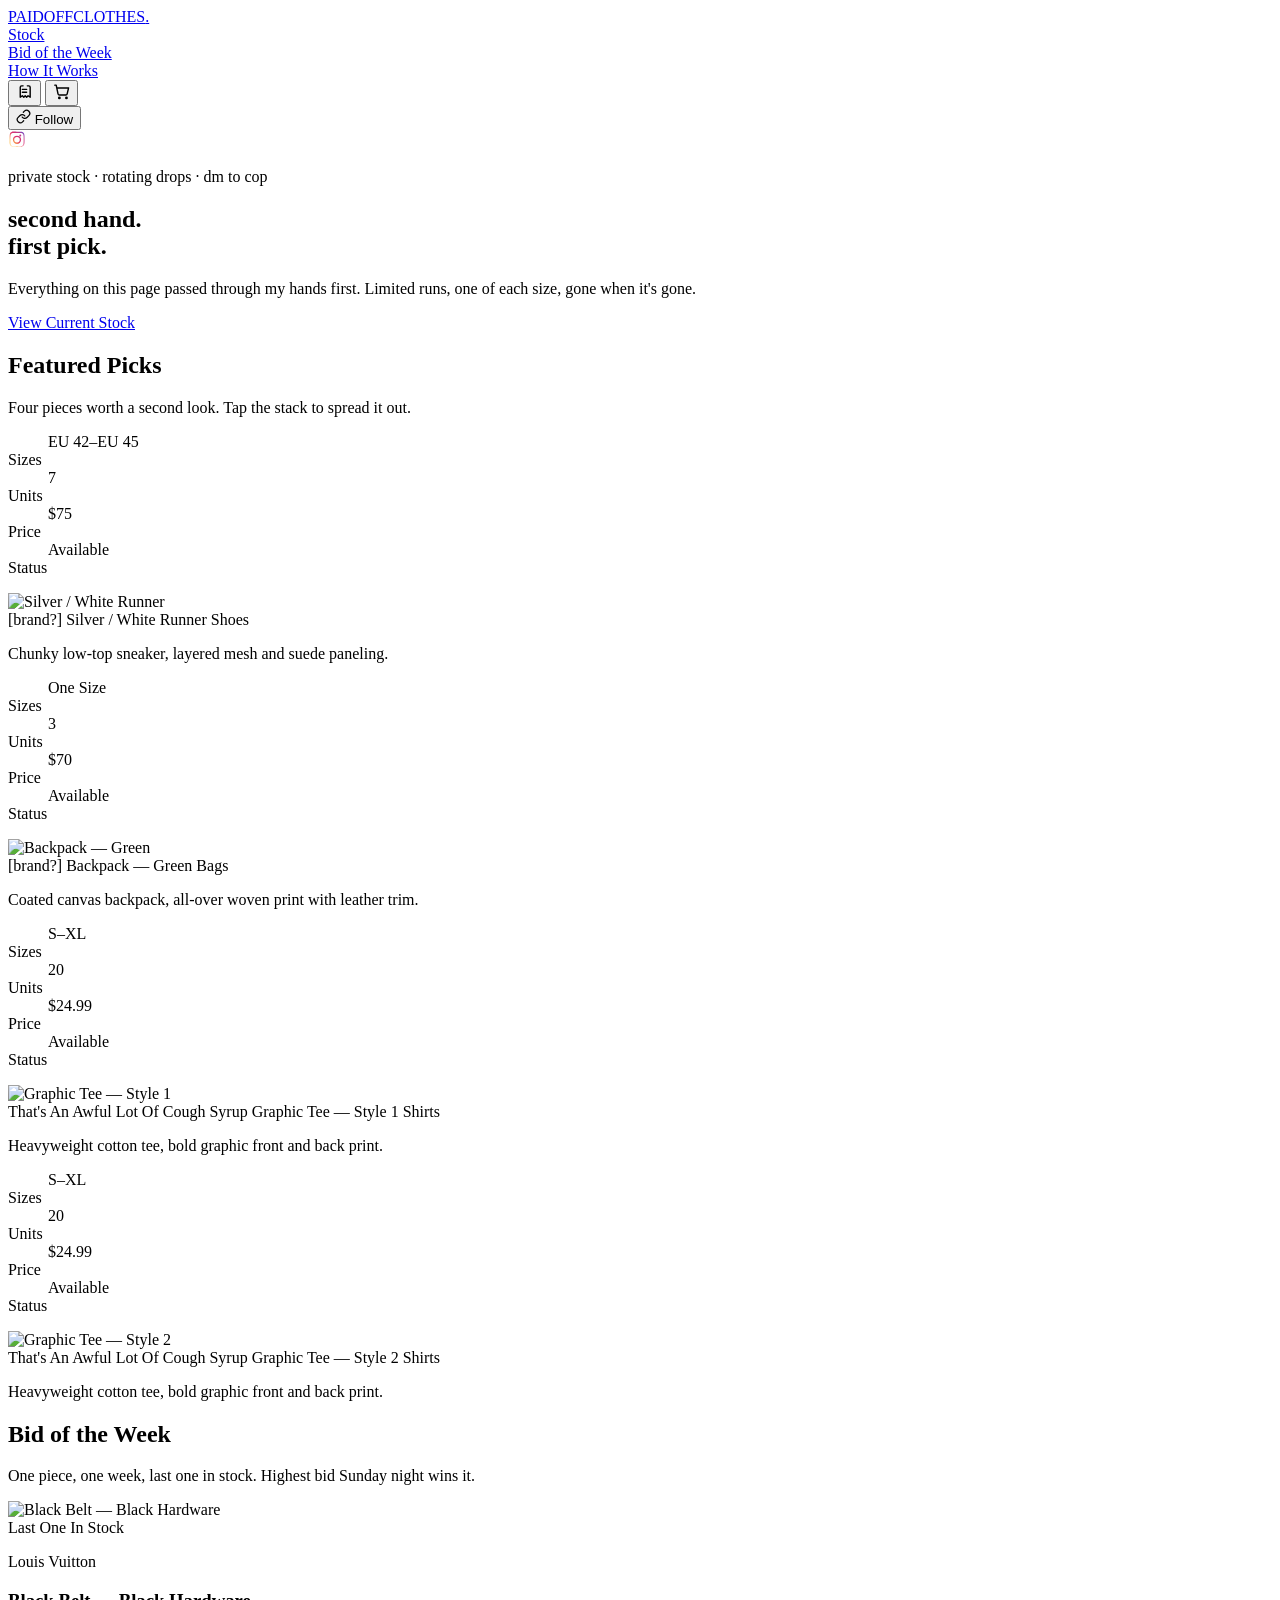
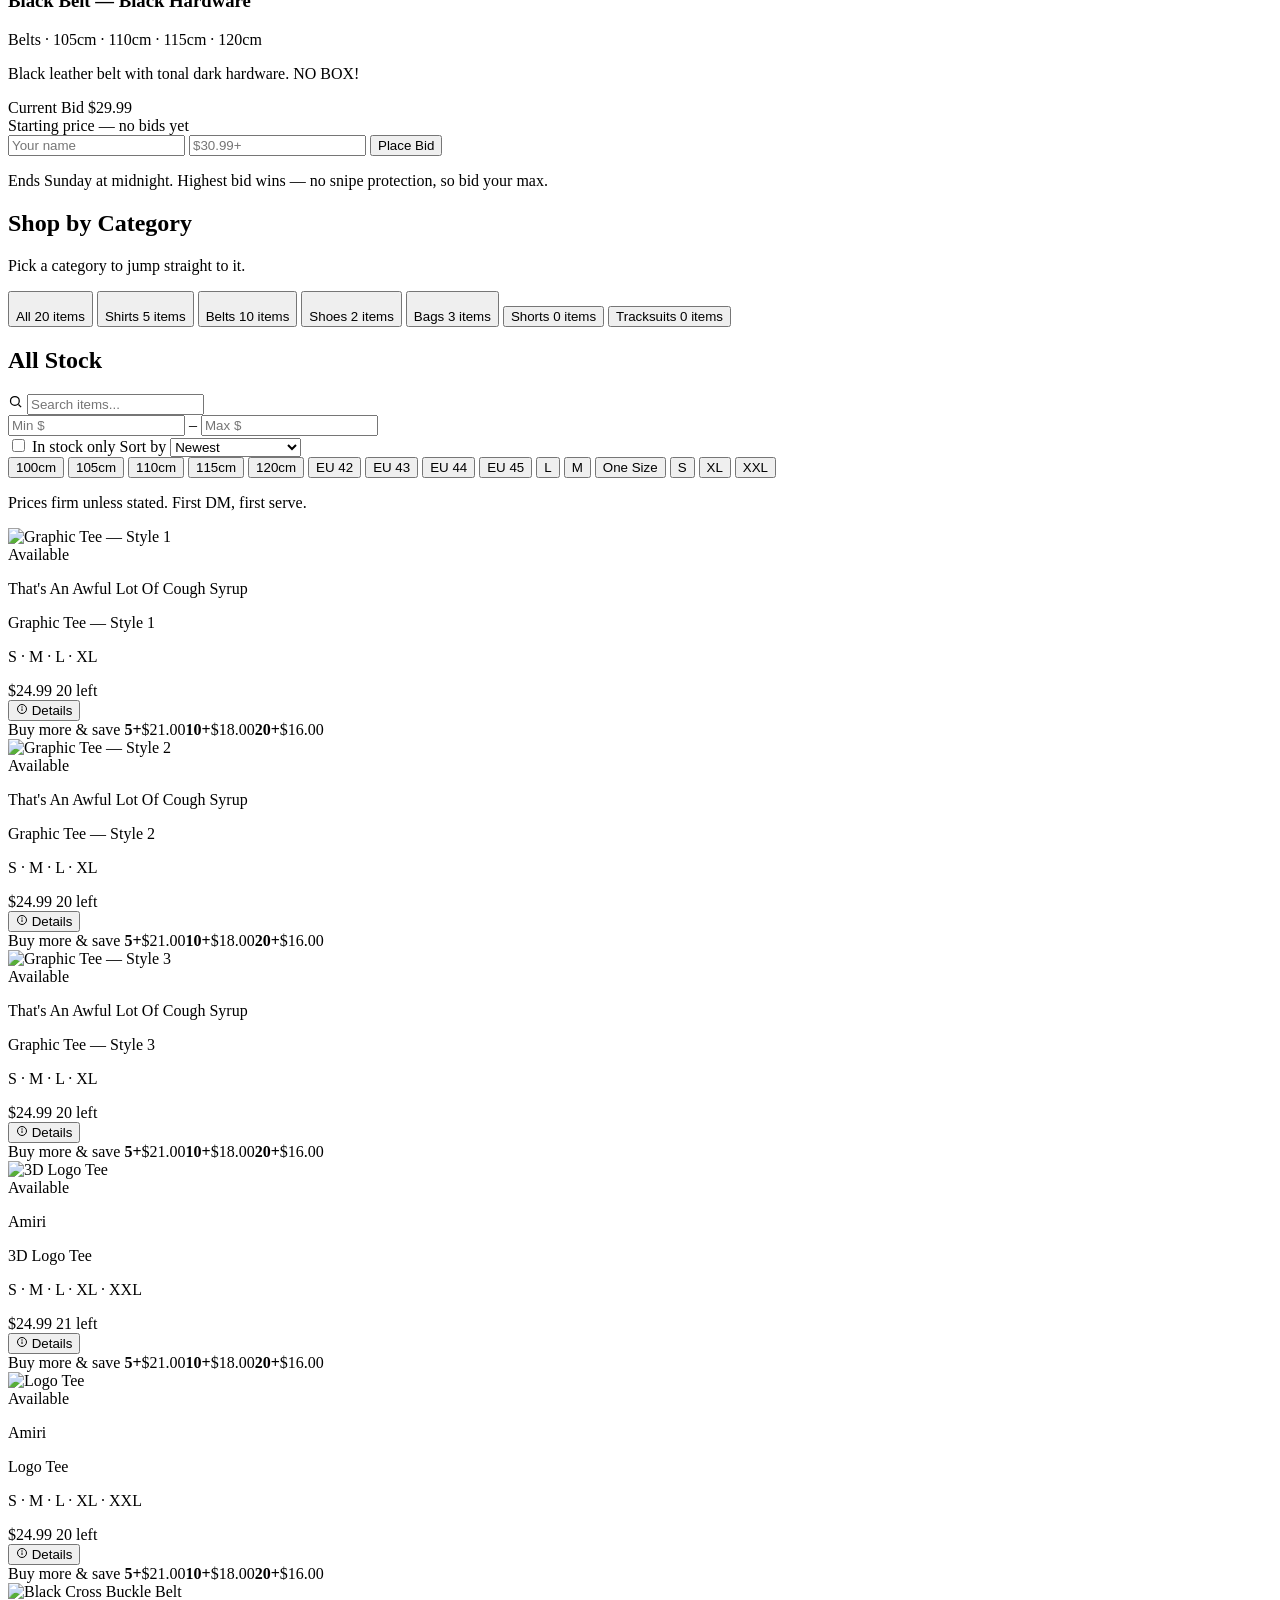
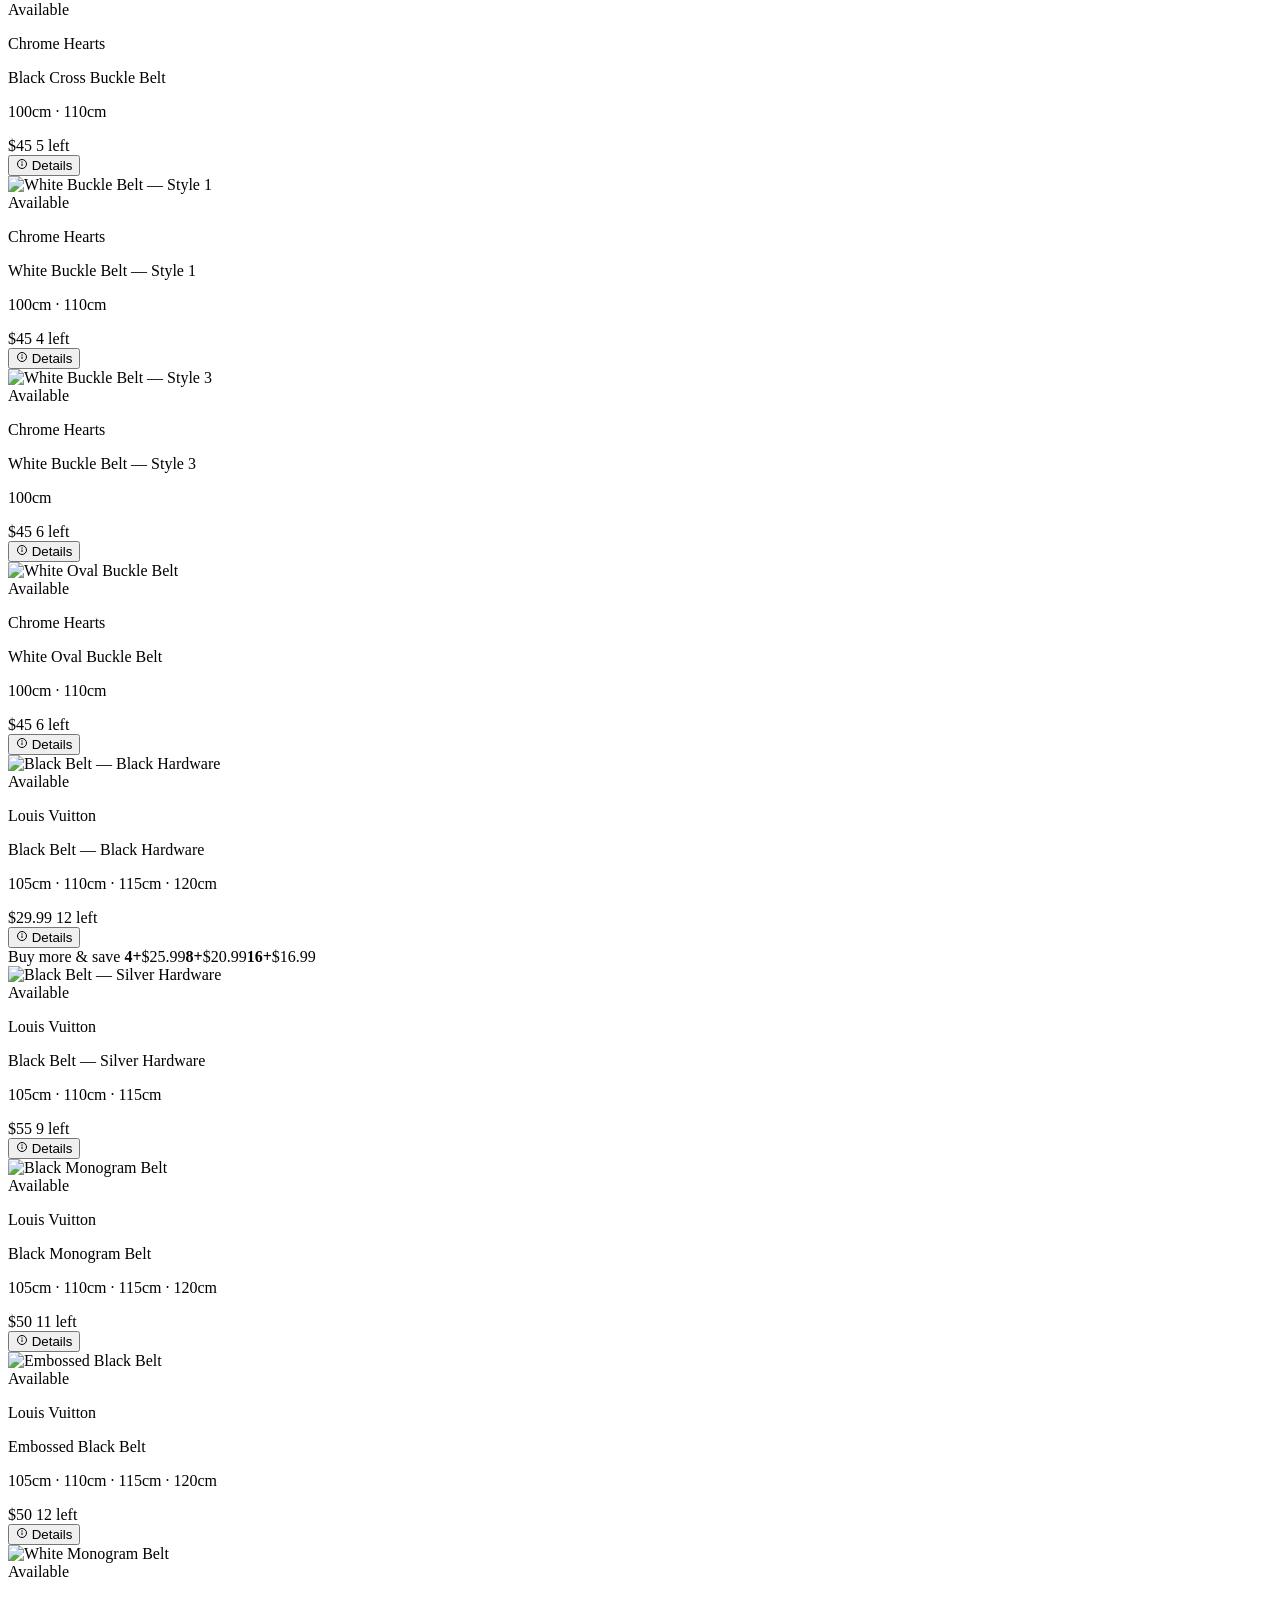
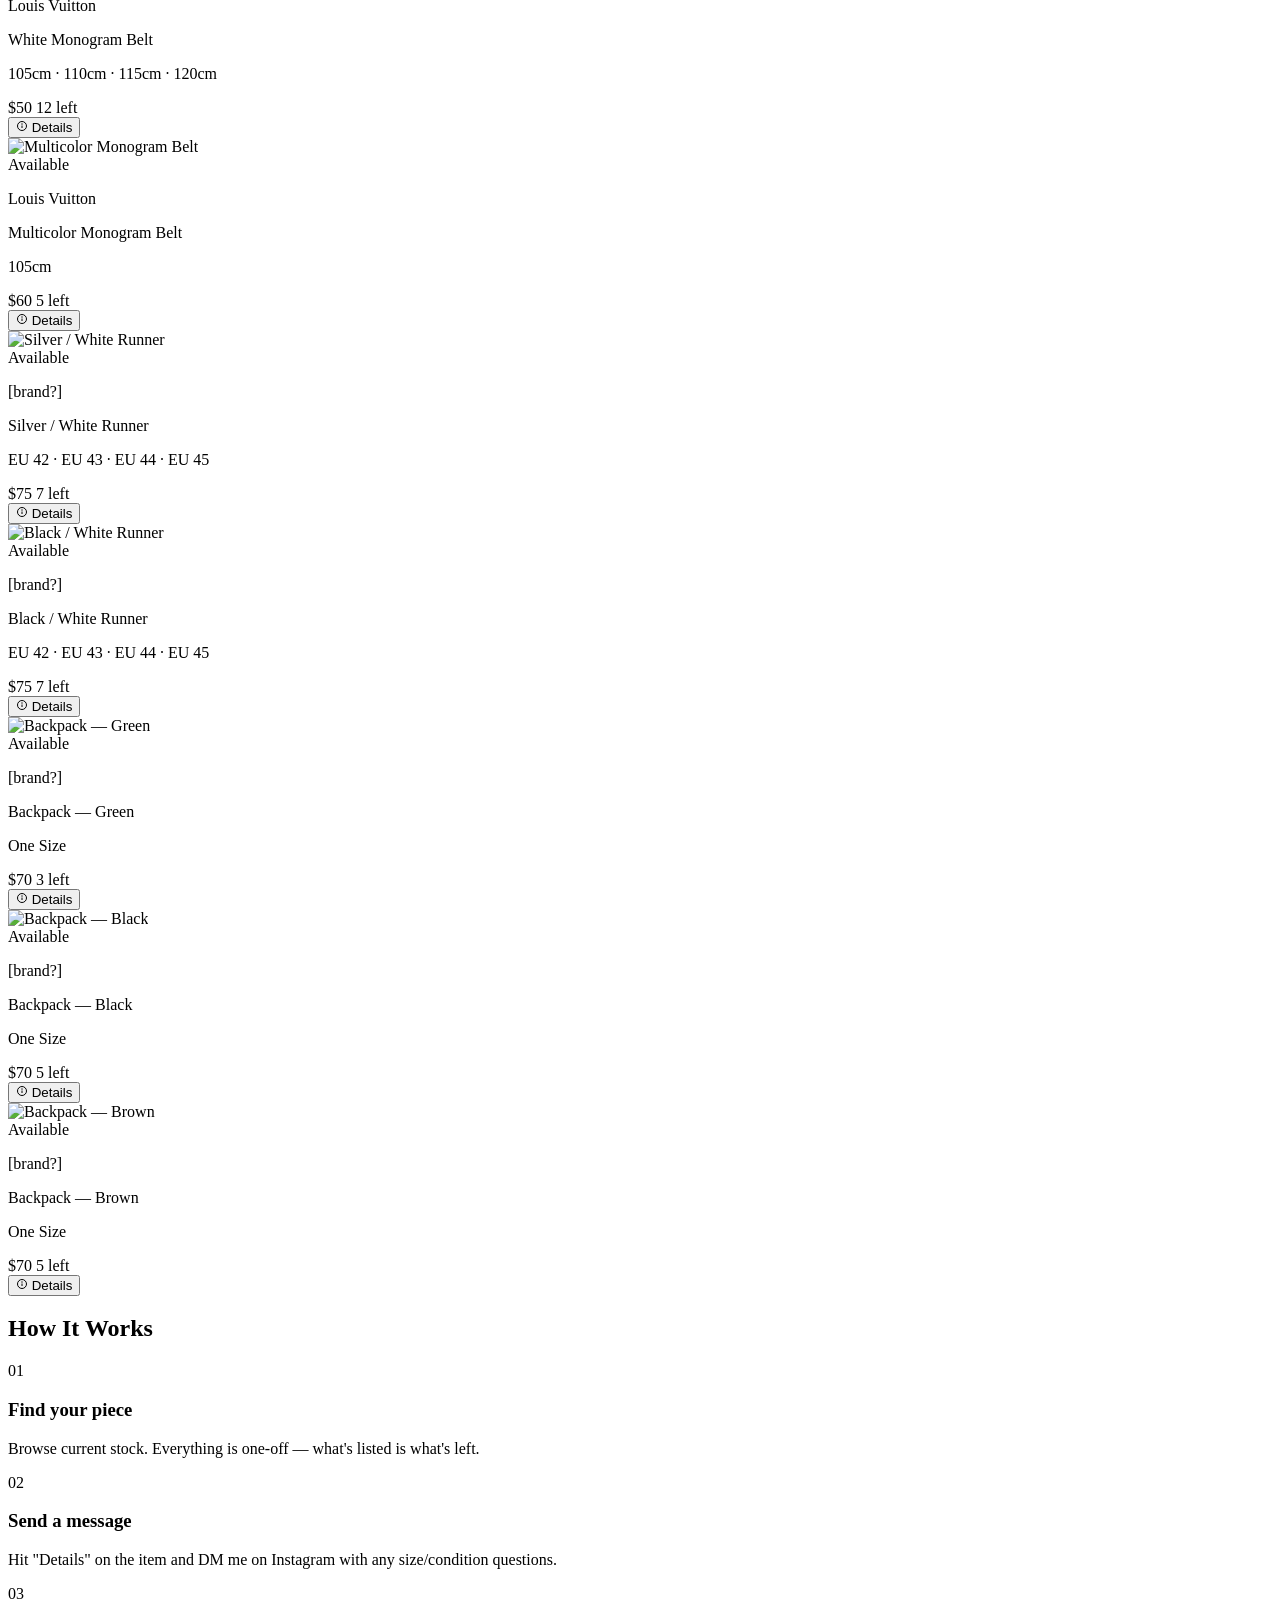
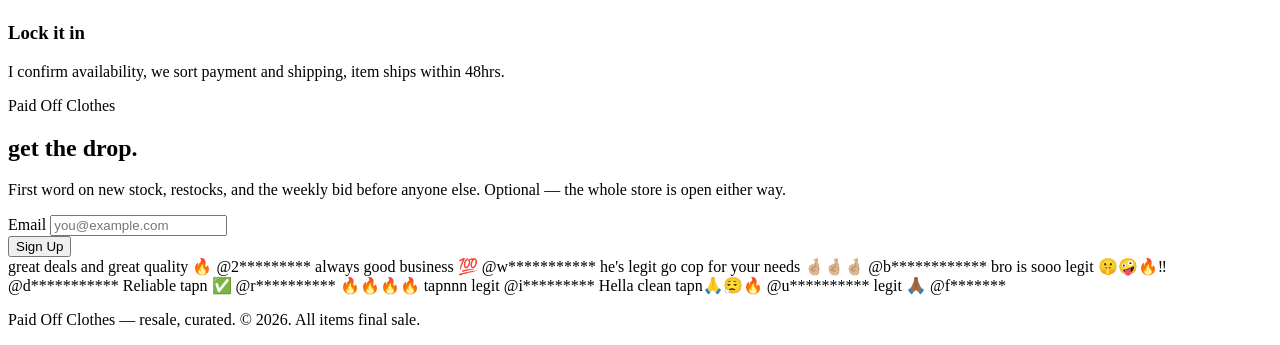
==== index.html @ c20ca45c "Add Stripe Checkout in test mode, off by default Hosted Checkout, wired onto the order pipeline that" ====
<!doctype html>
<html lang="en">
<head>
<meta charset="UTF-8" />
<meta name="viewport" content="width=device-width, initial-scale=1.0" />
<title>Paid Off Clothes</title>
<!-- Fonts are self-hosted in fonts/ — no third-party host on the critical path.
     They used to come from fonts.googleapis.com, which is render-blocking: on a phone whose
     Wi-Fi had no route to Google, Safari sat on WebKit's stylesheet timeout before painting.
     Measured with the font host blackholed, that was 75,023ms to DOMContentLoaded against 31ms
     without the request. Same two families, same weights, same font-display: swap — see the
     header of fonts/fonts.css for how the files were obtained and why only latin/latin-ext.
     fonts.css must load BEFORE styles.css so the faces are declared when the rules using them
     are parsed. -->
<link rel="icon" href="images/favicon.png" type="image/png" />
<link rel="stylesheet" href="fonts/fonts.css?v=1" />
<link rel="stylesheet" href="styles.css?v=61" />
</head>
<body>

<div class="noise" aria-hidden="true"></div>

<!-- site backdrop — the same drifting city as the intro, pinned behind the page -->
<div class="city-bg city-bg-page" aria-hidden="true">
  <span class="city-sky city-sky-far"></span>
  <span class="city-sky city-sky-near"></span>
  <span class="city-horizon"></span>
</div>

<!-- opening logo reveal — sits above everything and unmounts itself when done -->
<div class="intro" id="intro">
  <div class="intro-bg" aria-hidden="true">
    <span class="intro-sky intro-sky-far"></span>
    <span class="intro-sky intro-sky-near"></span>
    <span class="intro-horizon"></span>
  </div>
  <div class="intro-stage">
    <!-- Lossless WebP: byte-for-byte the same pixels as the PNG at 54% of the weight (131K -> 60K),
         and this is the one image needed immediately. The PNG stays as the fallback source. -->
    <picture>
      <source srcset="images/logo.webp?v=1" type="image/webp" />
      <img src="images/logo.png?v=2" alt="Paid Off Clothes" class="intro-logo" width="700" height="452" fetchpriority="high" />
    </picture>
  </div>
  <!-- sibling of the stage, not a child, so the sweep crosses the viewport instead of spinning -->
  <span class="intro-sheen" aria-hidden="true"></span>
  <button type="button" class="intro-skip" id="intro-skip">Skip</button>
</div>


<header class="site-header">
  <div class="wrap header-inner">
    <a href="#" class="logo" aria-label="Paid Off Clothes">PAIDOFFCLOTHES<span class="dot">.</span></a>
    <nav class="nav">
      <a href="#stock" class="nav-link tilt" data-tilt-max="6">Stock</a>
      <a href="#bid" class="nav-link tilt" data-tilt-max="6">Bid of the Week</a>
      <a href="#how" class="nav-link tilt" data-tilt-max="6">How It Works</a>
    </nav>
    <div class="header-actions">
      <button type="button" class="header-icon-btn tilt" data-tilt-max="6" id="orders-btn" aria-label="My Orders">
        <svg viewBox="0 0 24 24" width="17" height="17" fill="none" stroke="currentColor" stroke-width="2" stroke-linecap="round" stroke-linejoin="round"><path d="M16 4h2a2 2 0 0 1 2 2v14l-3-2-2 2-2-2-2 2-2-2-3 2V6a2 2 0 0 1 2-2h2"/><path d="M9 9h6M9 13h6"/></svg>
      </button>
      <button type="button" class="header-icon-btn tilt" data-tilt-max="6" id="cart-btn" aria-label="Cart">
        <svg viewBox="0 0 24 24" width="17" height="17" fill="none" stroke="currentColor" stroke-width="2" stroke-linecap="round" stroke-linejoin="round"><circle cx="9" cy="21" r="1"/><circle cx="19" cy="21" r="1"/><path d="M2.5 3h2l2.6 12.4a2 2 0 0 0 2 1.6h8.9a2 2 0 0 0 2-1.6L22 7H6"/></svg>
        <span class="cart-badge" id="cart-badge" hidden>0</span>
      </button>
    </div>
    <div class="social-toggle" id="social-toggle">
      <button type="button" class="social-toggle-btn tilt" data-tilt-max="6" id="social-toggle-btn" aria-label="Follow on Instagram">
        <svg viewBox="0 0 24 24" width="15" height="15" fill="none" stroke="currentColor" stroke-width="2" stroke-linecap="round" stroke-linejoin="round"><path d="M10 13a5 5 0 0 0 7.54.54l3-3a5 5 0 0 0-7.07-7.07l-1.72 1.71"/><path d="M14 11a5 5 0 0 0-7.54-.54l-3 3a5 5 0 0 0 7.07 7.07l1.71-1.71"/></svg>
        <span>Follow</span>
      </button>
      <div class="social-toggle-items">
        <a href="https://instagram.com/paidoffclothes" target="_blank" rel="noopener" class="social-toggle-item" aria-label="Instagram">
          <svg viewBox="0 0 24 24" width="18" height="18">
            <defs>
              <linearGradient id="ig-gradient-sm" x1="0%" y1="100%" x2="100%" y2="0%">
                <stop offset="0%" stop-color="#FFDC80"/>
                <stop offset="25%" stop-color="#FCAF45"/>
                <stop offset="50%" stop-color="#E1306C"/>
                <stop offset="75%" stop-color="#C13584"/>
                <stop offset="100%" stop-color="#5851DB"/>
              </linearGradient>
            </defs>
            <path fill="url(#ig-gradient-sm)" d="M12 2.2c3.2 0 3.6 0 4.9.1 1.2.1 1.9.2 2.3.4.6.2 1 .5 1.4.9.4.4.7.8.9 1.4.2.4.3 1.1.4 2.3.1 1.3.1 1.7.1 4.9s0 3.6-.1 4.9c-.1 1.2-.2 1.9-.4 2.3-.2.6-.5 1-.9 1.4-.4.4-.8.7-1.4.9-.4.2-1.1.3-2.3.4-1.3.1-1.7.1-4.9.1s-3.6 0-4.9-.1c-1.2-.1-1.9-.2-2.3-.4-.6-.2-1-.5-1.4-.9-.4-.4-.7-.8-.9-1.4-.2-.4-.3-1.1-.4-2.3C2.2 15.6 2.2 15.2 2.2 12s0-3.6.1-4.9c.1-1.2.2-1.9.4-2.3.2-.6.5-1 .9-1.4.4-.4.8-.7 1.4-.9.4-.2 1.1-.3 2.3-.4C8.4 2.2 8.8 2.2 12 2.2zm0 1.8c-3.1 0-3.5 0-4.7.1-1 .1-1.6.2-1.9.3-.5.2-.8.4-1.2.7-.3.3-.5.7-.7 1.2-.1.3-.3.9-.3 1.9-.1 1.2-.1 1.6-.1 4.7s0 3.5.1 4.7c.1 1 .2 1.6.3 1.9.2.5.4.8.7 1.2.3.3.7.5 1.2.7.3.1.9.3 1.9.3 1.2.1 1.6.1 4.7.1s3.5 0 4.7-.1c1-.1 1.6-.2 1.9-.3.5-.2.8-.4 1.2-.7.3-.3.5-.7.7-1.2.1-.3.3-.9.3-1.9.1-1.2.1-1.6.1-4.7s0-3.5-.1-4.7c-.1-1-.2-1.6-.3-1.9-.2-.5-.4-.8-.7-1.2-.3-.3-.7-.5-1.2-.7-.3-.1-.9-.3-1.9-.3-1.2-.1-1.6-.1-4.7-.1zm0 3.5a5.5 5.5 0 1 1 0 11 5.5 5.5 0 0 1 0-11zm0 1.8a3.7 3.7 0 1 0 0 7.4 3.7 3.7 0 0 0 0-7.4zm5.7-2a1.3 1.3 0 1 1-2.6 0 1.3 1.3 0 0 1 2.6 0z"/>
          </svg>
        </a>
      </div>
    </div>
  </div>
</header>

<section class="hero">
  <div class="wrap hero-inner">
    <p class="eyebrow">private stock · rotating drops · dm to cop</p>
    <h1>second hand.<br>first pick.</h1>
    <p class="hero-sub">Everything on this page passed through my hands first. Limited runs, one of each size, gone when it's gone.</p>
    <a href="#stock" class="btn btn-primary tilt" data-tilt-max="8">View Current Stock</a>
  </div>
</section>

<section id="featured" class="featured">
  <div class="wrap">
    <div class="section-head">
      <h2>Featured Picks</h2>
      <p class="section-note">Four pieces worth a second look. Tap the stack to spread it out.</p>
    </div>
    <div class="stack-wrap" id="stack-wrap" role="group" aria-expanded="false" aria-label="Featured picks — hover or focus a card to expand">
      <!-- stack cards injected by script.js -->
    </div>
  </div>
</section>

<section id="bid" class="bid-week">
  <div class="wrap">
    <div class="section-head">
      <h2>Bid of the Week</h2>
      <p class="section-note">One piece, one week, last one in stock. Highest bid Sunday night wins it.</p>
    </div>
    <div class="bid-card" id="bid-card">
      <!-- bid item injected by script.js -->
    </div>
  </div>
</section>

<section id="stock" class="stock">
  <div class="wrap">

    <div class="section-head">
      <h2>Shop by Category</h2>
      <p class="section-note">Pick a category to jump straight to it.</p>
    </div>
    <div class="category-tiles" id="category-tiles">
      <!-- category tiles injected by script.js -->
    </div>

    <div class="section-head catalog-head" id="catalog-head">
      <h2 id="catalog-title">All Stock</h2>
    </div>

    <div class="catalog-controls">
      <div class="search-field">
        <svg viewBox="0 0 24 24" width="15" height="15" fill="none" stroke="currentColor" stroke-width="2"><circle cx="11" cy="11" r="7"/><path d="m21 21-4.3-4.3"/></svg>
        <input type="text" id="search-input" placeholder="Search items..." autocomplete="off" />
      </div>
      <div class="price-range">
        <input type="number" id="price-min" placeholder="Min $" inputmode="numeric" min="0" />
        <span class="price-range-dash">–</span>
        <input type="number" id="price-max" placeholder="Max $" inputmode="numeric" min="0" />
      </div>
      <label class="checkbox-field">
        <input type="checkbox" id="instock-checkbox" />
        <span>In stock only</span>
      </label>
      <label class="select-field">
        <span>Sort by</span>
        <select id="sort-select">
          <option value="newest">Newest</option>
          <option value="price-asc">Price: Low to High</option>
          <option value="price-desc">Price: High to Low</option>
        </select>
      </label>
    </div>

    <div class="size-filter" id="size-filter">
      <!-- size chips injected by script.js -->
    </div>

    <p class="section-note">Prices firm unless stated. First DM, first serve.</p>

    <div class="grid" id="product-grid">
      <!-- product cards injected by script.js -->
    </div>
    <p class="empty-state" id="empty-state" hidden>Nothing matches that search — try another category, size, or price range.</p>
  </div>
</section>

<section id="how" class="how">
  <div class="wrap">
    <div class="section-head">
      <h2>How It Works</h2>
    </div>
    <div class="steps">
      <div class="step tilt" data-tilt-max="5">
        <span class="step-num">01</span>
        <h3>Find your piece</h3>
        <p>Browse current stock. Everything is one-off — what's listed is what's left.</p>
      </div>
      <div class="step tilt" data-tilt-max="5">
        <span class="step-num">02</span>
        <h3>Send a message</h3>
        <p>Hit "Details" on the item and DM me on Instagram with any size/condition questions.</p>
      </div>
      <div class="step tilt" data-tilt-max="5">
        <span class="step-num">03</span>
        <h3>Lock it in</h3>
        <p>I confirm availability, we sort payment and shipping, item ships within 48hrs.</p>
      </div>
    </div>
  </div>
</section>

<!-- optional newsletter signup — the old email gate's form, now an ordinary section that nothing
     depends on. Posts to the same /api/subscribe; skipping it costs the visitor nothing. -->
<section id="signup" class="signup">
  <div class="wrap">
    <div class="signup-card">
      <p class="eyebrow">Paid Off Clothes</p>
      <h2>get the drop.</h2>
      <p class="signup-note">First word on new stock, restocks, and the weekly bid before anyone else. Optional — the whole store is open either way.</p>
      <form id="signup-form">
        <div class="form-field">
          <label for="signup-email">Email</label>
          <input type="email" id="signup-email" placeholder="you@example.com" required autocomplete="email" />
        </div>
        <button type="submit" class="btn btn-primary tilt" data-tilt-max="6" id="signup-submit-btn">Sign Up</button>
      </form>
      <p class="signup-msg" id="signup-error" hidden></p>
      <p class="signup-msg signup-ok" id="signup-success" hidden>You're on the list.</p>
    </div>
  </div>
</section>

<!-- single fixed footer: cycles one buyer vouch at a time, brand line beneath -->
<footer class="site-footer" id="vouch-footer">
  <div class="vouch-rotator" id="vouch-rotator">
    <!-- one item per vouch, injected by script.js; only .is-active is visible -->
  </div>
  <p class="site-footer-line">Paid Off Clothes — resale, curated. &copy; 2026. All items final sale.</p>
</footer>

<!-- item detail modal -->
<div class="modal-overlay" id="modal-overlay" hidden>
  <div class="modal" id="modal" role="dialog" aria-modal="true">
    <button type="button" class="modal-close" id="modal-close" aria-label="Close">&times;</button>
    <div class="modal-media" id="modal-media"><span id="modal-media-label"></span></div>
    <div class="modal-body">
      <span class="tag" id="modal-tag"></span>
      <p class="card-brand" id="modal-brand"></p>
      <h3 id="modal-title"></h3>
      <p class="card-meta" id="modal-meta"></p>
      <div class="modal-sizes" id="modal-sizes"></div>
      <div class="qty-row" id="modal-qty-row" hidden>
        <span class="qty-label">Qty</span>
        <div class="qty-stepper">
          <button type="button" id="qty-minus" aria-label="Decrease quantity">&minus;</button>
          <span id="qty-value">1</span>
          <button type="button" id="qty-plus" aria-label="Increase quantity">+</button>
        </div>
        <span class="qty-max" id="qty-max"></span>
      </div>
      <p class="modal-desc" id="modal-desc"></p>
      <!-- quantity pricing — filled by script.js, empty for anything with no bulk discount -->
      <div id="modal-bulk"></div>
      <div class="modal-foot">
        <div class="price-block">
          <span class="price" id="modal-price"></span>
          <span class="stock-note" id="modal-stock-note"></span>
        </div>
        <div class="modal-actions">
          <a href="https://instagram.com/paidoffclothes" target="_blank" rel="noopener" class="btn btn-outline tilt" data-tilt-max="8">Ask on IG</a>
          <button type="button" class="btn btn-outline tilt" data-tilt-max="8" id="add-to-cart-btn">Add to Cart</button>
          <button type="button" class="btn btn-primary tilt" data-tilt-max="8" id="buy-now-btn">Buy Now</button>
        </div>
      </div>
    </div>
  </div>
</div>

<!-- checkout modal (front-end mock — no payment processor wired up yet) -->
<div class="modal-overlay" id="checkout-overlay" hidden>
  <div class="modal checkout-modal" id="checkout-modal" role="dialog" aria-modal="true">
    <button type="button" class="modal-close" id="checkout-close" aria-label="Close">&times;</button>

    <div class="checkout-body" id="checkout-form-view">
      <p class="eyebrow" id="checkout-eyebrow">Reserve Your Order</p>
      <h3>Lock In Your Pieces</h3>

      <div class="checkout-items" id="checkout-items">
        <!-- line items injected by script.js -->
      </div>
      <!-- bulk savings — no nudge here, quantities are locked on the payment step -->
      <div id="checkout-bulk-feedback"></div>

      <div class="checkout-subtotal-row">
        <span>Subtotal</span>
        <span id="checkout-subtotal"></span>
      </div>
      <div class="checkout-subtotal-row">
        <span>Shipping <em id="checkout-ship-note"></em></span>
        <span id="checkout-shipping"></span>
      </div>
      <div class="checkout-total-row">
        <span>Total</span>
        <span class="price" id="checkout-total-price"></span>
      </div>

      <!-- Claims here have to be things the page actually does. "Encrypted checkout" was not one:
           no payment is taken and no card data is in flight, so there is nothing being encrypted
           beyond ordinary HTTPS — and over the dev server's plain http:// not even that. -->
      <ul class="checkout-trust" id="checkout-trust">
        <li id="checkout-trust-card">No card details collected</li>
        <li>Ships within 48hrs</li>
        <li>DM-verified seller</li>
      </ul>

      <!-- No card fields and no Apple Pay button until Stripe is actually connected. Collecting
           card details into inputs that discard them is the one genuinely unsafe thing this site
           could do: a real buyer types a real card number and it lands in their browser history
           and autofill for nothing. Reserving the order is honest and works today. -->
      <div class="checkout-notice" id="checkout-notice">
        <strong>Card payment isn&rsquo;t live yet.</strong>
        Place the order below and it&rsquo;s held in your name for 30 minutes &mdash; then DM
        <a href="https://instagram.com/paidoffclothes" target="_blank" rel="noopener">@paidoffclothes</a>
        to settle up. Nothing is charged here and no card details are collected.
      </div>

      <form id="checkout-form">
        <div class="form-row">
          <div class="form-field">
            <label for="co-email">Email</label>
            <input type="email" id="co-email" placeholder="you@example.com" required autocomplete="email" />
          </div>
          <div class="form-field">
            <label for="co-name">Your Name</label>
            <input type="text" id="co-name" placeholder="Jordan Smith" required autocomplete="name" />
          </div>
        </div>

        <div class="form-field">
          <label for="co-ship-name">Ship To</label>
          <input type="text" id="co-ship-name" placeholder="Jordan Smith" required autocomplete="shipping name" />
        </div>

        <div class="form-field">
          <label for="co-address1">Street Address</label>
          <input type="text" id="co-address1" placeholder="123 Main St" required autocomplete="shipping address-line1" />
        </div>

        <div class="form-field">
          <label for="co-address2">Apt / Suite <span class="optional">optional</span></label>
          <input type="text" id="co-address2" placeholder="Apt 4B" autocomplete="shipping address-line2" />
        </div>

        <div class="form-row form-row-3">
          <div class="form-field">
            <label for="co-city">City</label>
            <input type="text" id="co-city" placeholder="Houston" required autocomplete="shipping address-level2" />
          </div>
          <div class="form-field">
            <label for="co-state">State</label>
            <input type="text" id="co-state" placeholder="TX" maxlength="2" required autocomplete="shipping address-level1" />
          </div>
          <div class="form-field">
            <label for="co-zip">ZIP</label>
            <input type="text" id="co-zip" placeholder="77001" inputmode="numeric" maxlength="10" required autocomplete="shipping postal-code" />
          </div>
        </div>

        <button type="submit" class="btn btn-primary checkout-pay-btn tilt" data-tilt-max="6" id="checkout-pay-btn">
          <span id="checkout-pay-label">Reserve <span id="checkout-pay-amount"></span></span>
        </button>
        <p class="checkout-disclaimer" id="checkout-disclaimer">No payment is taken here and no card details are collected. Your items are held for 30 minutes.</p>
      </form>
    </div>

    <div class="checkout-body checkout-success" id="checkout-success-view" hidden>
      <div class="alert" id="payment-alert">
        <svg class="alert-icon" viewBox="0 0 24 24" fill="none" stroke="currentColor" stroke-width="2" stroke-linecap="round" stroke-linejoin="round"><path d="M22 11.08V12a10 10 0 1 1-5.93-9.14"/><path d="M22 4 12 14.01l-3-3"/></svg>
        <p class="alert-title" id="payment-alert-title">Payment successful</p>
        <p class="alert-description" id="payment-alert-desc"></p>
      </div>
      <button type="button" class="btn btn-primary tilt" data-tilt-max="8" id="checkout-done-btn">Done</button>
    </div>
  </div>
</div>

<!-- image lightbox -->
<div class="lightbox-overlay" id="lightbox-overlay" hidden>
  <button type="button" class="lightbox-close" id="lightbox-close" aria-label="Close">&times;</button>
  <img id="lightbox-img" alt="" />
</div>

<!-- cart -->
<div class="modal-overlay" id="cart-overlay" hidden>
  <div class="modal checkout-modal" id="cart-modal" role="dialog" aria-modal="true">
    <button type="button" class="modal-close" id="cart-close" aria-label="Close">&times;</button>
    <div class="checkout-body">
      <p class="eyebrow">Your Cart</p>
      <h3 id="cart-title">Cart</h3>

      <div class="checkout-items" id="cart-items">
        <!-- cart line items injected by script.js -->
      </div>
      <p class="cart-empty-note" id="cart-empty-note" hidden>Nothing in your cart yet. Add a piece from any listing.</p>

      <!-- bulk savings + next-tier nudge — filled by script.js, empty when no tier applies -->
      <div id="cart-bulk-feedback"></div>

      <div class="checkout-subtotal-row" id="cart-subtotal-row">
        <span>Subtotal</span>
        <span id="cart-subtotal"></span>
      </div>
      <div class="checkout-subtotal-row" id="cart-shipping-row">
        <span>Shipping <em id="cart-ship-note"></em></span>
        <span id="cart-shipping"></span>
      </div>
      <div class="checkout-total-row" id="cart-total-row">
        <span>Total</span>
        <span class="price" id="cart-total-price"></span>
      </div>

      <button type="button" class="btn btn-primary checkout-pay-btn tilt" data-tilt-max="6" id="cart-checkout-btn">Checkout</button>
    </div>
  </div>
</div>

<!-- my orders -->
<div class="modal-overlay" id="orders-overlay" hidden>
  <div class="modal checkout-modal" id="orders-modal" role="dialog" aria-modal="true">
    <button type="button" class="modal-close" id="orders-close" aria-label="Close">&times;</button>
    <div class="checkout-body">
      <p class="eyebrow">My Orders</p>
      <h3>Look Up Your Order</h3>
      <p class="section-note">No account needed — enter the email and order reference from your checkout confirmation.</p>

      <form id="orders-lookup-form">
        <div class="form-field">
          <label for="orders-email">Email</label>
          <input type="email" id="orders-email" placeholder="you@example.com" required autocomplete="email" />
        </div>
        <div class="form-field">
          <label for="orders-ref">Order reference</label>
          <input type="text" id="orders-ref" placeholder="PO-XXXXXXXX" required autocomplete="off" />
        </div>
        <button type="submit" class="btn btn-primary checkout-pay-btn tilt" data-tilt-max="6">Find My Order</button>
      </form>

      <div class="checkout-items" id="orders-list"></div>
      <p class="cart-empty-note" id="orders-empty-note" hidden>No matching order found. Check your email and order reference.</p>
    </div>
  </div>
</div>



<script src="script.js?v=61"></script>
</body>
</html>
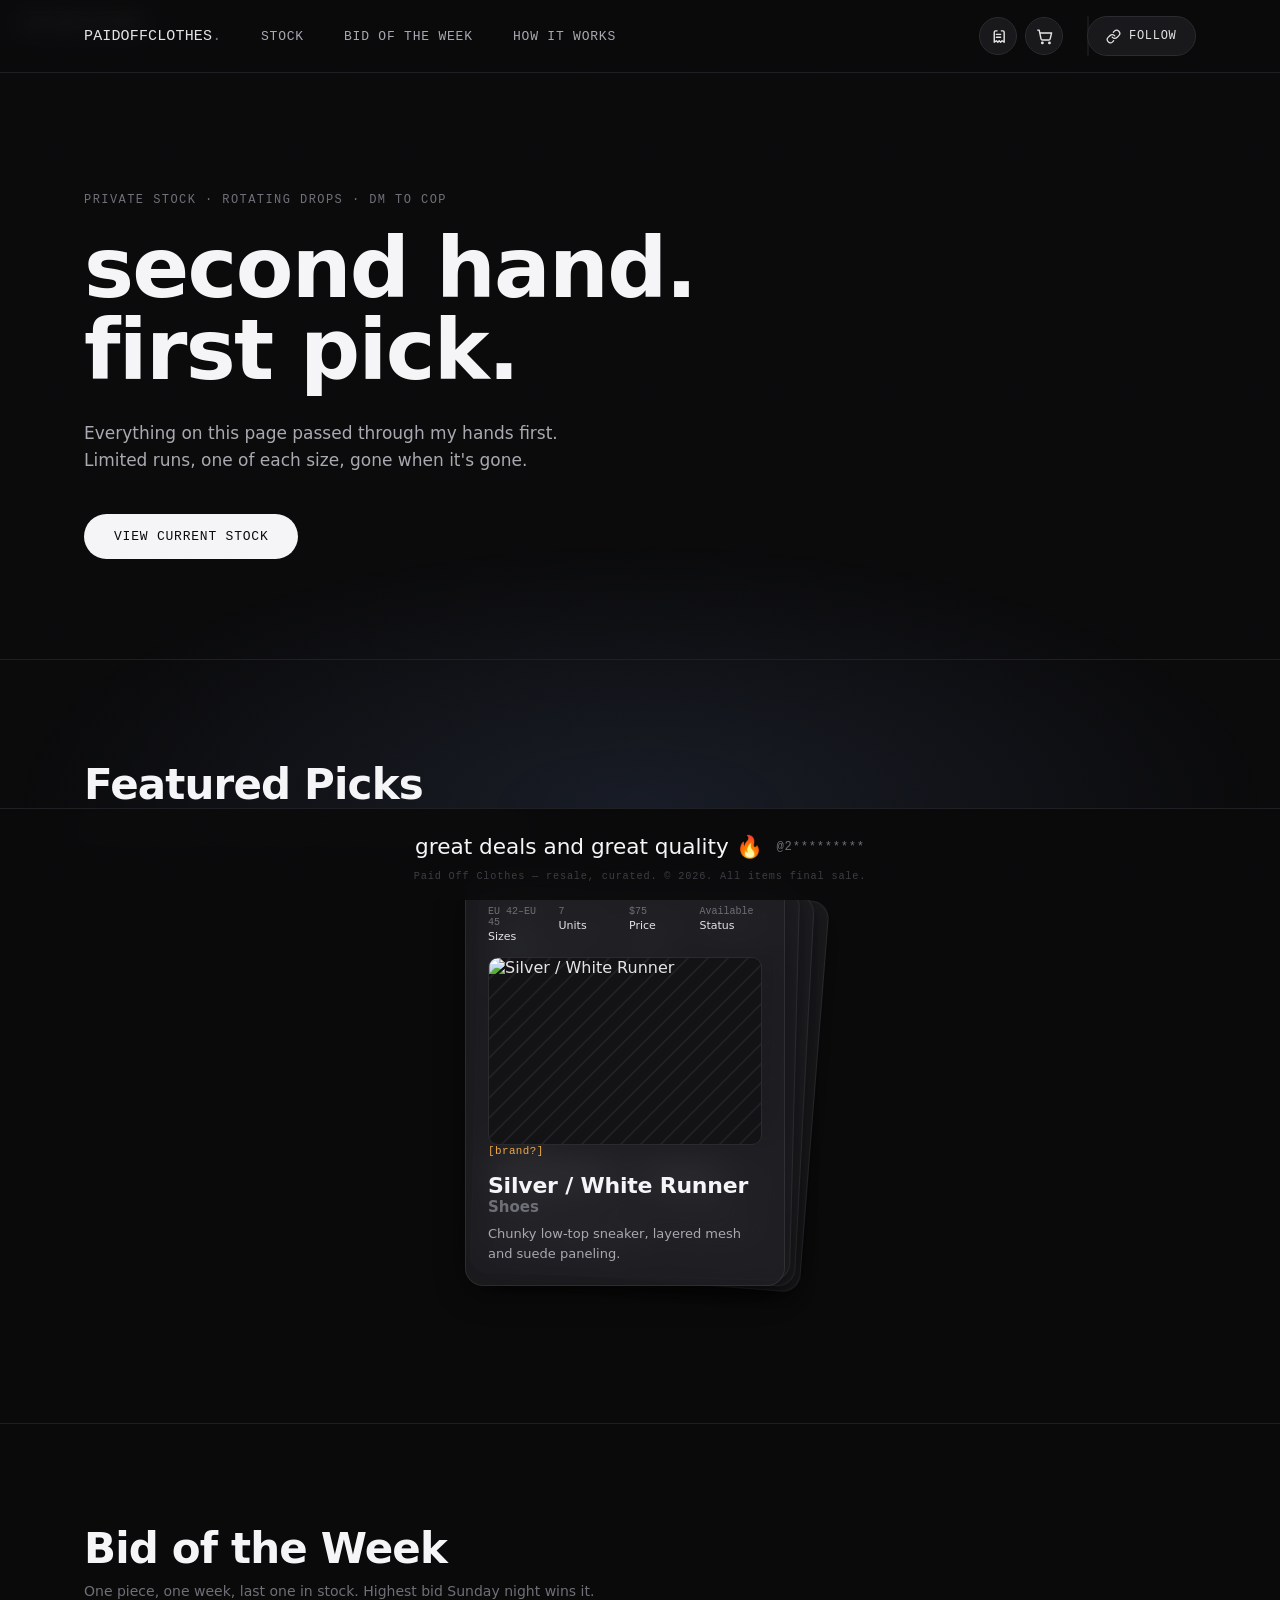
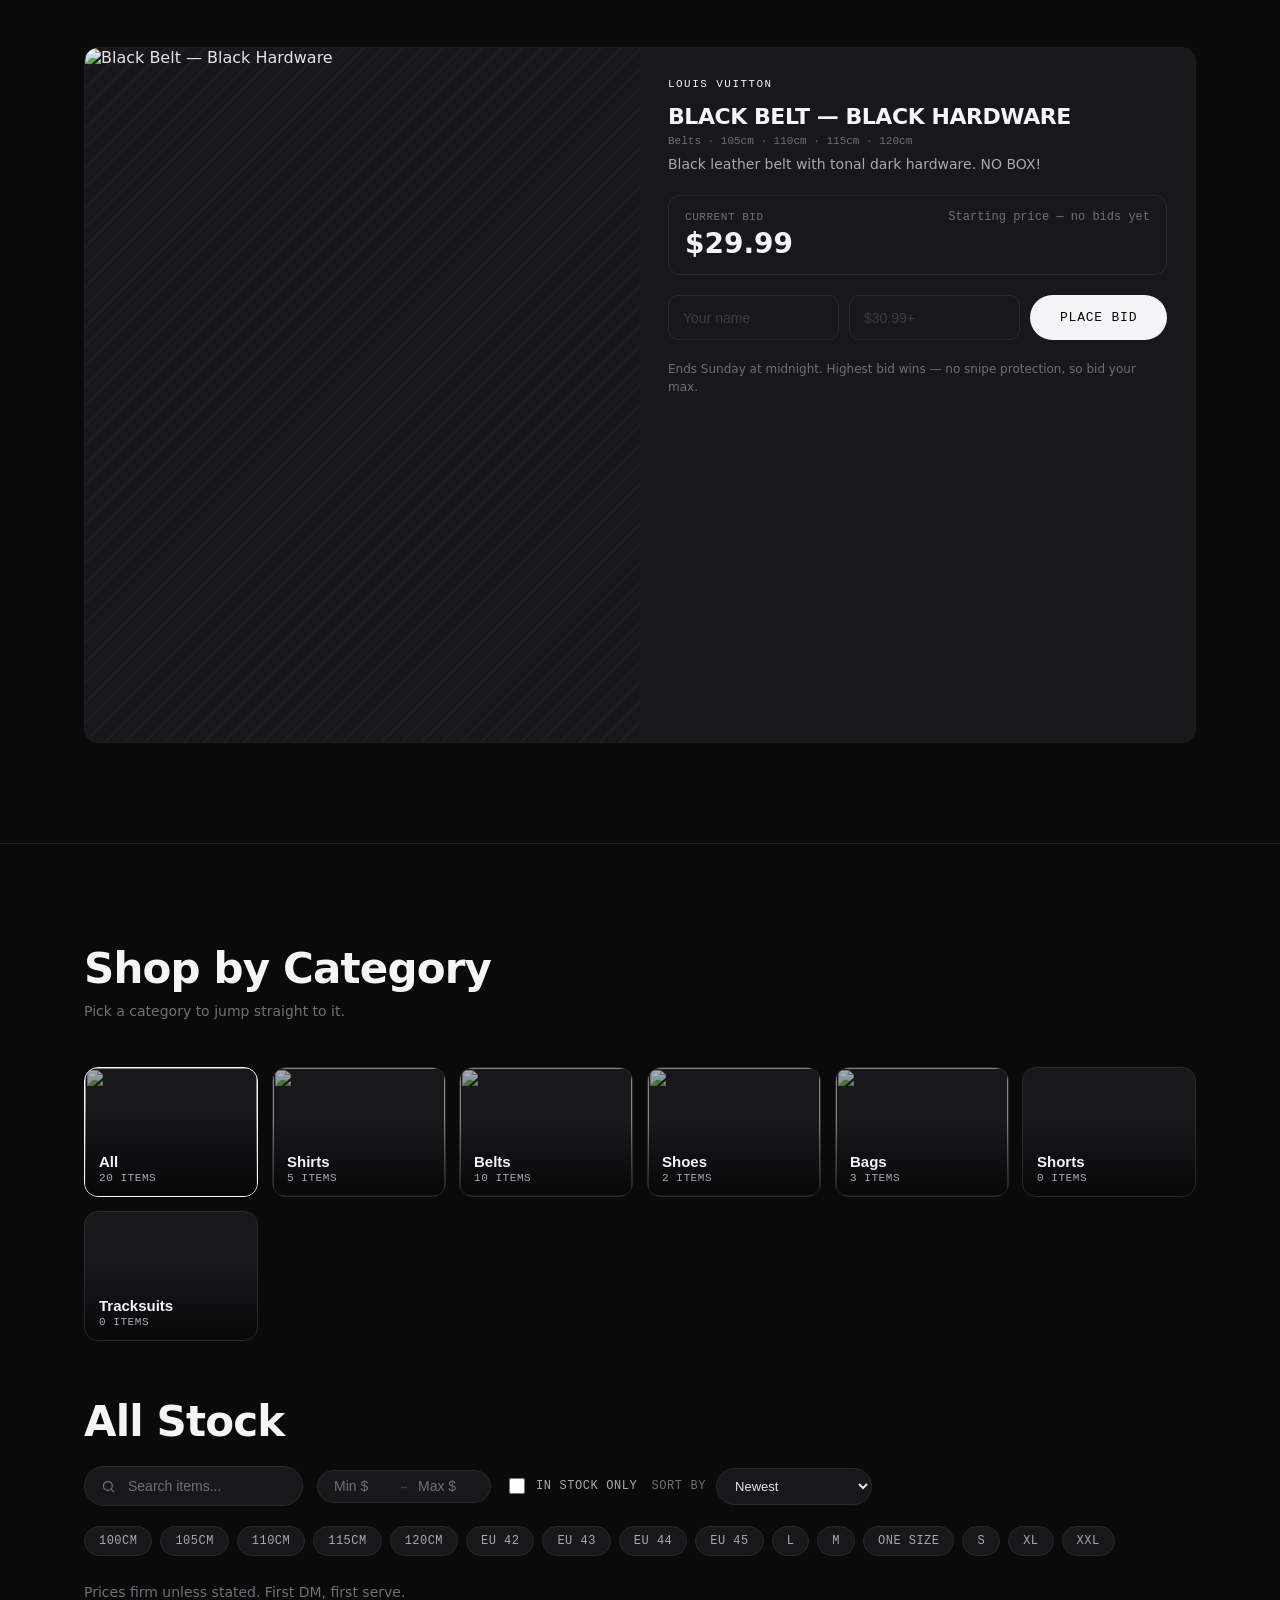
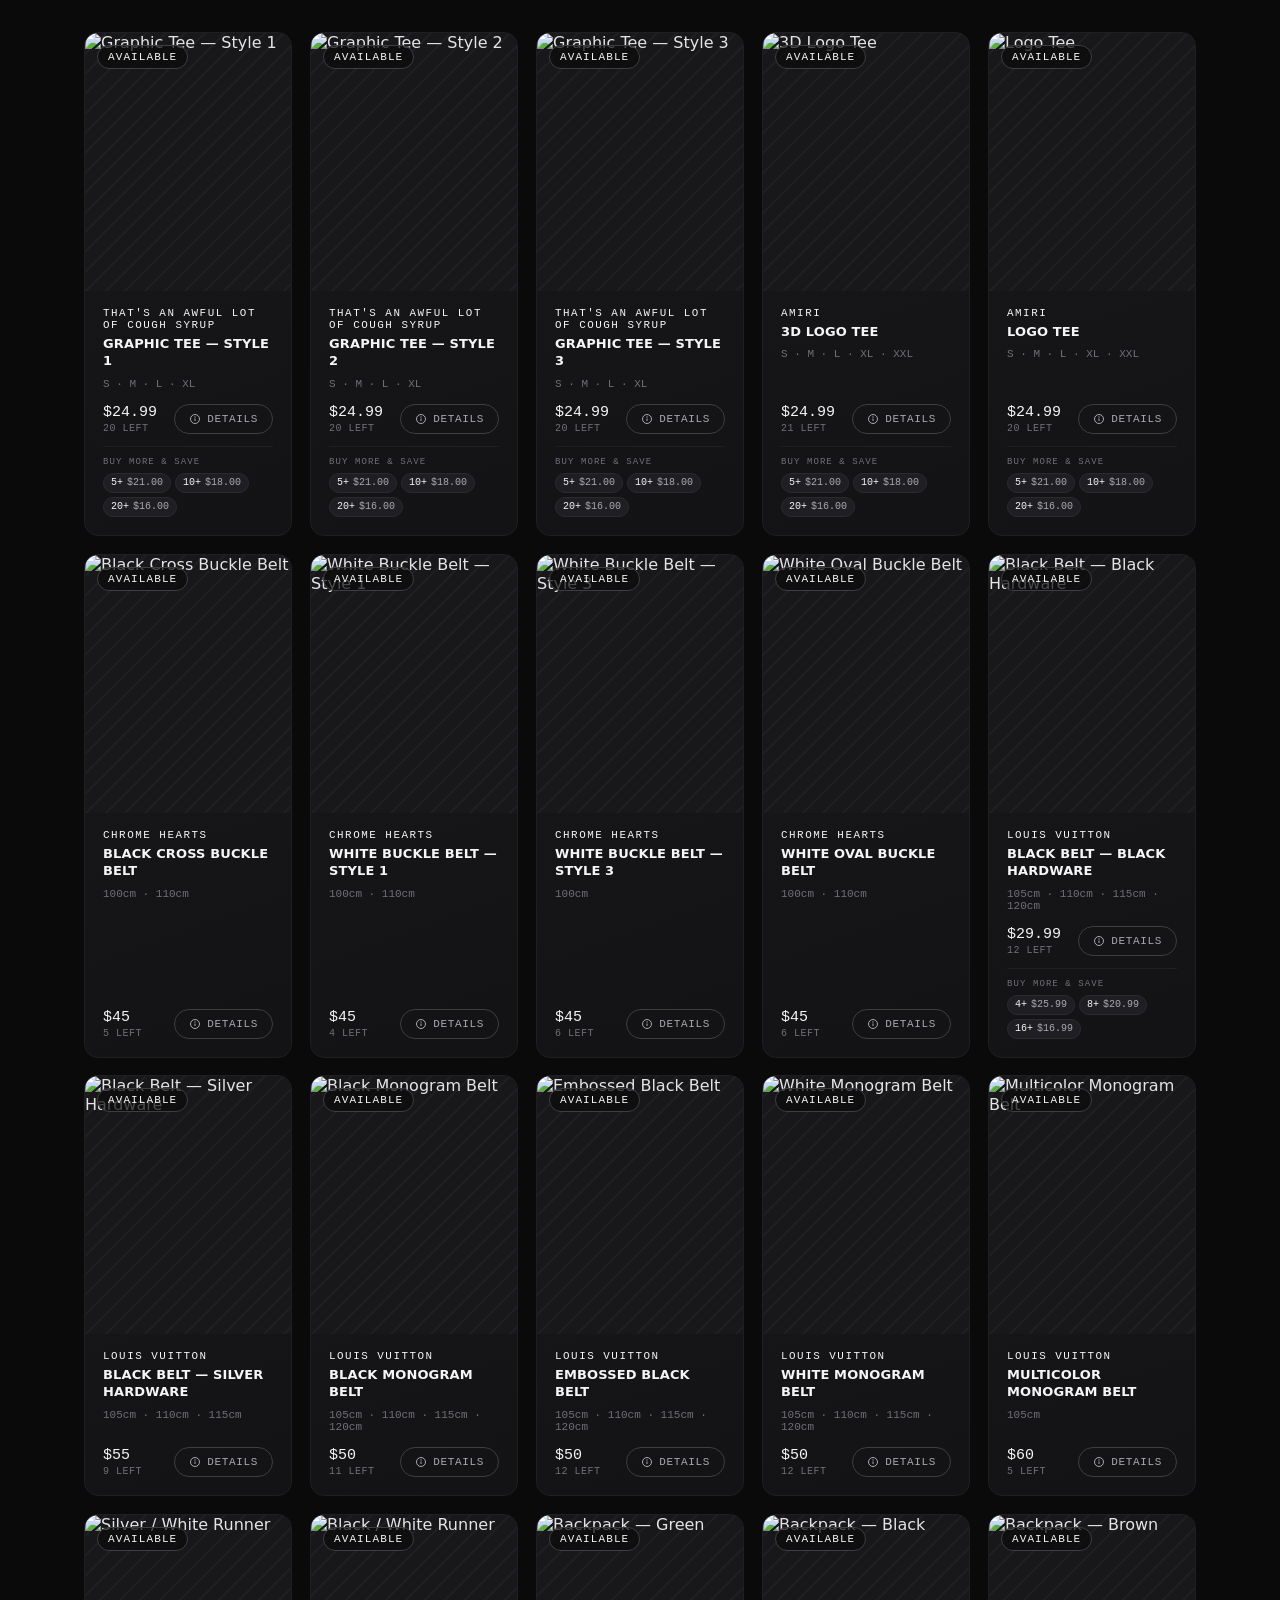
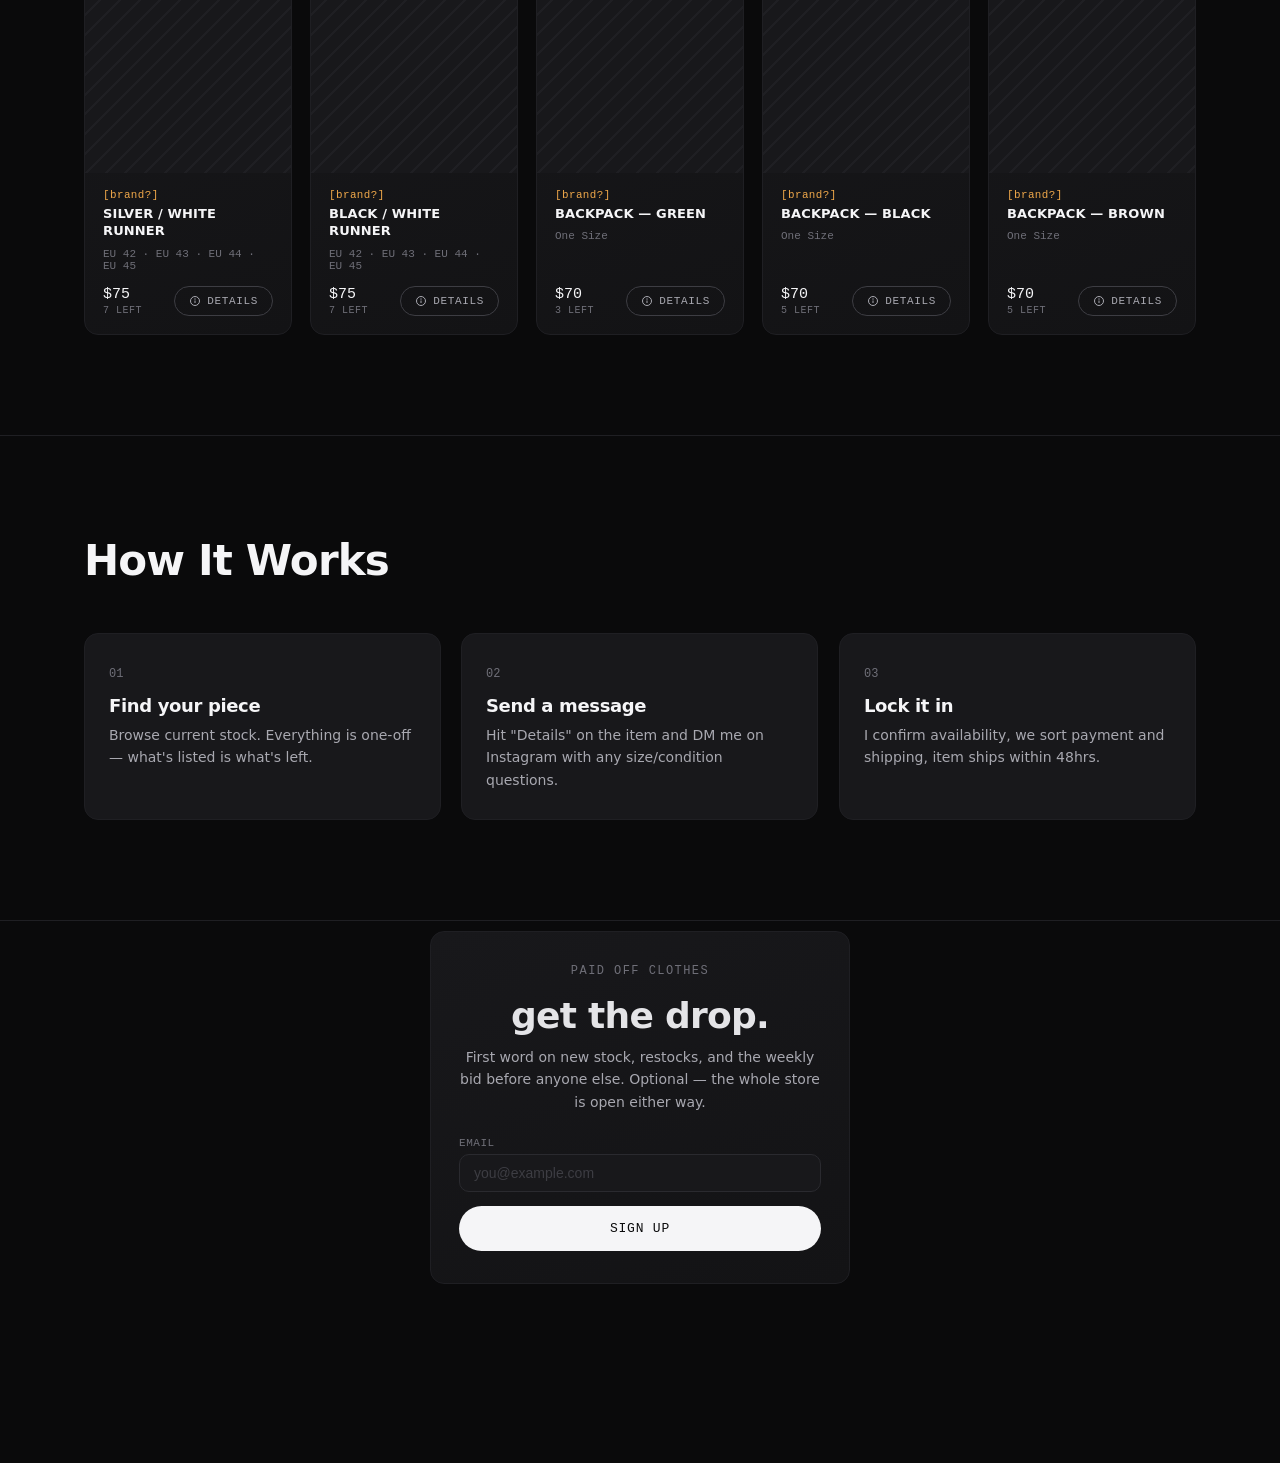
==== commit 3475633a: "Price per verified cell, quote the rest by hand, and never show a placeholder The table no longer ha" ====
--- a/index.html
+++ b/index.html
@@ -14,7 +14,7 @@
      are parsed. -->
 <link rel="icon" href="images/favicon.png" type="image/png" />
 <link rel="stylesheet" href="fonts/fonts.css?v=1" />
-<link rel="stylesheet" href="styles.css?v=61" />
+<link rel="stylesheet" href="styles.css?v=65" />
 </head>
 <body>
 
@@ -295,6 +295,11 @@
         <span class="price" id="checkout-total-price"></span>
       </div>
 
+      <!-- Why this order is quoted by hand, in a block of its own. The short "(2.4 lb — quoted by
+           us)" belongs beside the Shipping label; the whole sentence does not. Inline in that flex
+           row it wrapped to five lines on a phone and pushed the figure off the edge. -->
+      <p class="checkout-manual-note" id="checkout-manual-note" hidden></p>
+
       <!-- Claims here have to be things the page actually does. "Encrypted checkout" was not one:
            no payment is taken and no card data is in flight, so there is nothing being encrypted
            beyond ordinary HTTPS — and over the dev server's plain http:// not even that. -->
@@ -402,7 +407,7 @@
         <span id="cart-subtotal"></span>
       </div>
       <div class="checkout-subtotal-row" id="cart-shipping-row">
-        <span>Shipping <em id="cart-ship-note"></em></span>
+        <span>Estimated shipping <em id="cart-ship-note"></em></span>
         <span id="cart-shipping"></span>
       </div>
       <div class="checkout-total-row" id="cart-total-row">
@@ -444,7 +449,7 @@
 
 
 
-<script src="script.js?v=61"></script>
+<script src="script.js?v=65"></script>
 </body>
 </html>
 
--- a/styles.css
+++ b/styles.css
@@ -0,0 +1,2219 @@
+/* Fonts are linked from index.html <head> instead of @import'ed here — see the note there. */
+
+:root {
+  --black: #0a0a0b;
+  --charcoal: #131315;
+  --gray-950: #18181b;
+  --gray-900: #1f1f23;
+  --gray-800: #2a2a2f;
+  --gray-700: #3d3d43;
+  --gray-500: #6f6f78;
+  --gray-300: #a8a8b0;
+  --gray-100: #e4e4e7;
+  --white: #f5f5f7;
+  --glow: rgba(255,255,255,0.10);
+  --radius: 14px;
+  /* Height of the fixed footer. The body's bottom padding and the page skyline both key off this,
+     so the three stay in step — see the 560px override below. */
+  --footer-h: 92px;
+}
+
+@media (max-width: 560px) {
+  :root { --footer-h: 104px; }
+}
+
+* { box-sizing: border-box; }
+
+html { scroll-behavior: smooth; }
+
+body {
+  margin: 0;
+  background: var(--black);
+  color: var(--gray-100);
+  font-family: 'Space Grotesk', system-ui, sans-serif;
+  -webkit-font-smoothing: antialiased;
+  overflow-x: hidden;
+}
+
+.wrap {
+  max-width: 1160px;
+  margin: 0 auto;
+  padding: 0 24px;
+}
+
+/* film-grain texture over everything */
+.noise {
+  position: fixed;
+  inset: 0;
+  pointer-events: none;
+  z-index: 999;
+  opacity: 0.045;
+  mix-blend-mode: overlay;
+  background-image: url("data:image/svg+xml,%3Csvg xmlns='http://www.w3.org/2000/svg' width='120' height='120'%3E%3Cfilter id='n'%3E%3CfeTurbulence type='fractalNoise' baseFrequency='0.9' numOctaves='2' stitchTiles='stitch'/%3E%3C/filter%3E%3Crect width='100%25' height='100%25' filter='url(%23n)'/%3E%3C/svg%3E");
+}
+
+/* ---------- newsletter signup ----------
+   Was a full-screen gate at z-index 1000 that blocked the store until an email was entered. It is
+   now an ordinary section near the foot of the page — same card, same form, no overlay, nothing
+   gated behind it. */
+.signup { padding: 10px 0 70px; }
+
+.signup-card {
+  max-width: 420px;
+  margin: 0 auto;
+  padding: 32px 28px;
+  text-align: center;
+  background: linear-gradient(160deg, var(--gray-950), var(--charcoal));
+  border: 1px solid var(--gray-900);
+  border-radius: var(--radius);
+}
+.signup-card h2 {
+  font-size: clamp(28px, 5vw, 36px);
+  line-height: 1;
+  margin: 12px 0 12px;
+}
+.signup-note { color: var(--gray-300); font-size: 14px; line-height: 1.6; margin: 0 0 24px; }
+.signup-card form { display: flex; flex-direction: column; gap: 14px; text-align: left; }
+.signup-card .form-field { margin: 0; }
+.signup-msg { color: #ff6b6b; font-size: 13px; margin: 14px 0 0; }
+.signup-msg.signup-ok { color: var(--gray-100); }
+
+/* ---------- drifting city backdrop ----------
+   The same skyline artwork the intro uses (images/skyline.png), but looping instead of settling, so
+   the city the reveal opens on never actually stops moving.
+
+   Each band translates left by exactly one tile width, which is what makes the wrap invisible: the
+   art is 672x152, so a band H tall repeats every 4.421H (88.42vh at 20vh, 132.63vh at 30vh). The
+   near band covers more ground per second than the far one, which is the parallax. Transform-only,
+   so the loop stays on the compositor instead of repainting the page underneath it. */
+.city-bg {
+  overflow: hidden;
+  pointer-events: none;
+}
+
+/* Behind the site: pinned to the viewport just above the fixed footer, so the skyline stays put
+   and keeps drifting while the page scrolls over it. z-index -1 puts it under the page's content
+   but still above the body background — at 0 it would paint over the in-flow text instead. */
+.city-bg-page {
+  position: fixed;
+  left: 0;
+  right: 0;
+  bottom: var(--footer-h);
+  height: 42vh;
+  z-index: -1;
+}
+
+.city-sky {
+  position: absolute;
+  bottom: 0;
+  left: 0;
+  /* Plain url() first so a browser without image-set() still gets the PNG; the image-set()
+     line below overrides it where supported, serving a lossless (pixel-identical) WebP at
+     44% of the size. Both skyline layers and the intro read this. */
+  background-image: url("images/skyline.png?v=1");
+  background-image: image-set(url("images/skyline.webp?v=1") type("image/webp"),
+                              url("images/skyline.png?v=1") type("image/png"));
+  background-repeat: repeat-x;
+  background-position: left bottom;
+  background-size: auto 100%;
+  will-change: transform;
+}
+
+/* Each band is one tile wider than the viewport and slides exactly that tile, so at the end of the
+   cycle its right edge lands on the viewport's — any narrower and a bare strip opens up there,
+   since the tile is sized off viewport *height* while the overhang comes from *width*. The +2px is
+   slack against sub-pixel rounding. */
+.city-sky-far {
+  height: 20vh;
+  width: calc(100% + 88.4211vh + 2px);
+  opacity: 0.12;
+  animation: city-drift-far 60s linear infinite;
+}
+
+.city-sky-near {
+  height: 30vh;
+  width: calc(100% + 132.6316vh + 2px);
+  opacity: 0.2;
+  animation: city-drift-near 40s linear infinite;
+}
+
+/* Faint glow where the city meets the sky — matches the intro's horizon. */
+.city-horizon {
+  position: absolute;
+  left: 0;
+  right: 0;
+  bottom: 0;
+  height: 42vh;
+  background: radial-gradient(70% 100% at 50% 100%, rgba(120,150,220,0.13) 0%, transparent 70%);
+}
+
+@keyframes city-drift-far {
+  from { transform: translate3d(0, 0, 0); }
+  to   { transform: translate3d(-88.4211vh, 0, 0); }
+}
+
+@keyframes city-drift-near {
+  from { transform: translate3d(0, 0, 0); }
+  to   { transform: translate3d(-132.6316vh, 0, 0); }
+}
+
+/* Keep the city, drop the drift — same call the intro makes. */
+@media (prefers-reduced-motion: reduce) {
+  .city-sky-far,
+  .city-sky-near { animation: none; }
+}
+
+::selection { background: var(--gray-700); color: var(--white); }
+
+a { color: inherit; text-decoration: none; }
+
+h1, h2, h3 { font-weight: 700; letter-spacing: -0.02em; margin: 0; }
+
+/* ---------- header ---------- */
+.site-header {
+  position: sticky;
+  top: 0;
+  z-index: 100;
+  background: rgba(10,10,11,0.75);
+  backdrop-filter: blur(10px);
+  border-bottom: 1px solid var(--gray-900);
+}
+
+.header-inner {
+  display: flex;
+  align-items: center;
+  justify-content: space-between;
+  height: 72px;
+  gap: 24px;
+}
+
+.logo {
+  font-family: 'JetBrains Mono', monospace;
+  font-size: 15px;
+  font-weight: 500;
+  letter-spacing: 0.01em;
+  white-space: nowrap;
+}
+.logo .dot { color: var(--gray-500); }
+
+.nav { display: flex; gap: 8px; margin-right: auto; }
+
+.nav-link {
+  font-family: 'JetBrains Mono', monospace;
+  font-size: 13px;
+  text-transform: uppercase;
+  letter-spacing: 0.06em;
+  color: var(--gray-300);
+  padding: 10px 16px;
+  border-radius: 999px;
+  display: inline-block;
+}
+
+.nav-link:hover { color: var(--white); }
+
+/* ---------- header cart / orders icons ---------- */
+.header-actions { display: flex; align-items: center; gap: 8px; }
+
+.header-icon-btn {
+  position: relative;
+  width: 38px;
+  height: 38px;
+  display: flex;
+  align-items: center;
+  justify-content: center;
+  border-radius: 999px;
+  background: var(--gray-950);
+  border: 1px solid var(--gray-800);
+  color: var(--gray-100);
+  cursor: pointer;
+}
+.header-icon-btn:hover { border-color: var(--gray-500); color: var(--white); }
+
+.cart-badge {
+  position: absolute;
+  top: -4px;
+  right: -4px;
+  min-width: 16px;
+  height: 16px;
+  padding: 0 4px;
+  border-radius: 999px;
+  background: var(--white);
+  color: var(--black);
+  font-family: 'JetBrains Mono', monospace;
+  font-size: 10px;
+  font-weight: 700;
+  line-height: 16px;
+  text-align: center;
+}
+
+/* ---------- social follow pill (hover/tap to reveal Instagram) ---------- */
+.social-toggle {
+  position: relative;
+  display: flex;
+  align-items: center;
+  height: 40px;
+}
+
+.social-toggle-btn {
+  position: relative;
+  z-index: 2;
+  display: flex;
+  align-items: center;
+  gap: 8px;
+  height: 40px;
+  padding: 0 18px;
+  border-radius: 999px;
+  background: var(--gray-950);
+  border: 1px solid var(--gray-800);
+  color: var(--gray-100);
+  font-family: 'JetBrains Mono', monospace;
+  font-size: 12px;
+  font-weight: 500;
+  text-transform: uppercase;
+  letter-spacing: 0.06em;
+  white-space: nowrap;
+  transition: opacity 0.2s ease, border-color 0.2s ease, color 0.2s ease;
+}
+.social-toggle-btn:hover { border-color: var(--gray-500); color: var(--white); }
+
+.social-toggle-items {
+  position: absolute;
+  top: 0;
+  left: 0;
+  display: flex;
+  height: 40px;
+  width: 0;
+  overflow: hidden;
+  border-radius: 999px;
+  background: var(--gray-950);
+  border: 1px solid transparent;
+  transition: width 0.35s cubic-bezier(0.23,1,0.32,1), border-color 0.2s ease;
+  z-index: 1;
+}
+
+.social-toggle:hover .social-toggle-items,
+.social-toggle.open .social-toggle-items {
+  width: 52px;
+  border-color: var(--gray-800);
+}
+
+.social-toggle:hover .social-toggle-btn,
+.social-toggle.open .social-toggle-btn {
+  opacity: 0;
+  pointer-events: none;
+}
+
+.social-toggle-item {
+  width: 52px;
+  height: 40px;
+  flex-shrink: 0;
+  display: flex;
+  align-items: center;
+  justify-content: center;
+  opacity: 0;
+  transform: translateX(-8px);
+  transition: opacity 0.25s ease, transform 0.25s ease, background 0.2s ease;
+}
+.social-toggle-item:hover { background: rgba(255,255,255,0.06); }
+
+.social-toggle:hover .social-toggle-item,
+.social-toggle.open .social-toggle-item {
+  opacity: 1;
+  transform: translateX(0);
+  transition-delay: 0.08s;
+}
+
+/* ---------- hero ---------- */
+.hero { padding: 120px 0 100px; border-bottom: 1px solid var(--gray-900); }
+
+.eyebrow {
+  font-family: 'JetBrains Mono', monospace;
+  font-size: 12px;
+  text-transform: uppercase;
+  letter-spacing: 0.12em;
+  color: var(--gray-500);
+  margin: 0 0 20px;
+}
+
+.hero h1 {
+  font-size: clamp(42px, 7vw, 84px);
+  line-height: 0.98;
+  color: var(--white);
+}
+
+.hero-sub {
+  max-width: 480px;
+  color: var(--gray-300);
+  font-size: 17px;
+  line-height: 1.6;
+  margin: 28px 0 40px;
+}
+
+/* ---------- buttons ---------- */
+.btn {
+  display: inline-block;
+  padding: 15px 30px;
+  border-radius: 999px;
+  border: none;
+  background: none;
+  font-family: 'JetBrains Mono', monospace;
+  font-size: 13px;
+  text-transform: uppercase;
+  letter-spacing: 0.06em;
+  cursor: pointer;
+}
+
+.btn-primary {
+  background: var(--white);
+  color: var(--black);
+}
+
+.btn-outline {
+  border: 1px solid var(--gray-700);
+  color: var(--gray-100);
+}
+.btn-outline:hover { border-color: var(--gray-500); }
+.btn:disabled { opacity: 0.5; cursor: default; }
+
+/* ---------- sections ---------- */
+.stock, .how, .contact { padding: 100px 0; border-bottom: 1px solid var(--gray-900); }
+
+.section-head { margin-bottom: 48px; }
+
+.section-head h2 {
+  font-size: clamp(28px, 4vw, 42px);
+  color: var(--white);
+}
+
+.section-note { color: var(--gray-500); font-size: 14px; margin: 10px 0 32px; }
+
+/* ---------- shop by category (tile grid) ---------- */
+.category-tiles {
+  display: grid;
+  grid-template-columns: repeat(auto-fit, minmax(150px, 1fr));
+  gap: 14px;
+  margin-bottom: 56px;
+}
+
+.category-tile {
+  position: relative;
+  aspect-ratio: 4 / 3;
+  border-radius: var(--radius);
+  overflow: hidden;
+  border: 1px solid var(--gray-800);
+  background: var(--gray-950);
+  padding: 0;
+  cursor: pointer;
+  text-align: left;
+}
+.category-tile img {
+  position: absolute;
+  inset: 0;
+  width: 100%;
+  height: 100%;
+  object-fit: cover;
+  opacity: 0.65;
+  transition: opacity 0.2s ease;
+}
+.category-tile:hover img { opacity: 0.85; }
+
+.category-tile-overlay {
+  position: absolute;
+  inset: 0;
+  display: flex;
+  flex-direction: column;
+  justify-content: flex-end;
+  gap: 2px;
+  padding: 12px 14px;
+  background: linear-gradient(180deg, transparent 40%, rgba(6,6,7,0.9) 100%);
+}
+.category-tile-name {
+  color: var(--white);
+  font-weight: 600;
+  font-size: 15px;
+}
+.category-tile-count {
+  font-family: 'JetBrains Mono', monospace;
+  font-size: 11px;
+  text-transform: uppercase;
+  letter-spacing: 0.05em;
+  color: var(--gray-300);
+}
+
+.category-tile.active { border-color: var(--white); }
+.category-tile.active .category-tile-overlay { background: linear-gradient(180deg, transparent 30%, rgba(6,6,7,0.95) 100%); }
+
+/* ---------- catalog head / controls ---------- */
+.catalog-head {
+  display: flex;
+  align-items: center;
+  justify-content: space-between;
+  flex-wrap: wrap;
+  gap: 20px;
+  margin-bottom: 20px;
+}
+
+.catalog-controls {
+  display: flex;
+  align-items: center;
+  gap: 14px;
+  flex-wrap: wrap;
+  margin-bottom: 16px;
+}
+
+.search-field {
+  display: flex;
+  align-items: center;
+  gap: 10px;
+  background: var(--gray-950);
+  border: 1px solid var(--gray-800);
+  border-radius: 999px;
+  padding: 10px 16px;
+  color: var(--gray-500);
+}
+
+.search-field input {
+  background: none;
+  border: none;
+  outline: none;
+  color: var(--gray-100);
+  font-family: 'Space Grotesk', sans-serif;
+  font-size: 14px;
+  width: 160px;
+}
+.search-field input::placeholder { color: var(--gray-500); }
+
+.select-field {
+  display: flex;
+  align-items: center;
+  gap: 10px;
+  font-family: 'JetBrains Mono', monospace;
+  font-size: 12px;
+  text-transform: uppercase;
+  letter-spacing: 0.05em;
+  color: var(--gray-500);
+}
+
+.select-field select {
+  background: var(--gray-950);
+  border: 1px solid var(--gray-800);
+  border-radius: 999px;
+  color: var(--gray-100);
+  font-family: 'Space Grotesk', sans-serif;
+  font-size: 13px;
+  padding: 9px 14px;
+  outline: none;
+}
+.select-field select:hover { border-color: var(--gray-500); }
+
+.price-range {
+  display: flex;
+  align-items: center;
+  gap: 8px;
+  background: var(--gray-950);
+  border: 1px solid var(--gray-800);
+  border-radius: 999px;
+  padding: 6px 14px;
+}
+.price-range input {
+  background: none;
+  border: none;
+  outline: none;
+  color: var(--gray-100);
+  font-family: 'Space Grotesk', sans-serif;
+  font-size: 14px;
+  width: 60px;
+}
+.price-range input::placeholder { color: var(--gray-500); }
+.price-range-dash { color: var(--gray-700); }
+
+.checkbox-field {
+  display: flex;
+  align-items: center;
+  gap: 8px;
+  font-family: 'JetBrains Mono', monospace;
+  font-size: 12px;
+  text-transform: uppercase;
+  letter-spacing: 0.05em;
+  color: var(--gray-300);
+  cursor: pointer;
+}
+.checkbox-field input {
+  width: 16px;
+  height: 16px;
+  accent-color: var(--white);
+  cursor: pointer;
+}
+
+.size-filter {
+  display: flex;
+  flex-wrap: wrap;
+  gap: 8px;
+  margin: 20px 0 28px;
+}
+
+.size-chip {
+  font-family: 'JetBrains Mono', monospace;
+  font-size: 12px;
+  text-transform: uppercase;
+  letter-spacing: 0.04em;
+  color: var(--gray-300);
+  background: var(--gray-950);
+  border: 1px solid var(--gray-800);
+  padding: 7px 14px;
+  border-radius: 999px;
+  cursor: pointer;
+}
+.size-chip:hover { color: var(--white); border-color: var(--gray-500); }
+.size-chip.active {
+  background: var(--white);
+  color: var(--black);
+  border-color: var(--white);
+}
+
+.empty-state {
+  color: var(--gray-500);
+  font-family: 'JetBrains Mono', monospace;
+  font-size: 13px;
+  text-align: center;
+  padding: 60px 0;
+}
+
+/* ---------- featured picks (card stack) ---------- */
+.featured { padding: 100px 0 60px; border-bottom: 1px solid var(--gray-900); }
+
+.stack-wrap {
+  position: relative;
+  margin: 0 auto;
+  min-height: 480px;
+  width: 100%;
+  max-width: 1200px;
+  cursor: pointer;
+  outline: none;
+}
+
+.stack-card {
+  position: absolute;
+  top: 0;
+  left: 50%;
+  width: 100%;
+  max-width: 320px;
+  margin-left: -160px;
+  padding: 22px;
+  border-radius: 18px;
+  background: rgba(31,31,35,0.75);
+  border: 1px solid rgba(255,255,255,0.08);
+  backdrop-filter: blur(18px) saturate(140%);
+  box-shadow: 0 8px 30px rgba(0,0,0,0.45);
+  transition: transform 480ms cubic-bezier(0.34, 1.56, 0.64, 1), opacity 300ms ease, border-color 0.25s ease, box-shadow 0.25s ease;
+  transform: translate(var(--sx, 0px), var(--sy, 0px)) rotate(var(--srot, 0deg)) scale(var(--sscale, 1));
+  opacity: var(--sopacity, 1);
+  will-change: transform;
+  outline: none;
+}
+
+.stack-card:hover,
+.stack-card:focus-visible {
+  border-color: rgba(255,255,255,0.16);
+  box-shadow: 0 16px 50px rgba(0,0,0,0.6);
+}
+.stack-card:focus-visible { outline: 2px solid var(--gray-500); outline-offset: 4px; }
+
+.stack-specs {
+  display: grid;
+  grid-template-columns: repeat(4, minmax(0, 1fr));
+  gap: 8px;
+  margin: 0 0 14px;
+}
+
+.stack-spec { display: flex; flex-direction: column; min-width: 0; margin: 0; }
+.stack-spec-value {
+  font-family: 'JetBrains Mono', monospace;
+  font-size: 10px;
+  color: var(--gray-500);
+  overflow-wrap: break-word;
+  margin: 0;
+}
+.stack-spec-label {
+  font-size: 11px;
+  color: var(--gray-100);
+  margin: 2px 0 0;
+  overflow-wrap: break-word;
+}
+
+.stack-image {
+  aspect-ratio: 16 / 11;
+  border-radius: 10px;
+  background: repeating-linear-gradient(135deg, var(--gray-900) 0px, var(--gray-900) 2px, var(--charcoal) 2px, var(--charcoal) 14px);
+  border: 1px solid var(--gray-800);
+  display: flex;
+  align-items: center;
+  justify-content: center;
+  overflow: hidden;
+}
+.stack-image span {
+  font-family: 'JetBrains Mono', monospace;
+  font-size: 10px;
+  text-transform: uppercase;
+  letter-spacing: 0.1em;
+  color: var(--gray-500);
+}
+
+.stack-title {
+  display: block;
+  font-size: 22px;
+  font-weight: 700;
+  letter-spacing: -0.01em;
+  color: var(--white);
+  margin-top: 16px;
+}
+.stack-subtitle {
+  display: block;
+  font-size: 15px;
+  font-weight: 600;
+  color: var(--gray-500);
+}
+.stack-desc { font-size: 13px; color: var(--gray-300); line-height: 1.5; margin: 8px 0 0; }
+
+@media (prefers-reduced-motion: reduce) {
+  .stack-card { transition: transform 200ms ease-out; }
+}
+
+/* ---------- product grid ---------- */
+.grid {
+  display: grid;
+  grid-template-columns: repeat(auto-fill, minmax(200px, 1fr));
+  gap: 18px;
+}
+
+/* Column flex so the price row can be pinned to the bottom. Grid rows stretch every card to the
+   tallest in the row, and once shirts carry a bulk strip their neighbours gain ~86px of slack —
+   without this the shorter card's price and Details button float mid-card above a dead gap. */
+.card {
+  position: relative;
+  background: linear-gradient(160deg, var(--gray-950), var(--charcoal));
+  border: 1px solid var(--gray-900);
+  border-radius: var(--radius);
+  overflow: hidden;
+  display: flex;
+  flex-direction: column;
+}
+
+.card-media {
+  flex: none;                /* keep the 4:5 photo box exact when the card is stretched */
+  aspect-ratio: 4 / 5;
+  background: repeating-linear-gradient(135deg, var(--gray-900) 0px, var(--gray-900) 2px, var(--gray-950) 2px, var(--gray-950) 14px);
+  position: relative;
+  display: flex;
+  align-items: center;
+  justify-content: center;
+  overflow: hidden;
+}
+
+.card-media span {
+  font-family: 'JetBrains Mono', monospace;
+  font-size: 11px;
+  text-transform: uppercase;
+  letter-spacing: 0.1em;
+  color: var(--gray-500);
+}
+
+.card-media img,
+.stack-image img,
+.modal-media img {
+  width: 100%;
+  height: 100%;
+  object-fit: cover;
+  display: block;
+}
+
+.tag {
+  position: absolute;
+  top: 12px;
+  left: 12px;
+  font-family: 'JetBrains Mono', monospace;
+  font-size: 10px;
+  text-transform: uppercase;
+  letter-spacing: 0.08em;
+  padding: 5px 10px;
+  border-radius: 999px;
+  background: rgba(10,10,11,0.7);
+  border: 1px solid var(--gray-800);
+  color: var(--gray-300);
+}
+
+.tag.sold { color: var(--gray-500); }
+.tag.available { color: var(--white); border-color: var(--gray-700); }
+
+.card-body { padding: 16px 18px 18px; flex: 1; display: flex; flex-direction: column; }
+
+.card-title {
+  font-size: 13px;
+  font-weight: 700;
+  text-transform: uppercase;
+  letter-spacing: 0.01em;
+  line-height: 1.35;
+  color: var(--white);
+  margin: 0 0 8px;
+}
+.card-meta {
+  font-family: 'JetBrains Mono', monospace;
+  font-size: 11px;
+  color: var(--gray-500);
+  margin: 0 0 14px;
+}
+
+/* margin-top:auto pins the price row (and the bulk strip under it) to the bottom of the card, so
+   every card in a stretched row lines its pricing up on the same baseline. */
+.card-foot { display: flex; align-items: center; justify-content: space-between; gap: 10px; margin-top: auto; }
+.price { font-family: 'JetBrains Mono', monospace; font-size: 15px; font-weight: 500; color: var(--white); }
+
+.price-block { display: flex; flex-direction: column; gap: 2px; }
+.stock-note {
+  font-family: 'JetBrains Mono', monospace;
+  font-size: 10px;
+  text-transform: uppercase;
+  letter-spacing: 0.05em;
+  color: var(--gray-500);
+}
+
+/* ---------- bulk pricing ----------
+   Rendered only for products whose tiers actually beat the single price, so today this appears on
+   shirts and nowhere else — no category check in the CSS or the markup.
+
+   The card strip is deliberately quiet: mono type at the stock-note size, one hairline rule to
+   separate it from the price row. It has to read as a footnote to the price, not compete with it. */
+.bulk-strip {
+  margin-top: 12px;
+  padding-top: 10px;
+  border-top: 1px solid var(--gray-900);
+  display: flex;
+  flex-direction: column;
+  gap: 6px;
+}
+
+.bulk-strip-label {
+  font-family: 'JetBrains Mono', monospace;
+  font-size: 9px;
+  text-transform: uppercase;
+  letter-spacing: 0.12em;
+  color: var(--gray-500);
+}
+
+/* Wraps rather than overflowing — at the 200px minimum card width three tiers won't fit on one
+   line, and a card must never push its own content sideways. */
+.bulk-strip-tiers {
+  display: flex;
+  flex-wrap: wrap;
+  gap: 4px;
+}
+
+.bulk-tier {
+  font-family: 'JetBrains Mono', monospace;
+  font-size: 10px;
+  line-height: 1;
+  color: var(--gray-300);
+  background: var(--gray-900);
+  border: 1px solid var(--gray-800);
+  border-radius: 999px;
+  padding: 4px 7px;
+  white-space: nowrap;
+}
+
+.bulk-tier b {
+  color: var(--white);
+  font-weight: 500;
+  margin-right: 4px;
+}
+
+/* Modal version: the full ladder including the retail row, so the saving is legible as a ladder. */
+.bulk-table {
+  margin: 0 0 18px;
+  padding: 14px 16px;
+  background: rgba(255, 255, 255, 0.02);
+  border: 1px solid var(--gray-900);
+  border-radius: var(--radius);
+  display: flex;
+  flex-direction: column;
+  gap: 7px;
+}
+
+.bulk-table-head {
+  font-family: 'JetBrains Mono', monospace;
+  font-size: 10px;
+  text-transform: uppercase;
+  letter-spacing: 0.12em;
+  color: var(--gray-500);
+  margin-bottom: 2px;
+}
+
+.bulk-row {
+  display: flex;
+  align-items: baseline;
+  justify-content: space-between;
+  gap: 12px;
+  font-family: 'JetBrains Mono', monospace;
+  font-size: 12px;
+  color: var(--white);
+}
+
+/* The retail band is the reference point, not an offer — kept a step back from the discounts. */
+.bulk-row.is-retail { color: var(--gray-300); }
+
+.bulk-row-qty { color: var(--gray-300); }
+.bulk-row.is-retail .bulk-row-qty { color: var(--gray-500); }
+
+.bulk-row-price { font-weight: 500; white-space: nowrap; }
+.bulk-row-price i { font-style: normal; font-size: 10px; color: var(--gray-500); }
+
+.bulk-note {
+  margin-top: 4px;
+  padding-top: 9px;
+  border-top: 1px solid var(--gray-900);
+  font-size: 11px;
+  line-height: 1.5;
+  color: var(--gray-500);
+}
+
+.card-cta {
+  display: inline-flex;
+  align-items: center;
+  gap: 6px;
+  font-family: 'JetBrains Mono', monospace;
+  font-size: 11px;
+  text-transform: uppercase;
+  letter-spacing: 0.06em;
+  color: var(--gray-300);
+  border: 1px solid var(--gray-700);
+  padding: 8px 14px;
+  border-radius: 999px;
+  background: none;
+  cursor: pointer;
+}
+.card-cta:hover { color: var(--white); border-color: var(--gray-500); }
+.card-cta svg { flex-shrink: 0; }
+
+/* ---------- how it works ---------- */
+.steps {
+  display: grid;
+  grid-template-columns: repeat(auto-fit, minmax(220px, 1fr));
+  gap: 20px;
+}
+
+.step {
+  background: var(--gray-950);
+  border: 1px solid var(--gray-900);
+  border-radius: var(--radius);
+  padding: 28px 24px;
+}
+
+.step-num {
+  font-family: 'JetBrains Mono', monospace;
+  font-size: 12px;
+  color: var(--gray-500);
+}
+
+.step h3 { color: var(--white); font-size: 18px; margin: 14px 0 8px; }
+.step p { color: var(--gray-300); font-size: 14px; line-height: 1.6; margin: 0; }
+
+/* ---------- bid of the week ---------- */
+.bid-week { padding: 100px 0; border-bottom: 1px solid var(--gray-900); }
+
+.bid-card {
+  display: grid;
+  grid-template-columns: 1fr 1fr;
+  background: var(--gray-950);
+  border: 1px solid var(--gray-900);
+  border-radius: var(--radius);
+  overflow: hidden;
+}
+@media (max-width: 560px) {
+  .bid-card { grid-template-columns: 1fr; }
+}
+
+.bid-card-media {
+  aspect-ratio: 4 / 5;
+  overflow: hidden;
+  background: repeating-linear-gradient(135deg, var(--gray-900) 0px, var(--gray-900) 2px, var(--gray-950) 2px, var(--gray-950) 14px);
+}
+.bid-card-media img { width: 100%; height: 100%; object-fit: cover; display: block; cursor: zoom-in; }
+
+.bid-card-info { padding: 30px 28px; display: flex; flex-direction: column; }
+.bid-card-info h3 { font-size: 22px; color: var(--white); margin: 10px 0 6px; text-transform: uppercase; }
+.bid-card-info .card-meta { margin: 0 0 6px; }
+.bid-card-desc { color: var(--gray-300); font-size: 14px; line-height: 1.6; margin: 0; }
+
+.bid-current {
+  display: flex;
+  align-items: baseline;
+  justify-content: space-between;
+  flex-wrap: wrap;
+  gap: 8px;
+  margin: 20px 0;
+  padding: 14px 16px;
+  border: 1px solid var(--gray-800);
+  border-radius: 12px;
+}
+.bid-current-label {
+  display: block;
+  font-family: 'JetBrains Mono', monospace;
+  font-size: 11px;
+  text-transform: uppercase;
+  letter-spacing: 0.05em;
+  color: var(--gray-500);
+  margin-bottom: 4px;
+}
+.bid-current-amount { font-size: 28px; font-weight: 700; color: var(--white); }
+.bid-current-name {
+  font-family: 'JetBrains Mono', monospace;
+  font-size: 12px;
+  color: var(--gray-500);
+}
+
+.bid-form { display: flex; gap: 10px; flex-wrap: wrap; margin-bottom: 10px; }
+.bid-form input {
+  background: var(--gray-950);
+  border: 1px solid var(--gray-800);
+  border-radius: 10px;
+  padding: 10px 14px;
+  color: var(--gray-100);
+  font-family: 'Space Grotesk', sans-serif;
+  font-size: 14px;
+  outline: none;
+  flex: 1;
+  min-width: 110px;
+}
+.bid-form input::placeholder { color: var(--gray-700); }
+.bid-form input:focus { border-color: var(--gray-500); }
+.bid-form button { flex-shrink: 0; }
+
+.bid-error { color: #ff6b6b; font-size: 13px; margin: 8px 0 0; }
+.bid-note { color: var(--gray-500); font-size: 12px; line-height: 1.5; margin: 10px 0 0; }
+
+/* ---------- item detail modal ---------- */
+.modal-overlay {
+  position: fixed;
+  inset: 0;
+  z-index: 200;
+  background: rgba(6,6,7,0.8);
+  backdrop-filter: blur(4px);
+  display: flex;
+  align-items: center;
+  justify-content: center;
+  padding: 24px;
+}
+.modal-overlay[hidden] { display: none; }
+
+.modal {
+  position: relative;
+  width: 100%;
+  max-width: 640px;
+  max-height: 88vh;
+  overflow-y: auto;
+  background: var(--gray-950);
+  border: 1px solid var(--gray-800);
+  border-radius: var(--radius);
+  display: grid;
+  grid-template-columns: 1fr 1fr;
+}
+
+.modal-close {
+  position: absolute;
+  top: 14px;
+  right: 14px;
+  z-index: 2;
+  width: 32px;
+  height: 32px;
+  border-radius: 999px;
+  background: rgba(10,10,11,0.6);
+  border: 1px solid var(--gray-800);
+  color: var(--gray-100);
+  font-size: 18px;
+  line-height: 1;
+  cursor: pointer;
+}
+.modal-close:hover { color: var(--white); border-color: var(--gray-500); }
+
+.modal-media {
+  aspect-ratio: 4 / 5;
+  background: repeating-linear-gradient(135deg, var(--gray-900) 0px, var(--gray-900) 2px, var(--gray-950) 2px, var(--gray-950) 14px);
+  display: flex;
+  align-items: center;
+  justify-content: center;
+  overflow: hidden;
+}
+.modal-media span {
+  font-family: 'JetBrains Mono', monospace;
+  font-size: 11px;
+  text-transform: uppercase;
+  letter-spacing: 0.1em;
+  color: var(--gray-500);
+}
+
+.modal-body { padding: 28px 26px; display: flex; flex-direction: column; }
+.modal-body h3 { font-size: 22px; color: var(--white); margin: 10px 0 6px; text-transform: uppercase; }
+.modal-body .card-meta { margin-bottom: 16px; }
+.modal-desc { color: var(--gray-300); font-size: 14px; line-height: 1.6; margin: 0 0 24px; }
+.modal-foot { margin-top: auto; display: flex; align-items: center; justify-content: space-between; gap: 14px; flex-wrap: wrap; }
+.modal-foot .price { font-size: 20px; }
+.modal-actions { display: flex; gap: 10px; flex-wrap: wrap; }
+
+/* ---------- checkout modal (front-end mock, no processor wired up) ---------- */
+.checkout-modal { grid-template-columns: 1fr; max-width: 480px; max-height: 94vh; }
+
+.checkout-body { padding: 24px 28px 26px; }
+.checkout-body h3 { font-size: 20px; color: var(--white); margin: 4px 0 16px; }
+
+.checkout-items {
+  display: flex;
+  flex-direction: column;
+  gap: 8px;
+  margin-bottom: 12px;
+}
+
+.checkout-item {
+  display: flex;
+  align-items: center;
+  gap: 12px;
+  padding: 10px 12px;
+  border: 1px solid var(--gray-800);
+  border-radius: 12px;
+}
+
+.checkout-total-row {
+  display: flex;
+  align-items: center;
+  justify-content: space-between;
+  padding: 4px 4px 16px;
+  font-family: 'JetBrains Mono', monospace;
+  font-size: 12px;
+  text-transform: uppercase;
+  letter-spacing: 0.05em;
+  color: var(--gray-500);
+}
+.checkout-total-row .price { font-size: 18px; color: var(--white); }
+
+.cart-empty-note {
+  color: var(--gray-500);
+  font-size: 13px;
+  text-align: center;
+  padding: 24px 0;
+}
+
+.checkout-item-remove {
+  flex-shrink: 0;
+  width: 26px;
+  height: 26px;
+  display: flex;
+  align-items: center;
+  justify-content: center;
+  border-radius: 999px;
+  background: none;
+  border: 1px solid var(--gray-800);
+  color: var(--gray-500);
+  font-size: 15px;
+  line-height: 1;
+  cursor: pointer;
+}
+.checkout-item-remove:hover { color: var(--white); border-color: var(--gray-500); }
+
+/* ---------- my orders (collapsible order cards) ---------- */
+.order-card { display: flex; flex-direction: column; gap: 8px; margin-bottom: 14px; }
+
+.order-card-head {
+  display: flex;
+  align-items: center;
+  justify-content: space-between;
+  gap: 12px;
+  padding: 0 2px;
+}
+.order-card-head h4 { font-size: 14px; font-weight: 600; color: var(--white); margin: 0; }
+
+.order-toggle-btn {
+  flex-shrink: 0;
+  width: 30px;
+  height: 30px;
+  display: flex;
+  align-items: center;
+  justify-content: center;
+  border-radius: 999px;
+  background: none;
+  border: 1px solid var(--gray-800);
+  color: var(--gray-300);
+  cursor: pointer;
+}
+.order-toggle-btn:hover { color: var(--white); border-color: var(--gray-500); }
+.order-toggle-btn.open { color: var(--white); border-color: var(--gray-500); }
+
+.order-field-row {
+  display: flex;
+  align-items: center;
+  justify-content: space-between;
+  gap: 12px;
+  padding: 10px 14px;
+  border: 1px solid var(--gray-800);
+  border-radius: 10px;
+  font-size: 13px;
+}
+.order-field-row .order-field-label { color: var(--gray-500); }
+.order-field-row .order-field-value { color: var(--gray-100); font-weight: 500; text-align: right; }
+
+.order-details { display: flex; flex-direction: column; gap: 8px; }
+.order-details[hidden] { display: none; }
+.order-field-block {
+  flex-direction: column;
+  align-items: flex-start;
+  gap: 4px;
+}
+.order-field-block .order-field-label { margin: 0; font-size: 11px; text-transform: uppercase; letter-spacing: 0.05em; font-family: 'JetBrains Mono', monospace; }
+.order-field-block .order-field-value { margin: 0; text-align: left; font-weight: 400; color: var(--gray-300); }
+
+.apple-pay-btn {
+  width: 100%;
+  height: 46px;
+  display: flex;
+  align-items: center;
+  justify-content: center;
+  gap: 7px;
+  background: #fff;
+  color: #000;
+  border: none;
+  border-radius: 10px;
+  font-family: 'Space Grotesk', sans-serif;
+  font-size: 15px;
+  font-weight: 600;
+  cursor: pointer;
+}
+.apple-pay-btn:disabled { opacity: 0.6; cursor: default; }
+
+.checkout-trust {
+  display: flex;
+  flex-wrap: wrap;
+  gap: 6px 10px;
+  margin: 0 0 16px;
+  padding: 0;
+  list-style: none;
+}
+.checkout-trust li {
+  font-family: 'JetBrains Mono', monospace;
+  font-size: 10px;
+  text-transform: uppercase;
+  letter-spacing: 0.05em;
+  color: var(--gray-500);
+}
+.checkout-trust li:not(:last-child)::after {
+  content: "·";
+  margin-left: 10px;
+  color: var(--gray-800);
+}
+
+.checkout-divider {
+  display: flex;
+  align-items: center;
+  gap: 12px;
+  margin: 16px 0;
+}
+.checkout-divider::before,
+.checkout-divider::after {
+  content: "";
+  flex: 1;
+  height: 1px;
+  background: var(--gray-800);
+}
+.checkout-divider span {
+  font-family: 'JetBrains Mono', monospace;
+  font-size: 10px;
+  text-transform: uppercase;
+  letter-spacing: 0.06em;
+  color: var(--gray-500);
+  white-space: nowrap;
+}
+.checkout-item-media {
+  width: 44px;
+  height: 44px;
+  flex-shrink: 0;
+  border-radius: 8px;
+  overflow: hidden;
+  background: repeating-linear-gradient(135deg, var(--gray-900) 0px, var(--gray-900) 2px, var(--gray-950) 2px, var(--gray-950) 10px);
+}
+.checkout-item-media img { width: 100%; height: 100%; object-fit: cover; display: block; }
+.checkout-item-info { display: flex; flex-direction: column; gap: 2px; flex: 1; min-width: 0; }
+.checkout-item-info .checkout-item-name { font-size: 14px; font-weight: 600; color: var(--white); }
+.checkout-item-meta {
+  font-family: 'JetBrains Mono', monospace;
+  font-size: 11px;
+  color: var(--gray-500);
+}
+.checkout-item .price { font-size: 15px; }
+
+.form-field { display: flex; flex-direction: column; gap: 5px; margin-bottom: 12px; min-width: 0; }
+.form-field label {
+  font-family: 'JetBrains Mono', monospace;
+  font-size: 11px;
+  text-transform: uppercase;
+  letter-spacing: 0.05em;
+  color: var(--gray-500);
+}
+.form-field input {
+  background: var(--gray-950);
+  border: 1px solid var(--gray-800);
+  border-radius: 10px;
+  padding: 10px 14px;
+  color: var(--gray-100);
+  font-family: 'Space Grotesk', sans-serif;
+  font-size: 14px;
+  outline: none;
+  transition: border-color 0.15s ease;
+  width: 100%;
+}
+.form-field input::placeholder { color: var(--gray-700); }
+.form-field input:focus { border-color: var(--gray-500); }
+
+.form-row { display: grid; grid-template-columns: 1fr 1fr; gap: 14px; margin-bottom: 0; }
+.form-row .form-field { margin-bottom: 12px; }
+
+.checkout-pay-btn {
+  width: 100%;
+  text-align: center;
+  padding: 13px 0;
+  margin-top: 4px;
+  font-size: 13px;
+}
+.checkout-pay-btn:disabled { opacity: 0.6; cursor: default; }
+
+.checkout-disclaimer {
+  text-align: center;
+  font-size: 11px;
+  color: var(--gray-500);
+  margin: 10px 0 0;
+}
+
+.checkout-success { padding: 30px 28px; }
+.checkout-success #checkout-done-btn { width: 100%; text-align: center; }
+
+/* ---------- alert (shadcn-style: icon + title + description, adapted to our tokens) ---------- */
+.alert {
+  display: grid;
+  grid-template-columns: auto 1fr;
+  column-gap: 12px;
+  padding: 16px;
+  border: 1px solid var(--gray-800);
+  border-radius: 12px;
+  background: var(--gray-900);
+  margin-bottom: 22px;
+}
+.alert-icon { grid-row: span 2; width: 18px; height: 18px; margin-top: 2px; color: var(--white); }
+.alert-title { grid-column: 2; font-size: 14px; font-weight: 600; color: var(--white); margin: 0; }
+.alert-description { grid-column: 2; font-size: 13px; color: var(--gray-400); line-height: 1.5; margin: 4px 0 0; }
+.alert.destructive { border-color: rgba(255,107,107,0.35); }
+.alert.destructive .alert-icon,
+.alert.destructive .alert-title { color: #ff6b6b; }
+
+/* ---------- image lightbox ---------- */
+.modal-media img { cursor: zoom-in; }
+
+.lightbox-overlay {
+  position: fixed;
+  inset: 0;
+  z-index: 200;
+  background: rgba(8,8,9,0.92);
+  backdrop-filter: blur(4px);
+  display: flex;
+  align-items: center;
+  justify-content: center;
+  padding: 48px;
+  cursor: zoom-out;
+}
+.lightbox-overlay[hidden] { display: none; }
+.lightbox-overlay img {
+  max-width: 100%;
+  max-height: 100%;
+  border-radius: 14px;
+  box-shadow: 0 24px 70px rgba(0,0,0,0.6);
+  cursor: default;
+}
+.lightbox-close {
+  position: absolute;
+  top: 22px;
+  right: 26px;
+  width: 40px;
+  height: 40px;
+  border-radius: 999px;
+  border: 1px solid var(--gray-700);
+  background: rgba(10,10,11,0.7);
+  color: var(--gray-100);
+  font-size: 22px;
+  line-height: 1;
+  cursor: pointer;
+}
+.lightbox-close:hover { color: var(--white); border-color: var(--gray-500); }
+
+/* ---------- 3D tilt effect (shared across all .tilt elements) ---------- */
+.tilt {
+  position: relative;
+  --rx: 0deg;
+  --ry: 0deg;
+  --spot-x: 50%;
+  --spot-y: 50%;
+  --spot-o: 0;
+  --scale: 1;
+  transform: perspective(900px) rotateX(var(--rx)) rotateY(var(--ry)) scale(var(--scale));
+  transform-style: preserve-3d;
+  transition: transform 200ms ease-out;
+  will-change: transform;
+}
+
+.tilt-glow {
+  content: "";
+  position: absolute;
+  inset: -1px;
+  border-radius: inherit;
+  pointer-events: none;
+  z-index: 5;
+  opacity: var(--spot-o, 0);
+  transition: opacity 300ms ease-out;
+  background: radial-gradient(180px circle at var(--spot-x) var(--spot-y), var(--glow) 0%, transparent 65%);
+}
+
+@media (prefers-reduced-motion: reduce) {
+  .tilt { transition: none; transform: none !important; }
+}
+
+/* ---------- brand line (designer name, shown above every product title) ---------- */
+.card-brand,
+.stack-brand {
+  display: block;
+  margin: 0 0 4px;
+  font-family: 'JetBrains Mono', monospace;
+  font-size: 0.68rem;
+  font-weight: 500;
+  letter-spacing: 0.14em;
+  text-transform: uppercase;
+  color: var(--white);
+}
+
+.stack-brand { margin-bottom: 2px; }
+
+#modal-brand {
+  margin: 10px 0 2px;
+  font-size: 0.72rem;
+}
+
+/* Unfilled brand — deliberately loud so an unlabelled piece can't pass as finished. */
+.card-brand-missing {
+  color: #f0a84a;
+  text-transform: none;
+  letter-spacing: 0.04em;
+}
+
+/* ---------- per-size availability pills (item modal) ---------- */
+.modal-sizes {
+  display: flex;
+  flex-wrap: wrap;
+  gap: 6px;
+  margin: 10px 0 2px;
+}
+
+.size-pill {
+  padding: 6px 11px;
+  border: 1px solid var(--gray-800);
+  border-radius: 999px;
+  background: var(--gray-950);
+  font-family: 'JetBrains Mono', monospace;
+  font-size: 0.68rem;
+  color: var(--gray-300);
+  cursor: pointer;
+  transition: border-color 0.15s ease, background 0.15s ease, color 0.15s ease;
+}
+
+.size-pill:hover { border-color: var(--gray-500); }
+
+.size-pill:focus-visible {
+  outline: 2px solid var(--white);
+  outline-offset: 2px;
+}
+
+.size-pill.selected {
+  background: var(--white);
+  border-color: var(--white);
+  color: var(--black);
+}
+
+.size-pill b {
+  color: var(--white);
+  font-weight: 500;
+}
+
+.size-pill.selected b { color: var(--black); }
+
+@media (prefers-reduced-motion: reduce) {
+  .size-pill { transition: none; }
+}
+
+/* ---------- quantity stepper (item modal + cart rows) ---------- */
+.qty-row {
+  display: flex;
+  align-items: center;
+  gap: 12px;
+  margin: 14px 0 2px;
+}
+
+.qty-label {
+  font-family: 'JetBrains Mono', monospace;
+  font-size: 0.68rem;
+  letter-spacing: 0.14em;
+  text-transform: uppercase;
+  color: var(--gray-500);
+}
+
+.qty-max {
+  font-size: 0.78rem;
+  color: var(--gray-500);
+}
+
+.qty-stepper {
+  display: inline-flex;
+  align-items: center;
+  border: 1px solid var(--gray-800);
+  border-radius: 999px;
+  background: var(--gray-950);
+  overflow: hidden;
+}
+
+.qty-stepper button {
+  width: 30px;
+  height: 30px;
+  border: 0;
+  background: transparent;
+  color: var(--white);
+  font-size: 1rem;
+  line-height: 1;
+  cursor: pointer;
+  transition: background 0.15s ease;
+}
+
+.qty-stepper button:hover:not(:disabled) { background: var(--gray-800); }
+
+.qty-stepper button:disabled {
+  color: var(--gray-700);
+  cursor: not-allowed;
+}
+
+.qty-stepper span {
+  min-width: 28px;
+  text-align: center;
+  font-family: 'JetBrains Mono', monospace;
+  font-size: 0.8rem;
+  color: var(--white);
+}
+
+.qty-stepper-sm { flex: 0 0 auto; }
+.qty-stepper-sm button { width: 24px; height: 24px; font-size: 0.85rem; }
+.qty-stepper-sm span { min-width: 22px; font-size: 0.72rem; }
+
+.checkout-item-qty {
+  font-family: 'JetBrains Mono', monospace;
+  font-size: 0.75rem;
+  color: var(--gray-300);
+}
+
+@media (prefers-reduced-motion: reduce) {
+  .qty-stepper button { transition: none; }
+}
+
+/* ---------- subtotal / shipping rows above the order total ---------- */
+.checkout-subtotal-row {
+  display: flex;
+  justify-content: space-between;
+  align-items: baseline;
+  gap: 12px;
+  padding: 5px 0;
+  font-size: 0.85rem;
+  color: var(--gray-300);
+}
+
+.checkout-subtotal-row em {
+  font-style: normal;
+  font-size: 0.75rem;
+  color: var(--gray-500);
+}
+
+/* Why an order is quoted by hand. A block, not an inline note beside the Shipping label: it is a
+   whole sentence, and inline it wrapped to five lines on a phone and pushed the figure off the
+   right edge of the row. Warning-toned rather than error-toned — nothing has gone wrong, the
+   order is going through. */
+.checkout-manual-note {
+  border: 1px solid var(--g800);
+  border-left: 2px solid var(--gray-300);
+  border-radius: 10px;
+  background: var(--g950);
+  padding: 11px 13px;
+  margin: 0 0 16px;
+  font-size: 12.5px;
+  line-height: 1.6;
+  color: var(--gray-300);
+}
+
+/* Under 420px the label and the figure stop sharing a line. "Quoted by us" and "$105.00 +
+   shipping" are several times the width of "$6.03", and on the narrowest phones the pair
+   overflowed the panel rather than wrapping. */
+@media (max-width: 420px) {
+  .checkout-subtotal-row,
+  .checkout-total-row {
+    flex-wrap: wrap;
+    row-gap: 2px;
+  }
+  .checkout-subtotal-row > span:first-child,
+  .checkout-total-row > span:first-child { flex: 1 1 100%; }
+  .checkout-subtotal-row > span:last-child,
+  .checkout-total-row > span:last-child { margin-left: auto; }
+}
+
+.form-row-3 { grid-template-columns: 2fr 1fr 1fr; }
+
+.optional {
+  font-size: 0.7rem;
+  color: var(--gray-500);
+  text-transform: none;
+  letter-spacing: 0;
+}
+
+@media (max-width: 560px) {
+  .form-row-3 { grid-template-columns: 1fr; }
+}
+
+/* ---------- responsive header ----------
+   The header is one flex row of logo + nav + cart/orders + follow, which needs ~676px. Below that
+   it used to overflow the viewport and push the cart and orders buttons off-screen entirely, so on
+   a phone they were unreachable. Under 820px it becomes two rows: identity and actions on top, the
+   section nav on its own scrollable strip beneath. */
+@media (max-width: 820px) {
+  .header-inner {
+    flex-wrap: wrap;
+    height: auto;
+    padding-top: 12px;
+    padding-bottom: 8px;
+    gap: 10px 12px;
+  }
+
+  .logo { order: 1; margin-right: auto; font-size: 14px; }
+  .header-actions { order: 2; }
+  .social-toggle { order: 3; }
+
+  /* Second row: full width, scrolls sideways instead of wrapping into a stack. */
+  .nav {
+    order: 4;
+    flex: 1 0 100%;
+    margin-right: 0;
+    gap: 4px;
+    overflow-x: auto;
+    scrollbar-width: none;
+    -webkit-overflow-scrolling: touch;
+  }
+  .nav::-webkit-scrollbar { display: none; }
+
+  .nav-link {
+    padding: 8px 12px;
+    font-size: 12px;
+    white-space: nowrap;
+  }
+}
+
+/* The featured stack positions its cards with fixed 320px pose math, which overhangs a phone
+   viewport. Clip at the wrap so the spread can't widen the document; `clip` rather than `hidden`
+   so no scroll container is created around the absolutely-positioned cards. */
+@media (max-width: 820px) {
+  .stack-wrap {
+    overflow-x: hidden;
+    overflow-x: clip;
+  }
+}
+
+/* ---------- reduced vertical rhythm on phones ----------
+   Every section carries 100-120px of top/bottom padding sized for a desktop-length scroll. On a
+   390-430px phone that reads as dead space between sections — close to a full screen of empty
+   black between the hero and Featured Picks, and again between Bid of the Week and Shop by
+   Category. Trimmed here so five stacked sections don't compound into several viewport-heights of
+   nothing; desktop keeps the original spacing untouched. */
+@media (max-width: 640px) {
+  .hero { padding: 64px 0 48px; }
+  .featured { padding: 56px 0 40px; }
+  .bid-week,
+  .stock,
+  .how,
+  .contact { padding: 56px 0; }
+  .section-head { margin-bottom: 32px; }
+}
+
+/* Narrowest phones: drop the "Follow" wordmark to its icon so the top row still fits. */
+@media (max-width: 420px) {
+  .social-toggle-btn { padding: 0 12px; }
+  .social-toggle-btn span { display: none; }
+  .header-icon-btn { width: 34px; height: 34px; }
+}
+
+/* Scroll stays locked behind the intro so the page can't be moved before it clears. */
+body.intro-playing { overflow: hidden; }
+
+/* ---------- footer: rotating buyer vouches ----------
+   The site's only footer, pinned to the bottom of the viewport. Every quote sits stacked in the
+   same box and only `.is-active` shows, so swapping is a transition rather than a reflow. */
+.site-footer {
+  position: fixed;
+  left: 0;
+  right: 0;
+  bottom: 0;
+  z-index: 95;               /* under the header (100) and the intro (2000) */
+  display: flex;
+  flex-direction: column;
+  align-items: center;
+  justify-content: center;
+  gap: 3px;
+  height: var(--footer-h);
+  padding: 0 24px;
+  overflow: hidden;
+  background: rgba(10,10,11,0.92);
+  backdrop-filter: blur(12px);
+  border-top: 1px solid var(--gray-900);
+}
+
+/* Keeps page content clear of the fixed footer instead of running underneath it. */
+body { padding-bottom: var(--footer-h); }
+
+.vouch-rotator {
+  position: relative;
+  width: 100%;
+  height: 40px;
+}
+
+.vouch-item {
+  position: absolute;
+  inset: 0;
+  display: flex;
+  align-items: center;
+  justify-content: center;
+  gap: 14px;
+  text-align: center;
+  opacity: 0;
+  transform: translateY(9px);
+  transition: opacity 520ms ease, transform 520ms cubic-bezier(0.16, 1, 0.3, 1);
+  pointer-events: none;
+}
+
+.vouch-item.is-active {
+  opacity: 1;
+  transform: translateY(0);
+}
+
+.vouch-quote {
+  font-size: clamp(1rem, 2.1vw, 1.35rem);
+  line-height: 1.25;
+  color: var(--white);
+}
+
+.vouch-handle {
+  flex: 0 0 auto;
+  font-family: 'JetBrains Mono', monospace;
+  font-size: 0.76rem;
+  letter-spacing: 0.06em;
+  color: var(--gray-500);
+}
+
+.site-footer-line {
+  margin: 0;
+  font-family: 'JetBrains Mono', monospace;
+  font-size: 0.64rem;
+  letter-spacing: 0.08em;
+  color: var(--gray-700);
+  text-align: center;
+}
+
+@media (max-width: 560px) {
+  /* height/padding follow --footer-h, overridden for this breakpoint up in :root */
+  .vouch-rotator { height: 52px; }
+  .vouch-item { flex-direction: column; gap: 3px; }
+  .vouch-quote { font-size: 0.98rem; }
+}
+
+@media (prefers-reduced-motion: reduce) {
+  .vouch-item { transition: opacity 120ms linear; transform: none; }
+  .vouch-item.is-active { transform: none; }
+}
+
+/* ---------- opening logo reveal ----------
+   Sits above every other layer so it plays before anything else is reachable.
+   Everything animates transform/opacity only — no blur or filter — so the whole sequence stays on
+   the compositor and doesn't hitch mid-spin. */
+.intro {
+  position: fixed;
+  inset: 0;
+  z-index: 2000;
+  display: flex;
+  align-items: center;
+  justify-content: center;
+  overflow: hidden;
+  /* Night sky rather than flat black: a touch of blue lifting toward the horizon. */
+  background:
+    radial-gradient(120% 62% at 50% 100%, #14161f 0%, #0b0c11 45%, #000 100%),
+    #000;
+  perspective: 1600px;
+  animation: intro-out 350ms cubic-bezier(0.4, 0, 0.2, 1) 650ms both;
+}
+
+.intro[hidden] { display: none; }
+
+/* ---- city backdrop ----
+   Both bands are the skyline lifted out of the logo itself (images/skyline.png), tiled across the
+   viewport at two scales and drifting at two speeds so the horizon reads with depth instead of as
+   one flat cut-out. Kept dim so the spinning mark stays the subject. */
+.intro-bg {
+  position: absolute;
+  inset: 0;
+  overflow: hidden;
+  pointer-events: none;
+}
+
+.intro-sky {
+  position: absolute;
+  bottom: 0;
+  left: -20%;
+  width: 160%;
+  /* Plain url() first so a browser without image-set() still gets the PNG; the image-set()
+     line below overrides it where supported, serving a lossless (pixel-identical) WebP at
+     44% of the size. Both skyline layers and the intro read this. */
+  background-image: url("images/skyline.png?v=1");
+  background-image: image-set(url("images/skyline.webp?v=1") type("image/webp"),
+                              url("images/skyline.png?v=1") type("image/png"));
+  background-repeat: repeat-x;
+  background-position: left bottom;
+  will-change: transform;
+}
+
+.intro-sky-far {
+  height: 20vh;
+  background-size: auto 100%;
+  opacity: 0.12;
+  animation: intro-drift-far 9s linear both;
+}
+
+.intro-sky-near {
+  height: 30vh;
+  background-size: auto 100%;
+  opacity: 0.2;
+  animation: intro-drift-near 9s linear both;
+}
+
+/* Faint glow where the city meets the sky. */
+.intro-horizon {
+  position: absolute;
+  left: 0;
+  right: 0;
+  bottom: 0;
+  height: 42vh;
+  background: radial-gradient(70% 100% at 50% 100%, rgba(120,150,220,0.13) 0%, transparent 70%);
+  animation: intro-skip-in 1400ms ease-out both;
+}
+
+.intro-stage {
+  position: relative;
+  z-index: 1;
+  width: min(74vw, 620px);
+  transform-style: preserve-3d;
+  /* No backface-visibility here: the mark turns through two full revolutions, so hiding the back
+     face would blank it for half of every turn. Letting the back show reads as a coin flip, and
+     the ease-out means the mirrored moments are the fast ones while it lands facing forward. */
+  will-change: transform, opacity;
+  animation: intro-spin 2100ms cubic-bezier(0.16, 0.84, 0.24, 1) both;
+}
+
+.intro-logo {
+  display: block;
+  width: 100%;
+  height: auto;
+}
+
+/* Viewport-wide light sweep — a skewed band wider than the screen, translated clear across it, so
+   the shine passes over the skyline and the logo alike. */
+.intro-sheen {
+  position: absolute;
+  z-index: 2;
+  top: -20%;
+  left: 0;
+  width: 60%;
+  height: 140%;
+  pointer-events: none;
+  background: linear-gradient(
+    100deg,
+    transparent 0%,
+    rgba(255,255,255,0.05) 30%,
+    rgba(255,255,255,0.20) 50%,
+    rgba(255,255,255,0.05) 70%,
+    transparent 100%
+  );
+  transform: translate3d(-100%, 0, 0) skewX(-14deg);
+  will-change: transform;
+  animation: intro-sheen 1700ms cubic-bezier(0.35, 0, 0.25, 1) 950ms both;
+}
+
+.intro-skip {
+  position: absolute;
+  z-index: 3;
+  bottom: 28px;
+  right: 28px;
+  padding: 8px 16px;
+  border-radius: 999px;
+  border: 1px solid var(--gray-800);
+  background: transparent;
+  color: var(--gray-500);
+  font-family: 'JetBrains Mono', monospace;
+  font-size: 11px;
+  text-transform: uppercase;
+  letter-spacing: 0.14em;
+  cursor: pointer;
+  animation: intro-skip-in 500ms ease-out 1200ms both;
+}
+.intro-skip:hover { color: var(--white); border-color: var(--gray-500); }
+
+/* Two full turns, decelerating into place. Opacity lands early so the spin itself is fully visible
+   rather than fading in over the top of it. */
+@keyframes intro-spin {
+  0%   { opacity: 0; transform: rotateY(-720deg) scale(0.68); }
+  15%  { opacity: 1; }
+  100% { opacity: 1; transform: rotateY(0deg) scale(1); }
+}
+
+@keyframes intro-drift-far {
+  from { transform: translate3d(0, 0, 0); }
+  to   { transform: translate3d(-4%, 0, 0); }
+}
+
+@keyframes intro-drift-near {
+  from { transform: translate3d(0, 0, 0); }
+  to   { transform: translate3d(-9%, 0, 0); }
+}
+
+@keyframes intro-sheen {
+  0%   { transform: translate3d(-100%, 0, 0) skewX(-14deg); }
+  100% { transform: translate3d(266%, 0, 0) skewX(-14deg); }
+}
+
+@keyframes intro-skip-in {
+  from { opacity: 0; }
+  to   { opacity: 1; }
+}
+
+@keyframes intro-out {
+  0%   { opacity: 1; transform: scale(1); }
+  100% { opacity: 0; transform: scale(1.05); visibility: hidden; }
+}
+
+/* Reduced motion: keep the city, drop the spin, sweep and drift. */
+@media (prefers-reduced-motion: reduce) {
+  .intro { animation: intro-out 200ms linear 900ms both; }
+  .intro-stage { animation: intro-skip-in 200ms linear both; }
+  .intro-sheen { display: none; }
+  .intro-sky-far,
+  .intro-sky-near,
+  .intro-horizon { animation: none; }
+  .intro-skip { animation: none; }
+}
+
+/* ---------- product modal on phones ----------
+   Desktop is untouched: everything here is inside the same 560px breakpoint that already stacks the
+   modal into one column.
+
+   The image was eating the screen. Two separate problems:
+
+   1. `.modal-media` sized itself with `aspect-ratio: 4/5` and no height. Inside the modal's
+      max-height scroll container that row resolved to 0px while the element still painted ~438px
+      tall, so the title, sizes, price and bulk table were drawn ON TOP of the photo. Giving the
+      media a definite height puts it back in its own row.
+   2. Even laid out correctly, 4:5 of a 350px column is 438px — over half a 824px screen before any
+      purchasing information appears.
+
+   A definite height fixes both. `object-fit: contain` then shows the whole product rather than the
+   centre crop `cover` was taking, which is what keeps the full image visible at the smaller size. */
+@media (max-width: 560px) {
+  /* Use nearly the whole screen. At 92vh the modal's scroll box cut off Add to Cart on a 812px
+     phone even though the button had rendered — the extra ~40px here is what un-clips it without
+     taking anything back off the image.
+
+     dvh, not vh: on iOS Safari `vh` is the LARGE viewport — the height the page would have if the
+     URL bar were hidden. With the bars actually showing, a 100vh modal is taller than the screen
+     really is, and the bottom of it (Add to Cart) sits under the toolbar. `dvh` tracks the visible
+     viewport as the bars come and go. The vh line stays first as the fallback for browsers without
+     dvh, where the two are equivalent anyway. */
+  .modal {
+    grid-template-columns: 1fr;
+    max-height: calc(100vh - 16px);
+    max-height: calc(100dvh - 16px);
+  }
+
+  /* Reclaim the screen edges — 8px instead of 24px gives the modal 32px more width and height.
+     The bottom pad also clears the home indicator on notched iPhones, which overlays the last
+     ~34px; without it the buy buttons can end up underneath it. */
+  .modal-overlay {
+    padding: 8px;
+    padding-bottom: max(8px, env(safe-area-inset-bottom));
+  }
+
+  .modal-media {
+    aspect-ratio: auto;              /* the 4:5 box is what collapsed the grid row */
+    /* dvh for the same reason as the modal: this stays 33% of the height actually on screen, so
+       the image keeps its proportion instead of quietly eating the buy buttons' room when Safari's
+       toolbars are up. Identical to 33vh wherever there are no dynamic toolbars.
+
+       The `min()` is what makes Add to Cart survive a short screen. Everything below the image —
+       title through buy buttons — needs about 518px, so on a viewport with room to spare the image
+       is simply 33% of it, and only when the screen is too short does it give way rather than
+       pushing the buttons out of the modal's scroll box. On a 812px iPhone with the toolbars
+       hidden nothing changes; with them showing, the image yields ~50px instead of the buttons. */
+    height: 33vh;                    /* fallback: browsers without dvh get the flat 33% */
+    height: min(33dvh, calc(100dvh - 549px));
+    min-height: 165px;               /* never collapse — a short screen still shows the product */
+    max-height: 320px;
+  }
+
+  /* contain, not cover: the whole piece stays visible and undistorted in the shorter box. The
+     striped placeholder background fills the letterbox, so it reads as intentional. */
+  .modal-media img { object-fit: contain; }
+
+  /* 26px of bottom padding keeps the last block clear of the modal's rounded bottom edge. */
+  .modal-body { padding: 16px 18px 26px; }
+  .modal-body h3 { font-size: 19px; margin: 6px 0 3px; }
+  .modal-body .card-meta { margin-bottom: 8px; }
+  .modal-desc { font-size: 13px; margin: 0 0 12px; }
+
+  .modal-sizes { gap: 7px; margin: 6px 0 2px; }
+
+  /* Sizes and quantity are the two things a thumb has to hit, so they get BIGGER here, not
+     smaller — 36px tall clears the comfortable-target floor. The space comes from the image. */
+  .size-pill { min-height: 36px; padding: 7px 13px; font-size: 0.74rem; }
+  .qty-row { margin: 8px 0 2px; }
+  .qty-stepper button { width: 34px; height: 34px; }
+
+  /* Reorder so the buy controls come before the description. The body is already a flex column, so
+     this is pure CSS — no markup or script change, and desktop keeps the original order. The
+     description is the one block a shopper doesn't need before deciding to add to cart. */
+  .modal-body > #modal-bulk { order: 1; }
+  .modal-body > .modal-foot { order: 2; margin-top: 0; }
+  .modal-body > .modal-desc { order: 3; margin: 14px 0 0; }
+
+  /* The foot wraps on a phone, so this gap is the breathing room *below the price* before the
+     buttons start. 16px reads as a deliberate break rather than a crowded stack. */
+  .modal-foot { gap: 16px; }
+  .modal-actions { gap: 10px; width: 100%; }
+  /* Add to Cart and Buy Now share a row and stretch; "Ask on IG" drops to its own full-width line
+     underneath. The default .btn padding renders these 66px tall — trimming to a 44px target keeps
+     them comfortably tappable while giving ~60px back across the two rows. */
+  /* The basis must be half the row MINUS half the gap, or the pair no longer fits on one line and
+     silently stacks — which is exactly what a 10px gap against a `50% - 4px` basis did. */
+  .modal-actions .btn {
+    flex: 1 1 calc(50% - 5px);
+    min-height: 44px;
+    padding: 11px 14px;
+    font-size: 12px;
+  }
+  /* order:3 puts "Ask on IG" *under* the two buy buttons. It's the secondary path, and having it
+     take the first full-width row was pushing Add to Cart just past the fold. */
+  .modal-actions .btn-outline[href] { flex: 1 1 100%; order: 3; }
+
+  /* Bulk block: the compacting is all box — padding, row gaps, the rule above the note. Every font
+     size here is untouched, so the ladder reads exactly as before in a shorter box. This is where
+     the extra image height comes from. */
+  .bulk-table { padding: 9px 13px 10px; gap: 3px; margin-bottom: 12px; }
+  .bulk-table-head { font-size: 11px; margin-bottom: 0; }
+  .bulk-row { font-size: 13px; line-height: 1.35; }
+  .bulk-row-price i { font-size: 11px; }
+  .bulk-note { font-size: 11.5px; line-height: 1.45; padding-top: 7px; margin-top: 3px; }
+
+  /* Card pills too — 10px mono was tight on a phone. */
+  .bulk-tier { font-size: 11px; padding: 5px 9px; }
+  .bulk-strip-label { font-size: 10px; }
+}
+
+/* ================= TOUCH DEVICES ONLY — performance =================
+   Everything below is gated on `(hover: none)`, which is true on phones and tablets and false on
+   any machine with a mouse, so the desktop build never sees a single one of these rules.
+
+   These are the four things measured as the dominant GPU cost on iPhone. Colours, layout, fonts,
+   card design, pricing and the brand look are all untouched — what goes away is per-frame
+   compositing work, not the design. */
+/* ---------- cart tier feedback ---------- */
+/* The saved row and the nudge answer two different questions — "did the discount land?" and
+   "am I one piece short of a better one?" — so they read as separate objects, not one panel. */
+.bulk-saved {
+  display: flex;
+  align-items: baseline;
+  justify-content: space-between;
+  gap: 12px;
+  margin: 14px 0 0;
+  padding: 10px 14px;
+  border-radius: var(--radius);
+  background: rgba(255, 255, 255, 0.03);
+  border: 1px solid var(--gray-900);
+  font-family: 'JetBrains Mono', monospace;
+  font-size: 11px;
+  text-transform: uppercase;
+  letter-spacing: 0.1em;
+  color: var(--gray-300);
+}
+
+.bulk-saved-amount {
+  color: var(--white);
+  font-size: 13px;
+  letter-spacing: 0.04em;
+}
+
+.bulk-nudge {
+  display: flex;
+  align-items: flex-start;
+  gap: 10px;
+  margin: 10px 0 0;
+  padding: 11px 14px;
+  border-radius: var(--radius);
+  background: rgba(255, 255, 255, 0.02);
+  border: 1px dashed var(--gray-800);
+  font-size: 12.5px;
+  line-height: 1.5;
+  color: var(--gray-300);
+}
+
+/* The cliff case — where buying more costs less — is the one worth actually interrupting for. */
+.bulk-nudge.is-cliff {
+  border-style: solid;
+  border-color: var(--gray-700);
+  background: rgba(255, 255, 255, 0.05);
+  color: var(--gray-100);
+}
+
+.bulk-nudge-icon {
+  font-family: 'JetBrains Mono', monospace;
+  font-size: 12px;
+  line-height: 1.5;
+  color: var(--gray-500);
+  flex-shrink: 0;
+}
+
+.bulk-nudge.is-cliff .bulk-nudge-icon { color: var(--white); }
+
+.bulk-nudge-text b {
+  color: var(--white);
+  font-weight: 600;
+}
+
+.bulk-nudge-text em {
+  display: block;
+  margin-top: 3px;
+  font-style: normal;
+  font-family: 'JetBrains Mono', monospace;
+  font-size: 11px;
+  letter-spacing: 0.02em;
+  color: var(--white);
+}
+
+/* Per-line: the retail figure struck through, with the tier that replaced it named underneath. */
+.checkout-item-tier {
+  font-family: 'JetBrains Mono', monospace;
+  font-size: 10px;
+  text-transform: uppercase;
+  letter-spacing: 0.1em;
+  color: var(--gray-300);
+}
+
+/* Stacked, not inline: side by side the two figures nearly double the price cell's width, and the
+   cart row pays for it out of the product name — which then wraps to five or six lines. */
+.checkout-item .price {
+  display: flex;
+  flex-direction: column;
+  align-items: flex-end;
+  line-height: 1.25;
+  white-space: nowrap;
+  flex-shrink: 0;
+}
+
+.price-was {
+  color: var(--gray-500);
+  text-decoration-thickness: 1px;
+  font-size: 0.72em;
+}
+
+/* Cart rows on a phone. Thumbnail, name, stepper, price and remove all sat on one flex line, which
+   left the product name about 52px — one word per line, and a row nearly 250px tall before the tier
+   line was ever added. Wrapping gives the name the full width and drops the controls to a second
+   line, indented past the thumbnail so they read as belonging to it. */
+@media (max-width: 560px) {
+  .checkout-item {
+    flex-wrap: wrap;
+    row-gap: 10px;
+    align-items: flex-start;
+  }
+
+  /* Basis is the full row minus the thumbnail and its gap, so the controls are pushed to line two. */
+  .checkout-item-info { flex: 1 1 calc(100% - 56px); }
+
+  .checkout-item .qty-stepper-sm { margin-left: 56px; }
+
+  .checkout-item .price {
+    margin-left: auto;
+    align-self: center;
+  }
+
+  .checkout-item-remove { align-self: center; }
+}
+
+/* Shown when the server refuses an order — out of stock, or a price that no longer matches. */
+.checkout-error{background:#2a1414;border:1px solid #5c2b2b;color:#fca5a5;border-radius:10px;
+  padding:11px 13px;margin-bottom:14px;font-size:13px;line-height:1.55}
+
+/* Shown in place of the card fields until a real payment processor is connected. */
+.checkout-notice{background:var(--g950);border:1px solid var(--g800);border-radius:12px;
+  padding:14px 16px;margin-bottom:18px;font-size:13px;line-height:1.6;color:var(--g300)}
+.checkout-notice strong{color:var(--white);display:block;margin-bottom:4px}
+.checkout-notice a{color:var(--white)}
+
+@media (hover: none) {
+
+  /* 1. Film grain. A viewport-sized `mix-blend-mode: overlay` layer forces Safari to re-composite
+        the ENTIRE page through a blend on every single frame, which is what made scrolling drag.
+        It was only 4.5% opacity, so its absence reads as a very slightly cleaner surface. */
+  .noise { display: none; }
+
+  /* 2. Backdrop blurs. Each one re-blurs whatever sits behind it every frame, and the header and
+        footer are pinned on screen for the whole scroll. Dropping the blur alone would leave sharp
+        page content showing through translucent bars, so each background steps up in opacity —
+        same colour, same hue, just more of it — to keep the separation the blur was providing. */
+  .site-header { backdrop-filter: none; background: rgba(10,10,11,0.94); }
+  .site-footer { backdrop-filter: none; background: rgba(10,10,11,0.97); }
+  .stack-card  { backdrop-filter: none; background: rgba(31,31,35,0.93); }
+  /* one class covers the item, checkout, cart and orders overlays */
+  .modal-overlay { backdrop-filter: none; background: rgba(6,6,7,0.94); }
+  .lightbox-overlay { backdrop-filter: none; background: rgba(8,8,9,0.97); }
+
+  /* 3. Skyline motion. The two bands are 192k and 383k pixels of permanently animating composited
+        layer, so the GPU never goes idle even while the page sits still. The city itself stays
+        exactly where it is and at the same opacity — only the drift stops. */
+  .city-sky-far,
+  .city-sky-near {
+    animation: none;
+    will-change: auto;
+  }
+
+  /* 4. The 3D tilt. It is driven entirely by `mousemove`, which a touch screen never fires, so on a
+        phone it renders nothing while `will-change` pins all 45 `.tilt` elements — 20 product cards
+        among them — onto permanent GPU layers. At rest the transform is identity and the glow is
+        transparent, so removing it is pixel-identical to what the phone already displays. */
+  .tilt {
+    transform: none;
+    transform-style: flat;
+    transition: none;
+    will-change: auto;
+  }
+  .tilt-glow { display: none; }
+
+  /* 5. The opening reveal. initIntro() already hides #intro immediately on a touch device before
+        attaching any listener, via this same (hover: none) check — this rule is just the visual
+        backstop for the moment between first paint and that script running, so the ~3.3s sequence
+        (and the scroll-lock it would otherwise hold) never flashes in before JS hides it. */
+  .intro { display: none; }
+}
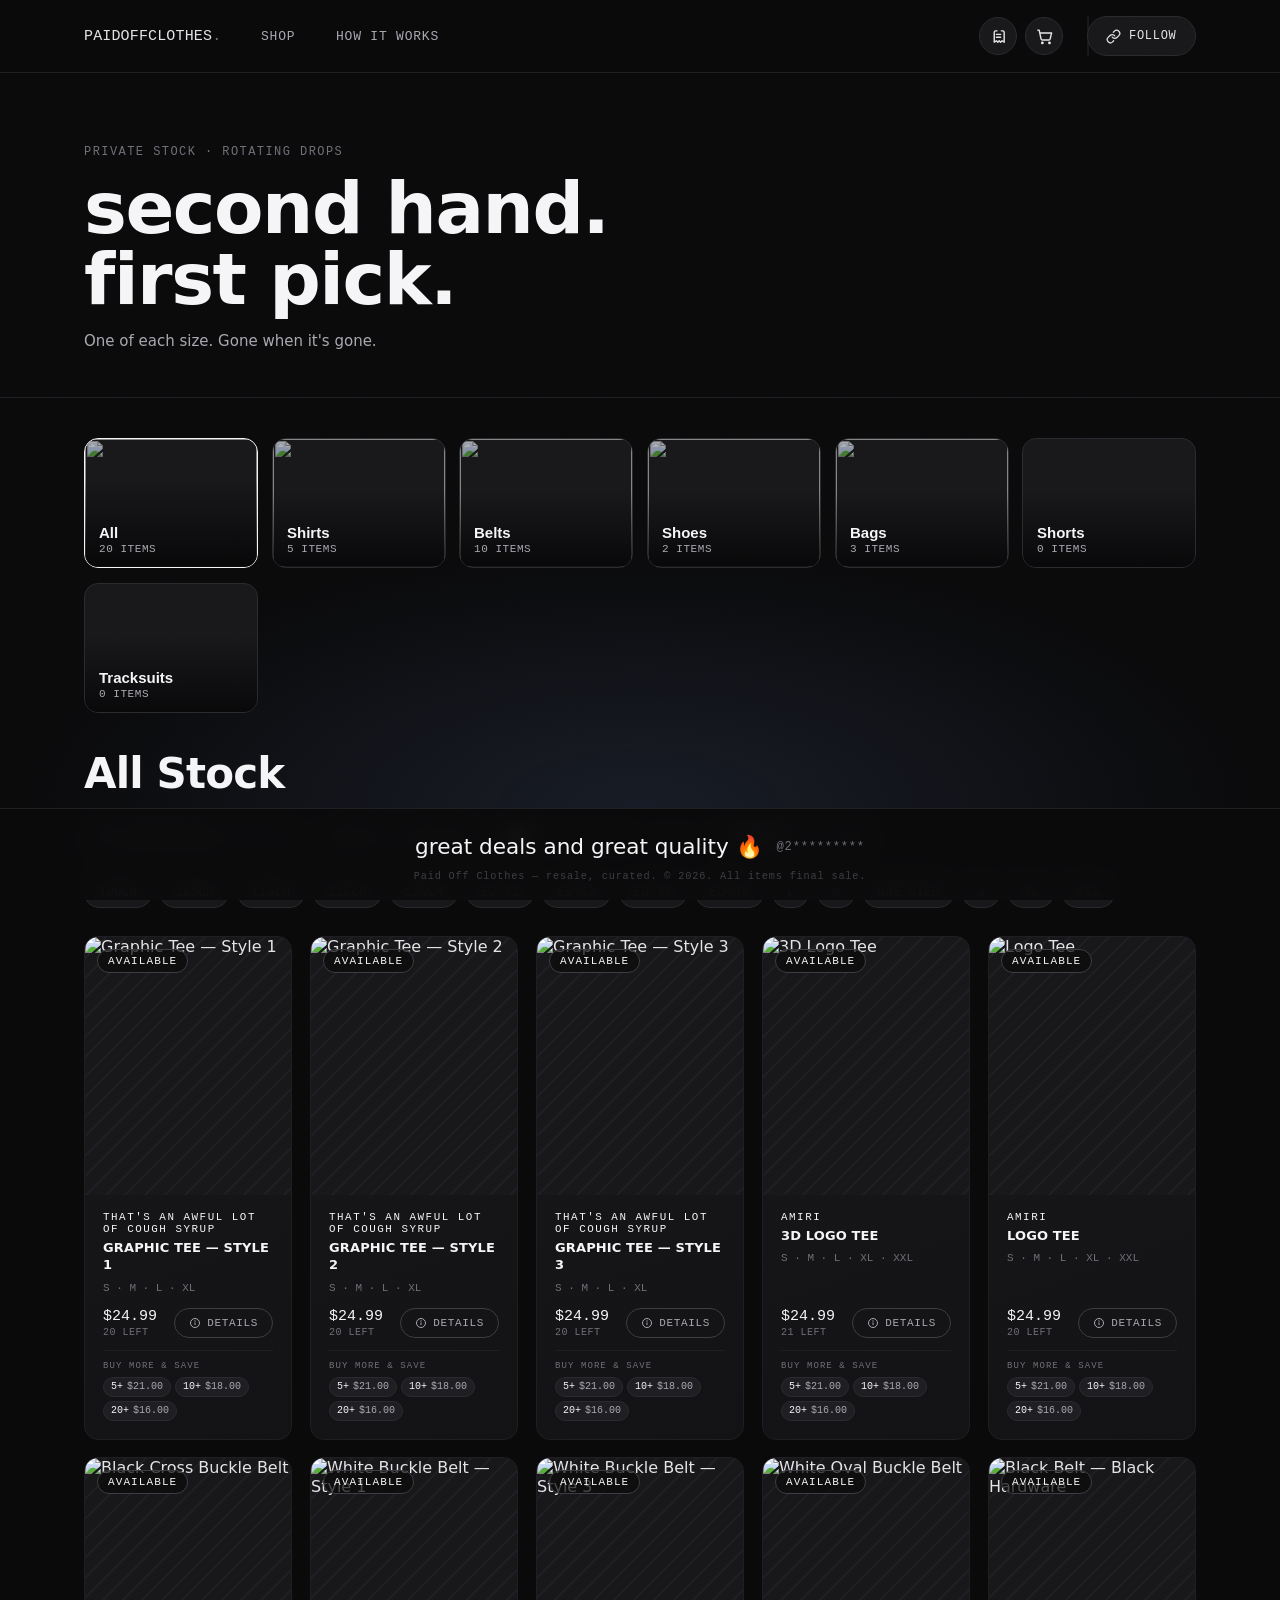
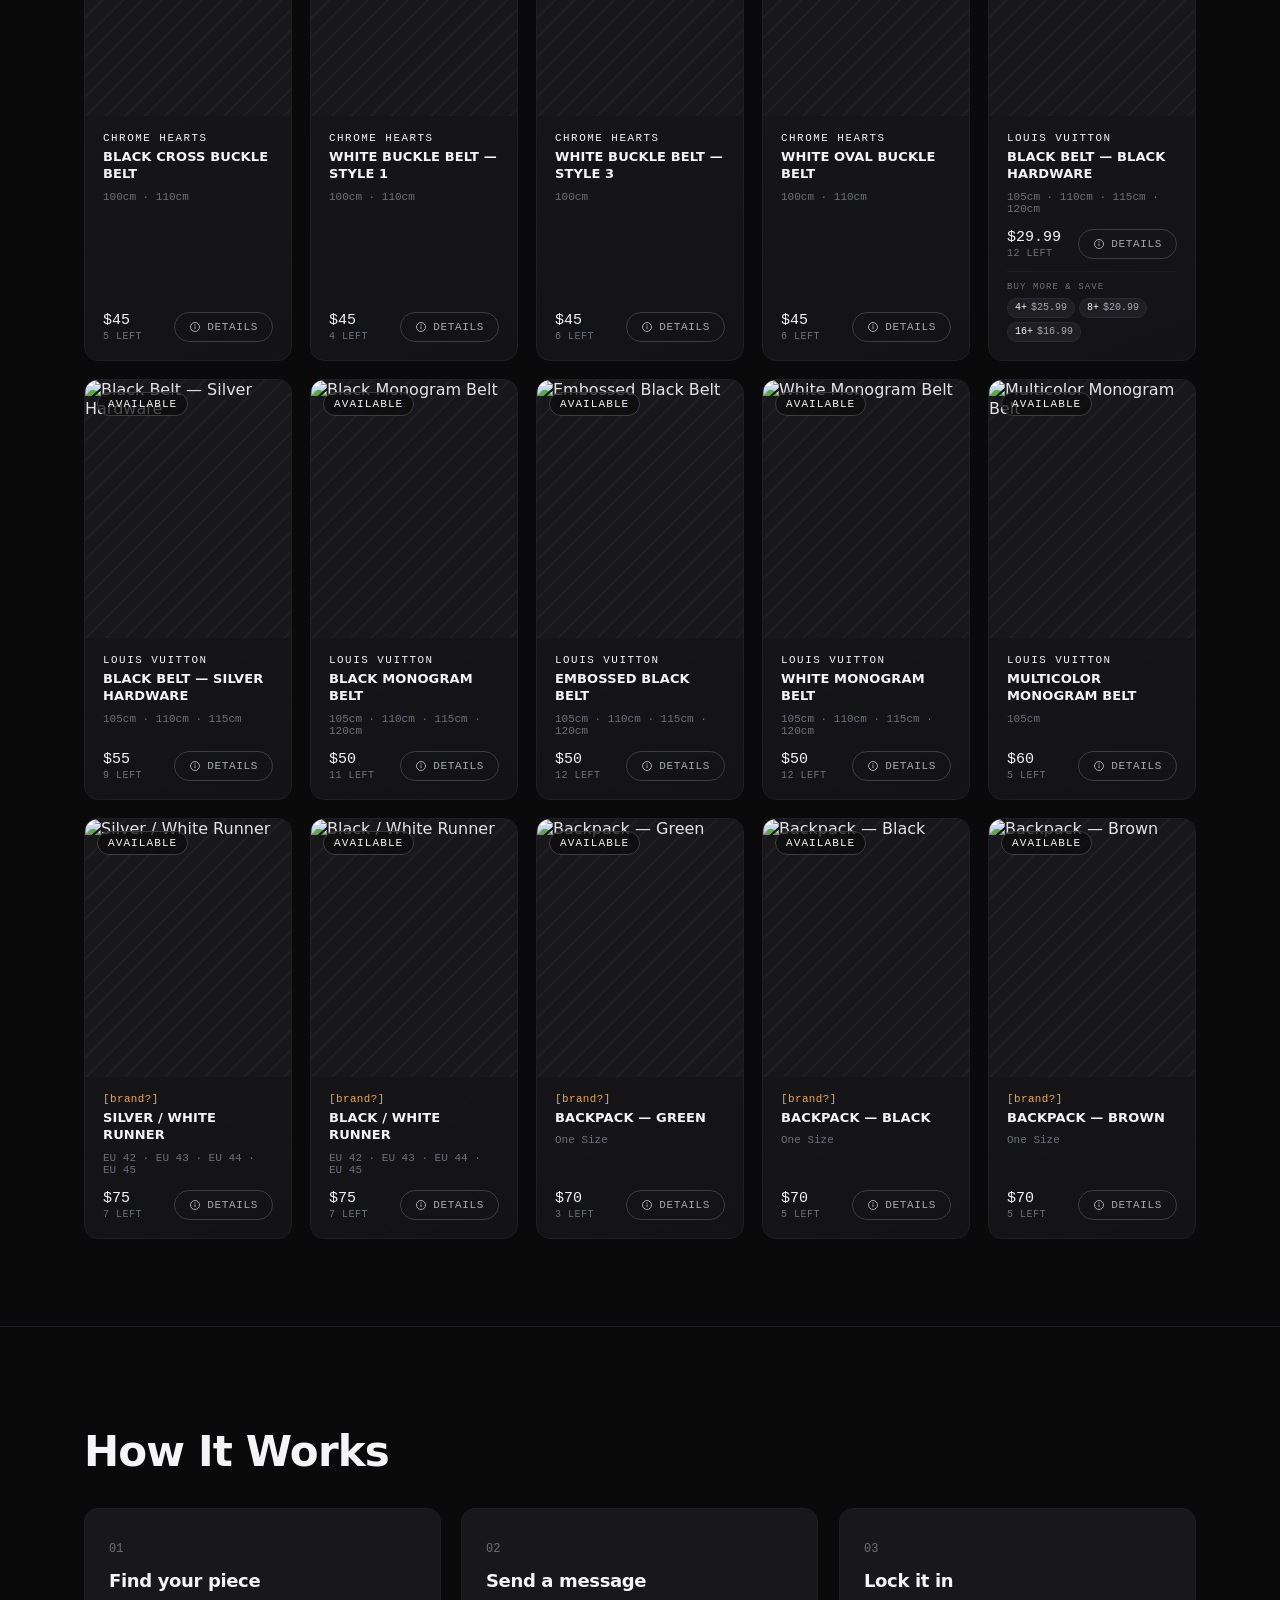
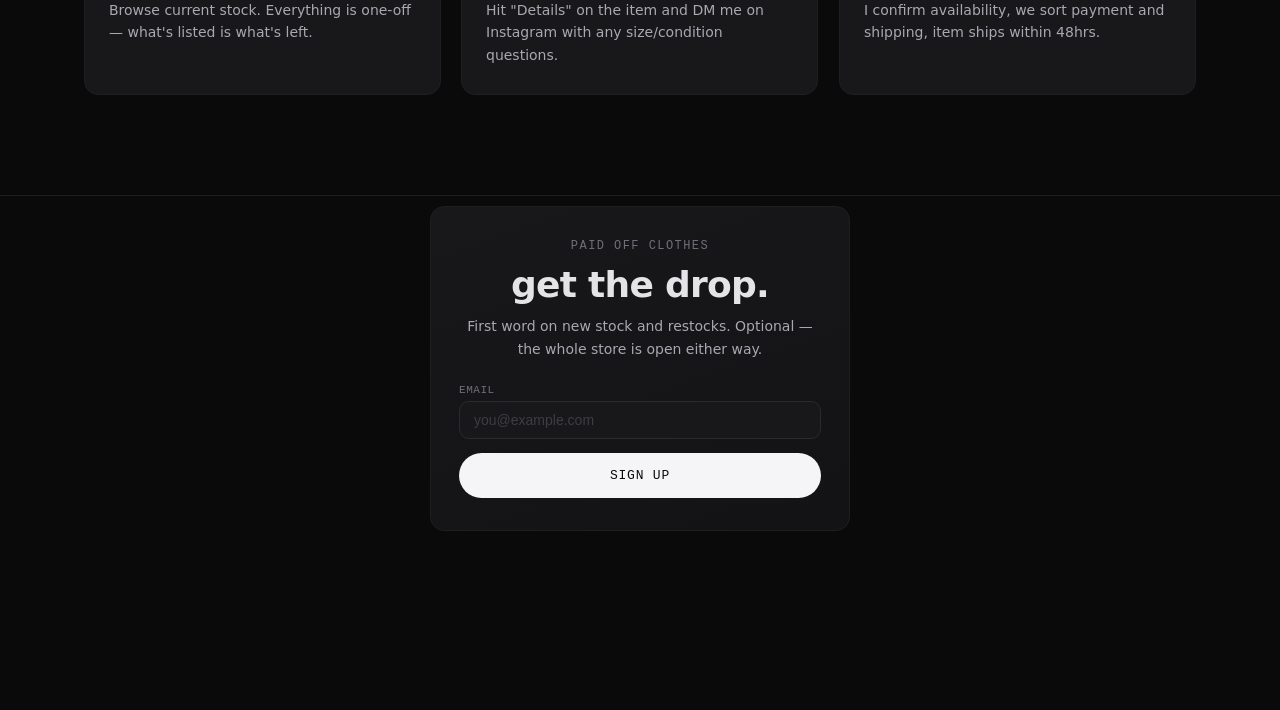
==== commit 958f6b3a: "Strip the homepage back to branding, navigation, products, cart Removes Bid of the Week and Featured" ====
--- a/index.html
+++ b/index.html
@@ -14,7 +14,7 @@
      are parsed. -->
 <link rel="icon" href="images/favicon.png" type="image/png" />
 <link rel="stylesheet" href="fonts/fonts.css?v=1" />
-<link rel="stylesheet" href="styles.css?v=65" />
+<link rel="stylesheet" href="styles.css?v=66" />
 </head>
 <body>
 
@@ -52,8 +52,7 @@
   <div class="wrap header-inner">
     <a href="#" class="logo" aria-label="Paid Off Clothes">PAIDOFFCLOTHES<span class="dot">.</span></a>
     <nav class="nav">
-      <a href="#stock" class="nav-link tilt" data-tilt-max="6">Stock</a>
-      <a href="#bid" class="nav-link tilt" data-tilt-max="6">Bid of the Week</a>
+      <a href="#stock" class="nav-link tilt" data-tilt-max="6">Shop</a>
       <a href="#how" class="nav-link tilt" data-tilt-max="6">How It Works</a>
     </nav>
     <div class="header-actions">
@@ -90,46 +89,22 @@
   </div>
 </header>
 
+<!-- The hero is deliberately short. It carries the identity and then gets out of the way: the
+     category tiles and the grid start inside the first screen on a phone, where a full-height
+     masthead used to push the first product more than four screens down. -->
 <section class="hero">
   <div class="wrap hero-inner">
-    <p class="eyebrow">private stock · rotating drops · dm to cop</p>
+    <p class="eyebrow">private stock · rotating drops</p>
     <h1>second hand.<br>first pick.</h1>
-    <p class="hero-sub">Everything on this page passed through my hands first. Limited runs, one of each size, gone when it's gone.</p>
-    <a href="#stock" class="btn btn-primary tilt" data-tilt-max="8">View Current Stock</a>
-  </div>
-</section>
-
-<section id="featured" class="featured">
-  <div class="wrap">
-    <div class="section-head">
-      <h2>Featured Picks</h2>
-      <p class="section-note">Four pieces worth a second look. Tap the stack to spread it out.</p>
-    </div>
-    <div class="stack-wrap" id="stack-wrap" role="group" aria-expanded="false" aria-label="Featured picks — hover or focus a card to expand">
-      <!-- stack cards injected by script.js -->
-    </div>
-  </div>
-</section>
-
-<section id="bid" class="bid-week">
-  <div class="wrap">
-    <div class="section-head">
-      <h2>Bid of the Week</h2>
-      <p class="section-note">One piece, one week, last one in stock. Highest bid Sunday night wins it.</p>
-    </div>
-    <div class="bid-card" id="bid-card">
-      <!-- bid item injected by script.js -->
-    </div>
+    <p class="hero-sub">One of each size. Gone when it's gone.</p>
   </div>
 </section>
 
 <section id="stock" class="stock">
   <div class="wrap">
 
-    <div class="section-head">
-      <h2>Shop by Category</h2>
-      <p class="section-note">Pick a category to jump straight to it.</p>
-    </div>
+    <!-- The tiles ARE the category navigation, so they carry no heading of their own — a
+         "Shop by Category" title above self-explanatory tiles was a screen of pure label. -->
     <div class="category-tiles" id="category-tiles">
       <!-- category tiles injected by script.js -->
     </div>
@@ -154,7 +129,10 @@
       </label>
       <label class="select-field">
         <span>Sort by</span>
-        <select id="sort-select">
+        <!-- The visible "Sort by" span is hidden under 640px, where it wrapped the control onto a
+             second line. aria-label carries the name in its place so the select is never unlabelled
+             for a screen reader. -->
+        <select id="sort-select" aria-label="Sort by">
           <option value="newest">Newest</option>
           <option value="price-asc">Price: Low to High</option>
           <option value="price-desc">Price: High to Low</option>
@@ -165,8 +143,6 @@
     <div class="size-filter" id="size-filter">
       <!-- size chips injected by script.js -->
     </div>
-
-    <p class="section-note">Prices firm unless stated. First DM, first serve.</p>
 
     <div class="grid" id="product-grid">
       <!-- product cards injected by script.js -->
@@ -207,7 +183,7 @@
     <div class="signup-card">
       <p class="eyebrow">Paid Off Clothes</p>
       <h2>get the drop.</h2>
-      <p class="signup-note">First word on new stock, restocks, and the weekly bid before anyone else. Optional — the whole store is open either way.</p>
+      <p class="signup-note">First word on new stock and restocks. Optional — the whole store is open either way.</p>
       <form id="signup-form">
         <div class="form-field">
           <label for="signup-email">Email</label>
@@ -449,7 +425,7 @@
 
 
 
-<script src="script.js?v=65"></script>
+<script src="script.js?v=66"></script>
 </body>
 </html>
 
--- a/styles.css
+++ b/styles.css
@@ -323,8 +323,11 @@
   transition-delay: 0.08s;
 }
 
-/* ---------- hero ---------- */
-.hero { padding: 120px 0 100px; border-bottom: 1px solid var(--gray-900); }
+/* ---------- hero ----------
+   Short on purpose. It states who this is and hands straight over to the grid — the tiles and the
+   first row of products now start inside the first screen on a phone. The old 120/100 masthead,
+   plus Featured Picks and Bid of the Week beneath it, put the first product 4.25 screens down. */
+.hero { padding: 72px 0 44px; border-bottom: 1px solid var(--gray-900); }
 
 .eyebrow {
   font-family: 'JetBrains Mono', monospace;
@@ -332,21 +335,22 @@
   text-transform: uppercase;
   letter-spacing: 0.12em;
   color: var(--gray-500);
-  margin: 0 0 20px;
+  margin: 0 0 14px;
 }
 
 .hero h1 {
-  font-size: clamp(42px, 7vw, 84px);
+  /* Floor lowered from 42px: at 42 the two lines filled a third of a 390px screen on their own. */
+  font-size: clamp(34px, 6.4vw, 72px);
   line-height: 0.98;
   color: var(--white);
 }
 
 .hero-sub {
-  max-width: 480px;
+  max-width: 440px;
   color: var(--gray-300);
-  font-size: 17px;
-  line-height: 1.6;
-  margin: 28px 0 40px;
+  font-size: 15px;
+  line-height: 1.55;
+  margin: 16px 0 0;
 }
 
 /* ---------- buttons ---------- */
@@ -376,23 +380,27 @@
 .btn:disabled { opacity: 0.5; cursor: default; }
 
 /* ---------- sections ---------- */
-.stock, .how, .contact { padding: 100px 0; border-bottom: 1px solid var(--gray-900); }
-
-.section-head { margin-bottom: 48px; }
+.how, .contact { padding: 100px 0; border-bottom: 1px solid var(--gray-900); }
+/* Tighter at the top than the other sections: the grid should begin right below the hero. */
+.stock { padding: 40px 0 88px; border-bottom: 1px solid var(--gray-900); }
+
+.section-head { margin-bottom: 32px; }
 
 .section-head h2 {
   font-size: clamp(28px, 4vw, 42px);
   color: var(--white);
 }
 
-.section-note { color: var(--gray-500); font-size: 14px; margin: 10px 0 32px; }
-
-/* ---------- shop by category (tile grid) ---------- */
+.section-note { color: var(--gray-500); font-size: 14px; margin: 10px 0 24px; }
+
+/* ---------- category tiles ----------
+   These carry no heading of their own — they ARE the category navigation, and a "Shop by Category"
+   title above self-explanatory tiles was a band of pure label between the hero and the grid. */
 .category-tiles {
   display: grid;
   grid-template-columns: repeat(auto-fit, minmax(150px, 1fr));
   gap: 14px;
-  margin-bottom: 56px;
+  margin-bottom: 36px;
 }
 
 .category-tile {
@@ -579,106 +587,6 @@
   padding: 60px 0;
 }
 
-/* ---------- featured picks (card stack) ---------- */
-.featured { padding: 100px 0 60px; border-bottom: 1px solid var(--gray-900); }
-
-.stack-wrap {
-  position: relative;
-  margin: 0 auto;
-  min-height: 480px;
-  width: 100%;
-  max-width: 1200px;
-  cursor: pointer;
-  outline: none;
-}
-
-.stack-card {
-  position: absolute;
-  top: 0;
-  left: 50%;
-  width: 100%;
-  max-width: 320px;
-  margin-left: -160px;
-  padding: 22px;
-  border-radius: 18px;
-  background: rgba(31,31,35,0.75);
-  border: 1px solid rgba(255,255,255,0.08);
-  backdrop-filter: blur(18px) saturate(140%);
-  box-shadow: 0 8px 30px rgba(0,0,0,0.45);
-  transition: transform 480ms cubic-bezier(0.34, 1.56, 0.64, 1), opacity 300ms ease, border-color 0.25s ease, box-shadow 0.25s ease;
-  transform: translate(var(--sx, 0px), var(--sy, 0px)) rotate(var(--srot, 0deg)) scale(var(--sscale, 1));
-  opacity: var(--sopacity, 1);
-  will-change: transform;
-  outline: none;
-}
-
-.stack-card:hover,
-.stack-card:focus-visible {
-  border-color: rgba(255,255,255,0.16);
-  box-shadow: 0 16px 50px rgba(0,0,0,0.6);
-}
-.stack-card:focus-visible { outline: 2px solid var(--gray-500); outline-offset: 4px; }
-
-.stack-specs {
-  display: grid;
-  grid-template-columns: repeat(4, minmax(0, 1fr));
-  gap: 8px;
-  margin: 0 0 14px;
-}
-
-.stack-spec { display: flex; flex-direction: column; min-width: 0; margin: 0; }
-.stack-spec-value {
-  font-family: 'JetBrains Mono', monospace;
-  font-size: 10px;
-  color: var(--gray-500);
-  overflow-wrap: break-word;
-  margin: 0;
-}
-.stack-spec-label {
-  font-size: 11px;
-  color: var(--gray-100);
-  margin: 2px 0 0;
-  overflow-wrap: break-word;
-}
-
-.stack-image {
-  aspect-ratio: 16 / 11;
-  border-radius: 10px;
-  background: repeating-linear-gradient(135deg, var(--gray-900) 0px, var(--gray-900) 2px, var(--charcoal) 2px, var(--charcoal) 14px);
-  border: 1px solid var(--gray-800);
-  display: flex;
-  align-items: center;
-  justify-content: center;
-  overflow: hidden;
-}
-.stack-image span {
-  font-family: 'JetBrains Mono', monospace;
-  font-size: 10px;
-  text-transform: uppercase;
-  letter-spacing: 0.1em;
-  color: var(--gray-500);
-}
-
-.stack-title {
-  display: block;
-  font-size: 22px;
-  font-weight: 700;
-  letter-spacing: -0.01em;
-  color: var(--white);
-  margin-top: 16px;
-}
-.stack-subtitle {
-  display: block;
-  font-size: 15px;
-  font-weight: 600;
-  color: var(--gray-500);
-}
-.stack-desc { font-size: 13px; color: var(--gray-300); line-height: 1.5; margin: 8px 0 0; }
-
-@media (prefers-reduced-motion: reduce) {
-  .stack-card { transition: transform 200ms ease-out; }
-}
-
 /* ---------- product grid ---------- */
 .grid {
   display: grid;
@@ -719,7 +627,6 @@
 }
 
 .card-media img,
-.stack-image img,
 .modal-media img {
   width: 100%;
   height: 100%;
@@ -915,80 +822,6 @@
 
 .step h3 { color: var(--white); font-size: 18px; margin: 14px 0 8px; }
 .step p { color: var(--gray-300); font-size: 14px; line-height: 1.6; margin: 0; }
-
-/* ---------- bid of the week ---------- */
-.bid-week { padding: 100px 0; border-bottom: 1px solid var(--gray-900); }
-
-.bid-card {
-  display: grid;
-  grid-template-columns: 1fr 1fr;
-  background: var(--gray-950);
-  border: 1px solid var(--gray-900);
-  border-radius: var(--radius);
-  overflow: hidden;
-}
-@media (max-width: 560px) {
-  .bid-card { grid-template-columns: 1fr; }
-}
-
-.bid-card-media {
-  aspect-ratio: 4 / 5;
-  overflow: hidden;
-  background: repeating-linear-gradient(135deg, var(--gray-900) 0px, var(--gray-900) 2px, var(--gray-950) 2px, var(--gray-950) 14px);
-}
-.bid-card-media img { width: 100%; height: 100%; object-fit: cover; display: block; cursor: zoom-in; }
-
-.bid-card-info { padding: 30px 28px; display: flex; flex-direction: column; }
-.bid-card-info h3 { font-size: 22px; color: var(--white); margin: 10px 0 6px; text-transform: uppercase; }
-.bid-card-info .card-meta { margin: 0 0 6px; }
-.bid-card-desc { color: var(--gray-300); font-size: 14px; line-height: 1.6; margin: 0; }
-
-.bid-current {
-  display: flex;
-  align-items: baseline;
-  justify-content: space-between;
-  flex-wrap: wrap;
-  gap: 8px;
-  margin: 20px 0;
-  padding: 14px 16px;
-  border: 1px solid var(--gray-800);
-  border-radius: 12px;
-}
-.bid-current-label {
-  display: block;
-  font-family: 'JetBrains Mono', monospace;
-  font-size: 11px;
-  text-transform: uppercase;
-  letter-spacing: 0.05em;
-  color: var(--gray-500);
-  margin-bottom: 4px;
-}
-.bid-current-amount { font-size: 28px; font-weight: 700; color: var(--white); }
-.bid-current-name {
-  font-family: 'JetBrains Mono', monospace;
-  font-size: 12px;
-  color: var(--gray-500);
-}
-
-.bid-form { display: flex; gap: 10px; flex-wrap: wrap; margin-bottom: 10px; }
-.bid-form input {
-  background: var(--gray-950);
-  border: 1px solid var(--gray-800);
-  border-radius: 10px;
-  padding: 10px 14px;
-  color: var(--gray-100);
-  font-family: 'Space Grotesk', sans-serif;
-  font-size: 14px;
-  outline: none;
-  flex: 1;
-  min-width: 110px;
-}
-.bid-form input::placeholder { color: var(--gray-700); }
-.bid-form input:focus { border-color: var(--gray-500); }
-.bid-form button { flex-shrink: 0; }
-
-.bid-error { color: #ff6b6b; font-size: 13px; margin: 8px 0 0; }
-.bid-note { color: var(--gray-500); font-size: 12px; line-height: 1.5; margin: 10px 0 0; }
 
 /* ---------- item detail modal ---------- */
 .modal-overlay {
@@ -1380,8 +1213,7 @@
 }
 
 /* ---------- brand line (designer name, shown above every product title) ---------- */
-.card-brand,
-.stack-brand {
+.card-brand {
   display: block;
   margin: 0 0 4px;
   font-family: 'JetBrains Mono', monospace;
@@ -1392,7 +1224,6 @@
   color: var(--white);
 }
 
-.stack-brand { margin-bottom: 2px; }
 
 #modal-brand {
   margin: 10px 0 2px;
@@ -1619,30 +1450,73 @@
   }
 }
 
-/* The featured stack positions its cards with fixed 320px pose math, which overhangs a phone
-   viewport. Clip at the wrap so the spread can't widen the document; `clip` rather than `hidden`
-   so no scroll container is created around the absolutely-positioned cards. */
+/* ---------- reduced vertical rhythm on phones ----------
+   Desktop padding is sized for a desktop-length scroll; on a 390-430px phone the same figures read
+   as dead space between sections. With Featured Picks and Bid of the Week gone there are three
+   sections left, so this only has to keep the hero from owning the first screen. Desktop keeps its
+   own spacing. */
+@media (max-width: 640px) {
+  .hero { padding: 36px 0 26px; }
+  .stock { padding: 22px 0 52px; }
+  .how,
+  .contact { padding: 52px 0; }
+  .section-head { margin-bottom: 24px; }
+  .category-tiles { margin-bottom: 28px; }
+}
+
+/* ---------- anchors clear the sticky header ----------
+   The header is fixed, so "Shop" and "How It Works" used to scroll their section's heading to
+   y=0 — underneath the header, which covers it. scroll-padding-top is the one-property fix and it
+   applies to the smooth scroll the nav already uses. Two values because the header becomes two
+   rows under 820px (measured: 73px desktop, 103px phone). */
+html { scroll-padding-top: 88px; }
 @media (max-width: 820px) {
-  .stack-wrap {
-    overflow-x: hidden;
-    overflow-x: clip;
+  html { scroll-padding-top: 118px; }
+}
+
+/* ---------- filters stop eating the screen on a phone ----------
+   Measured before this block: 144px of controls plus 152px of wrapped size chips put 404px — most
+   of a 390x844 screen — between the "All Stock" heading and the first product. Desktop lays the
+   same controls out in 195px and is left alone. Nothing is removed or hidden; the same controls
+   are simply given a layout that suits the width. */
+@media (max-width: 640px) {
+  .catalog-controls {
+    display: grid;
+    grid-template-columns: 1fr 1fr;
+    gap: 10px;
+    align-items: center;
   }
-}
-
-/* ---------- reduced vertical rhythm on phones ----------
-   Every section carries 100-120px of top/bottom padding sized for a desktop-length scroll. On a
-   390-430px phone that reads as dead space between sections — close to a full screen of empty
-   black between the hero and Featured Picks, and again between Bid of the Week and Shop by
-   Category. Trimmed here so five stacked sections don't compound into several viewport-heights of
-   nothing; desktop keeps the original spacing untouched. */
-@media (max-width: 640px) {
-  .hero { padding: 64px 0 48px; }
-  .featured { padding: 56px 0 40px; }
-  .bid-week,
-  .stock,
-  .how,
-  .contact { padding: 56px 0; }
-  .section-head { margin-bottom: 32px; }
+  /* Search is the one people reach for, so it keeps a full row of its own. `order` matters: in
+     DOM order the in-stock checkbox sits BETWEEN the price range and the sort control, so a
+     full-width checkbox split those two onto separate rows and made the block four rows tall.
+     Moving it last pairs price with sort and saves a row. */
+  .search-field { grid-column: 1 / -1; order: 1; }
+  .price-range { order: 2; }
+  .select-field { order: 3; }
+  .price-range,
+  .select-field { min-width: 0; }
+  /* The "Sort by" label wrapped the select onto a second line in a half-width column, which made
+     the whole control block TALLER than the wrapped flex layout it replaced. The select's own
+     options say what it does; aria-label on it keeps the accessible name. */
+  .select-field span { display: none; }
+  .select-field select { width: 100%; min-width: 0; }
+  .price-range input { min-width: 0; }
+  .checkbox-field { grid-column: 1 / -1; order: 4; }
+
+  /* 15 chips wrapped to four rows. One row that scrolls sideways reads as a filter strip rather
+     than a wall, and keeps the grid in view while you pick a size. The negative margin plus
+     matching padding lets the strip bleed to the screen edge, so the last chip doesn't look cut
+     off at the gutter. */
+  .size-filter {
+    flex-wrap: nowrap;
+    overflow-x: auto;
+    -webkit-overflow-scrolling: touch;
+    scrollbar-width: none;
+    margin: 14px -16px 20px;
+    padding: 0 16px;
+  }
+  .size-filter::-webkit-scrollbar { display: none; }
+  .size-chip { flex: 0 0 auto; }
 }
 
 /* Narrowest phones: drop the "Follow" wordmark to its icon so the top row still fits. */
@@ -2185,7 +2059,6 @@
         same colour, same hue, just more of it — to keep the separation the blur was providing. */
   .site-header { backdrop-filter: none; background: rgba(10,10,11,0.94); }
   .site-footer { backdrop-filter: none; background: rgba(10,10,11,0.97); }
-  .stack-card  { backdrop-filter: none; background: rgba(31,31,35,0.93); }
   /* one class covers the item, checkout, cart and orders overlays */
   .modal-overlay { backdrop-filter: none; background: rgba(6,6,7,0.94); }
   .lightbox-overlay { backdrop-filter: none; background: rgba(8,8,9,0.97); }
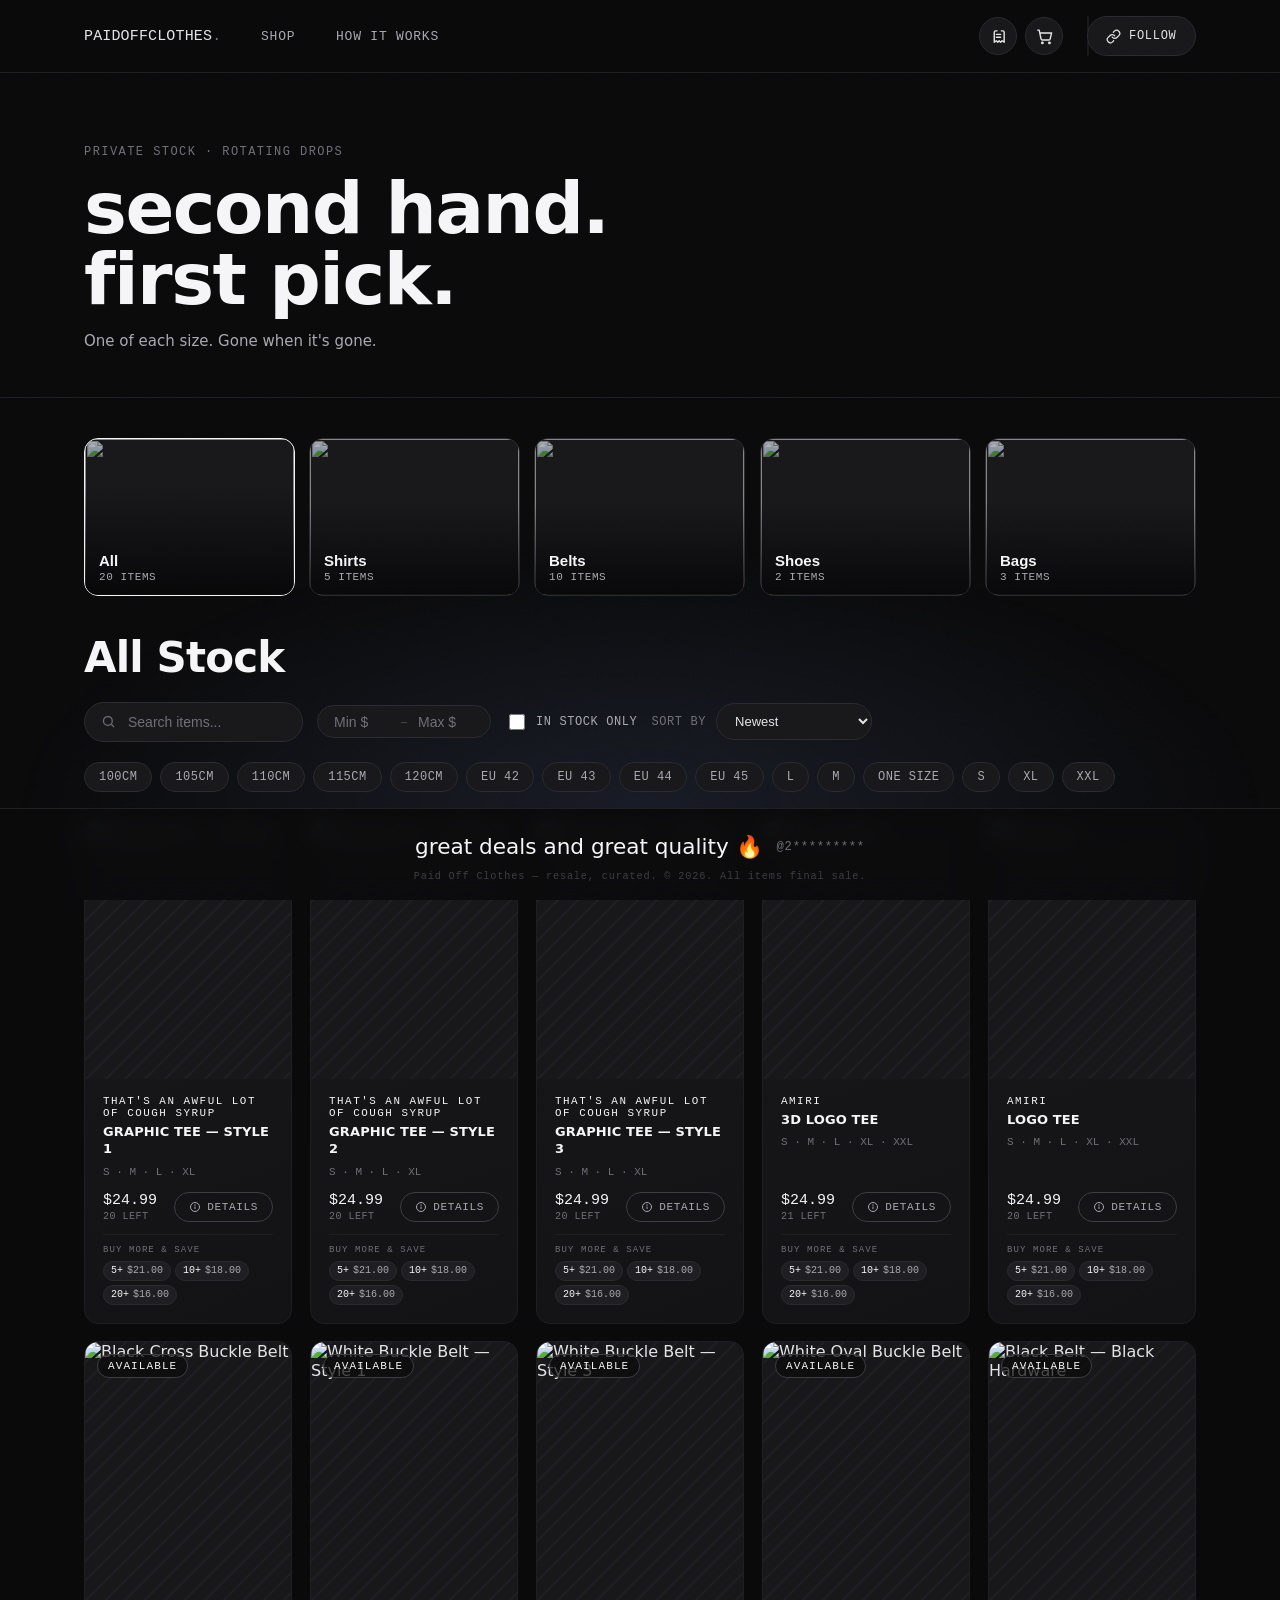
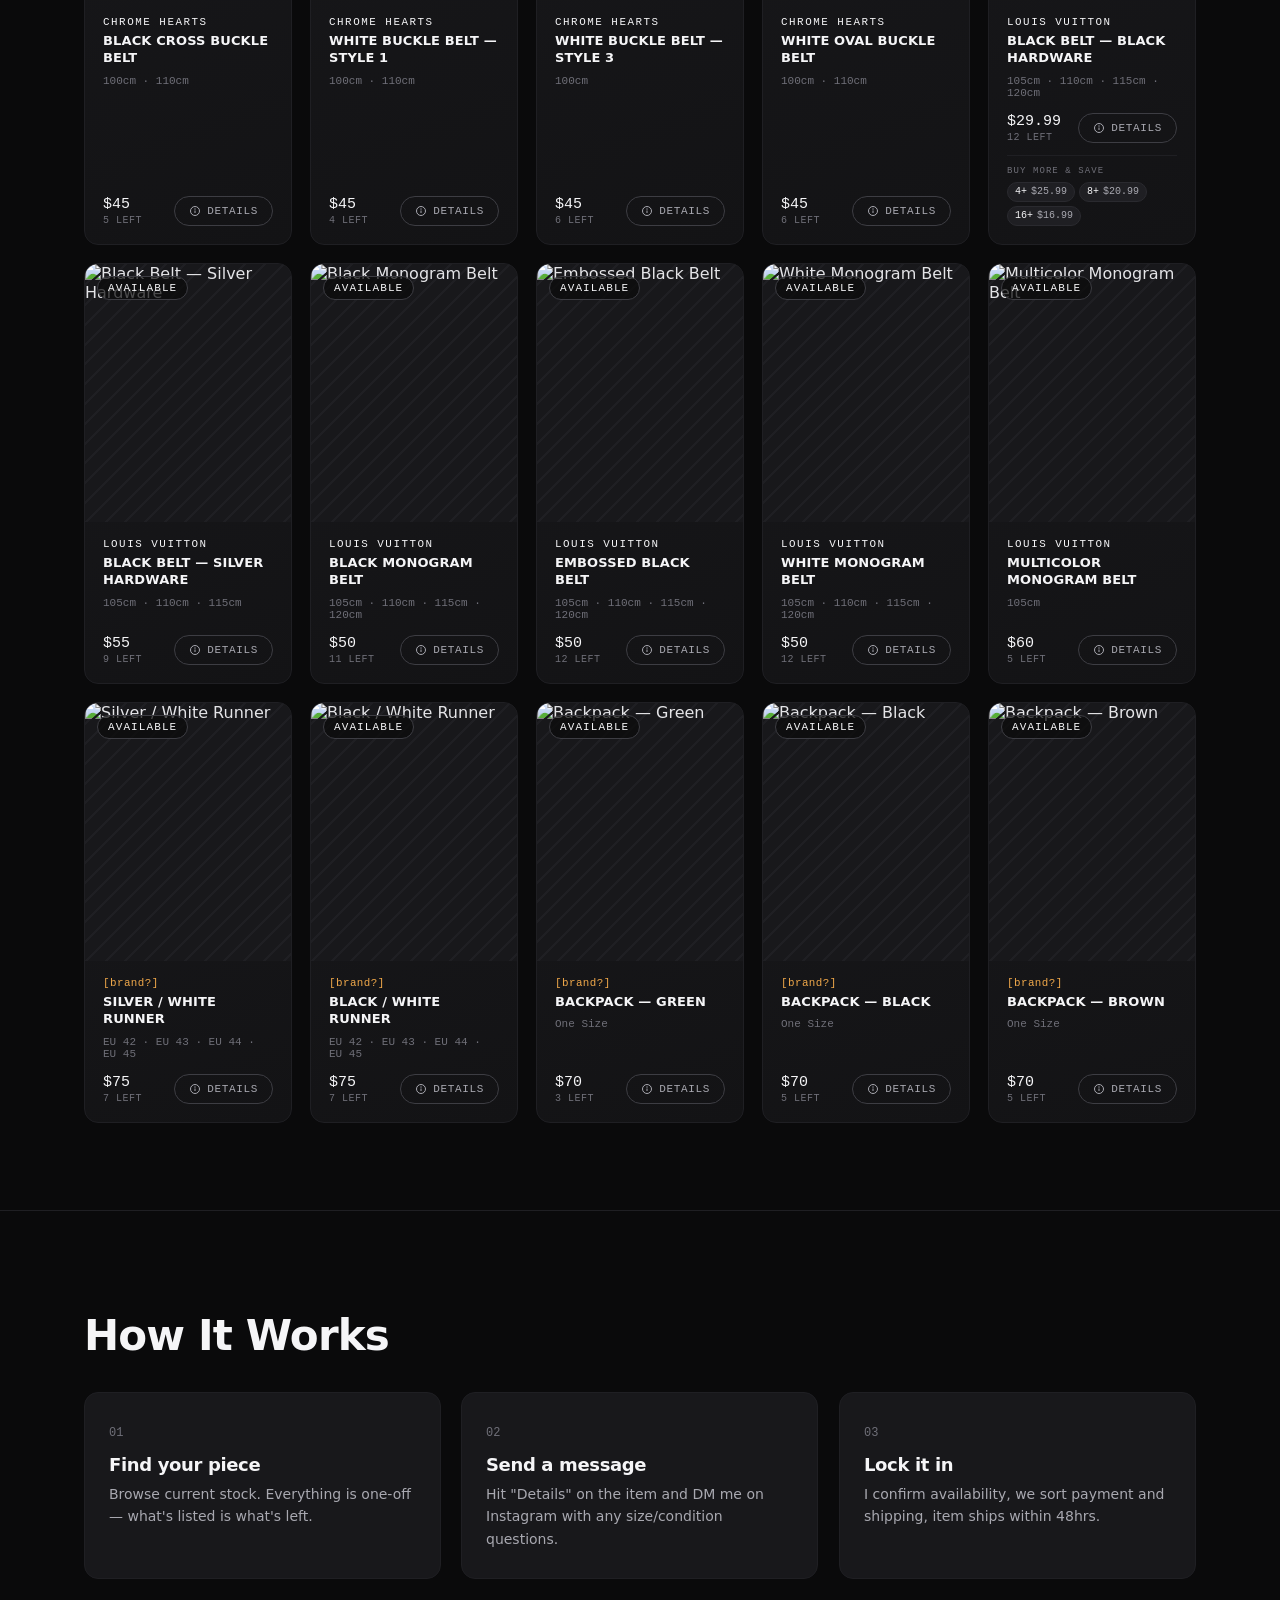
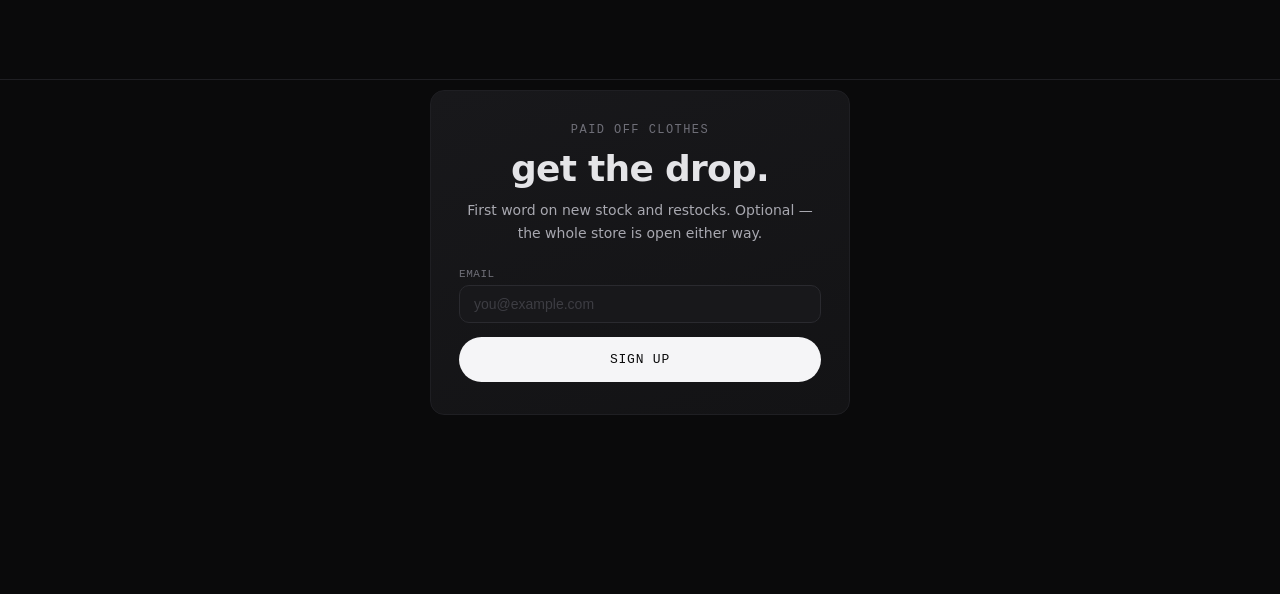
==== commit 6ffeee43: "Hide empty categories from the storefront tiles only Shorts and Tracksuits were rendering as tiles r" ====
--- a/index.html
+++ b/index.html
@@ -14,7 +14,7 @@
      are parsed. -->
 <link rel="icon" href="images/favicon.png" type="image/png" />
 <link rel="stylesheet" href="fonts/fonts.css?v=1" />
-<link rel="stylesheet" href="styles.css?v=66" />
+<link rel="stylesheet" href="styles.css?v=67" />
 </head>
 <body>
 
@@ -425,7 +425,7 @@
 
 
 
-<script src="script.js?v=66"></script>
+<script src="script.js?v=67"></script>
 </body>
 </html>
 
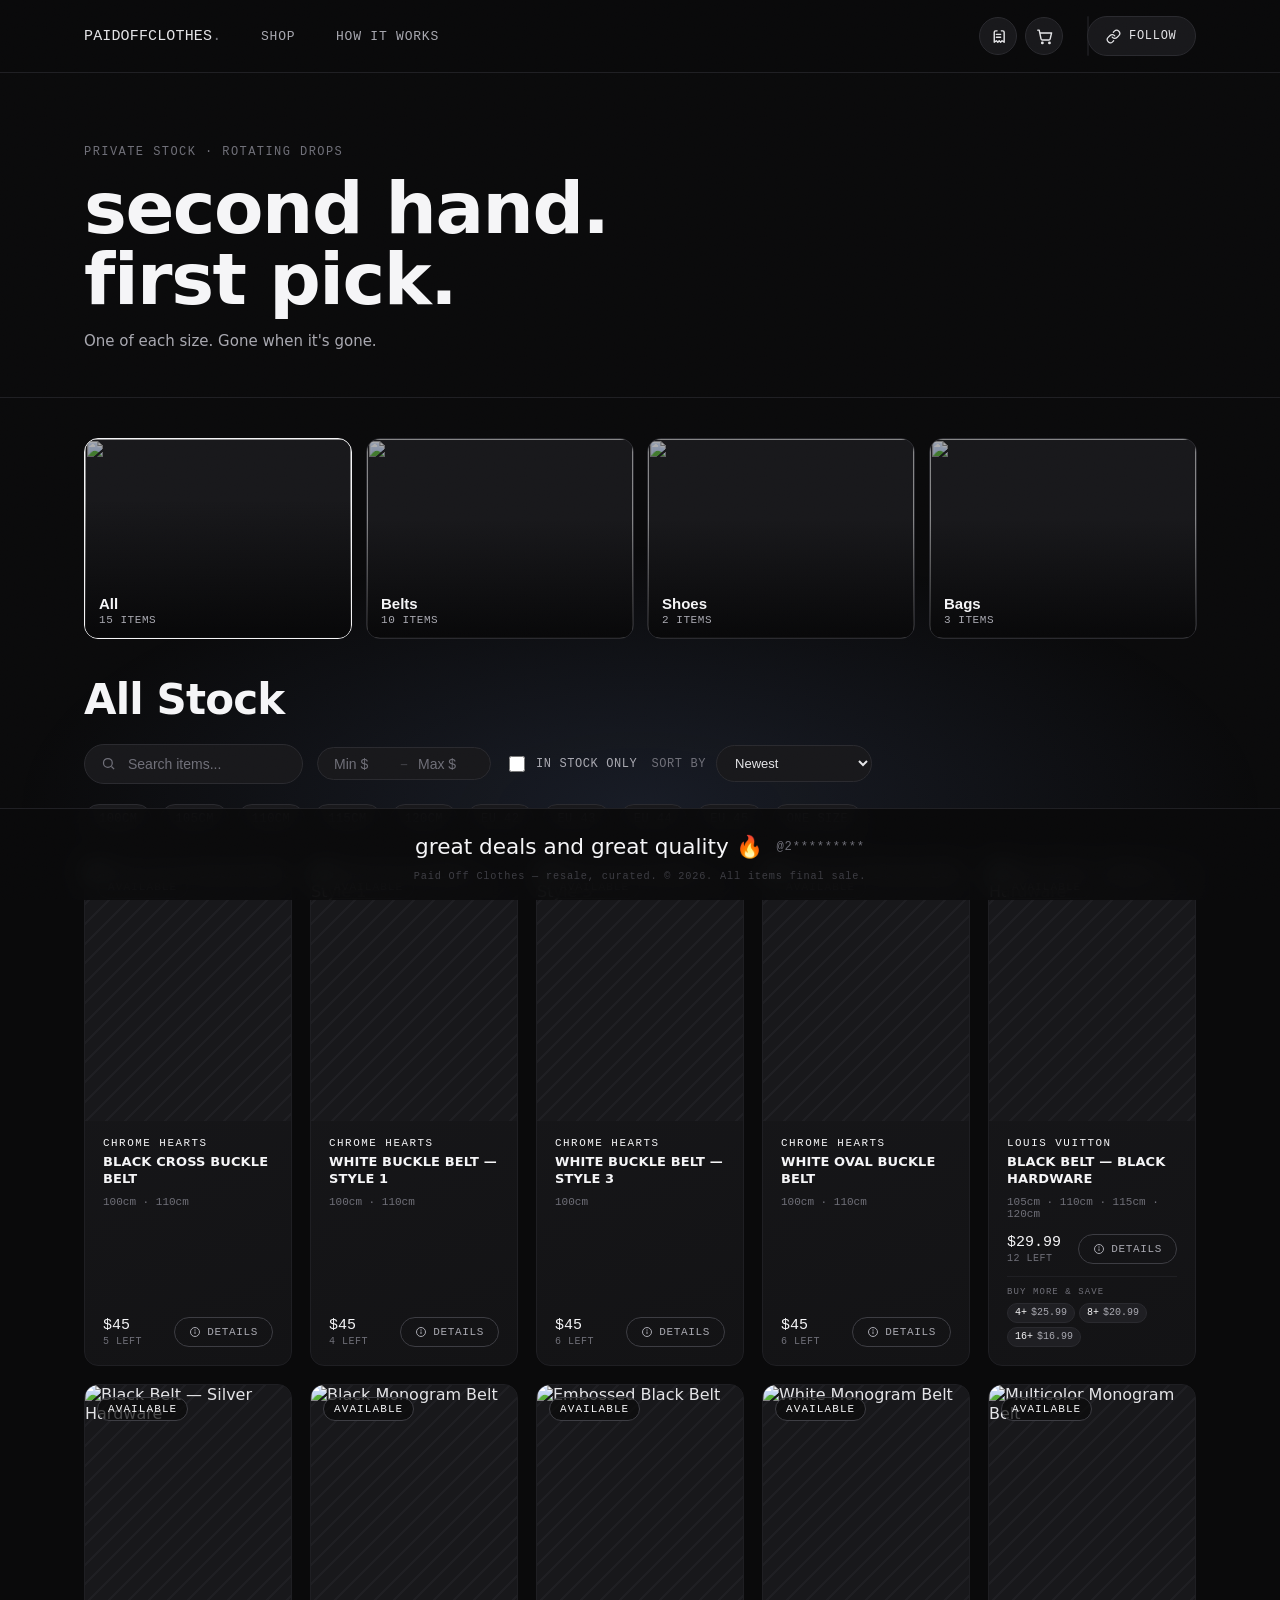
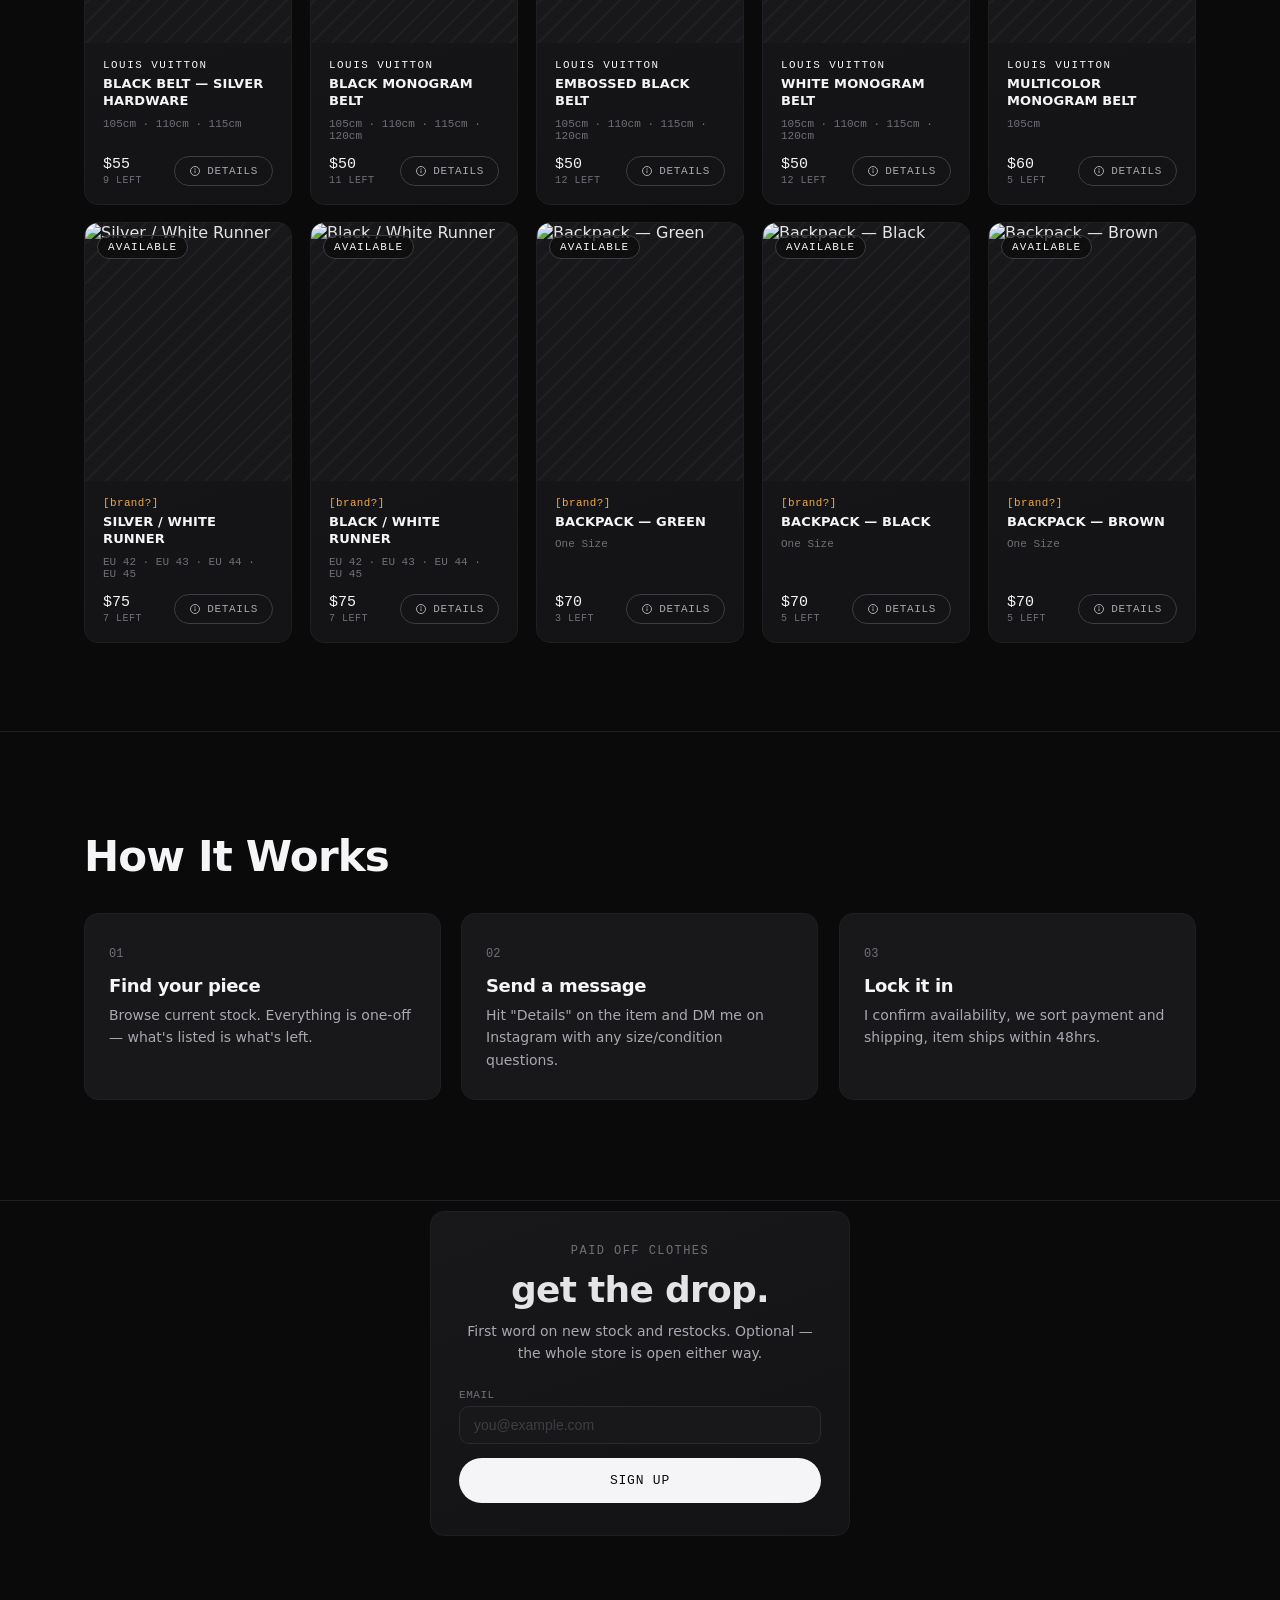
==== commit 5cd39766: "Sell only Belts, Shoes and Bags on the storefront STOREFRONT_CATEGORIES is an allowlist. A category " ====
--- a/index.html
+++ b/index.html
@@ -14,7 +14,7 @@
      are parsed. -->
 <link rel="icon" href="images/favicon.png" type="image/png" />
 <link rel="stylesheet" href="fonts/fonts.css?v=1" />
-<link rel="stylesheet" href="styles.css?v=67" />
+<link rel="stylesheet" href="styles.css?v=68" />
 </head>
 <body>
 
@@ -425,7 +425,7 @@
 
 
 
-<script src="script.js?v=67"></script>
+<script src="script.js?v=68"></script>
 </body>
 </html>
 
